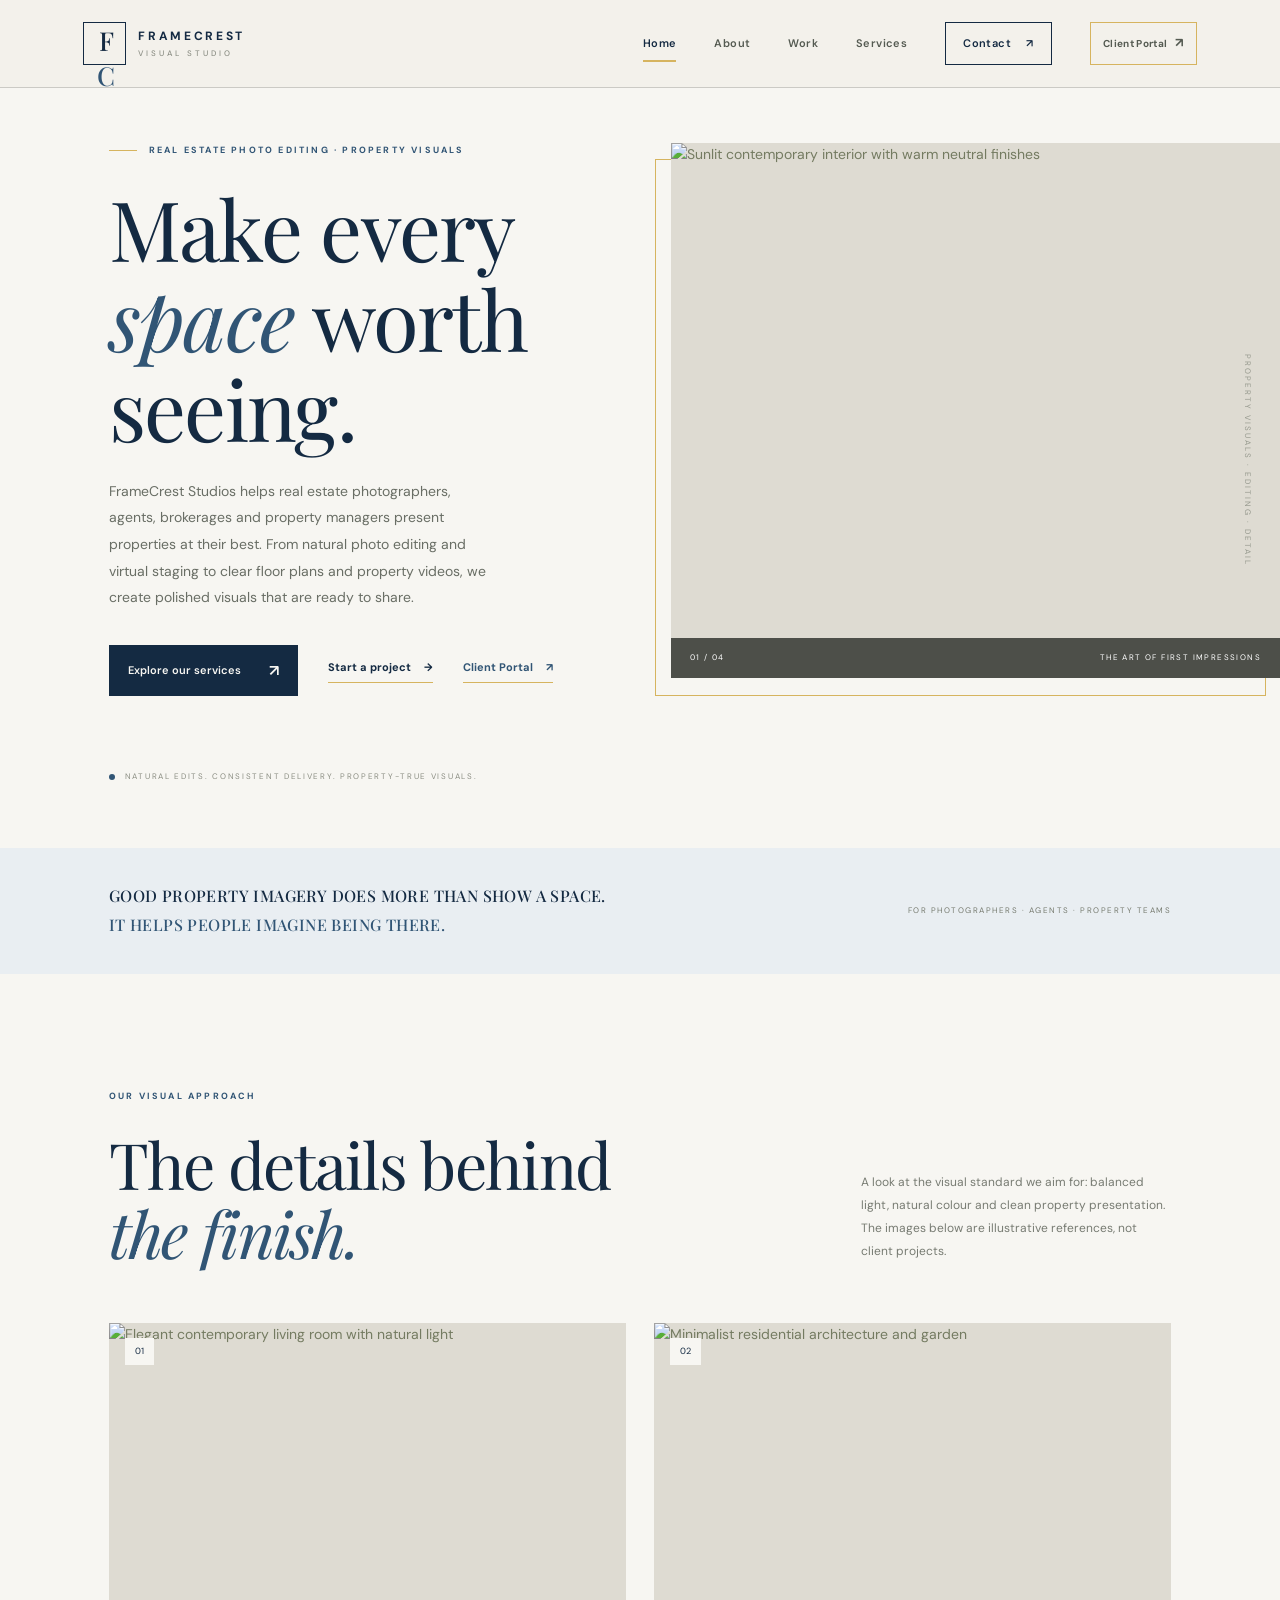
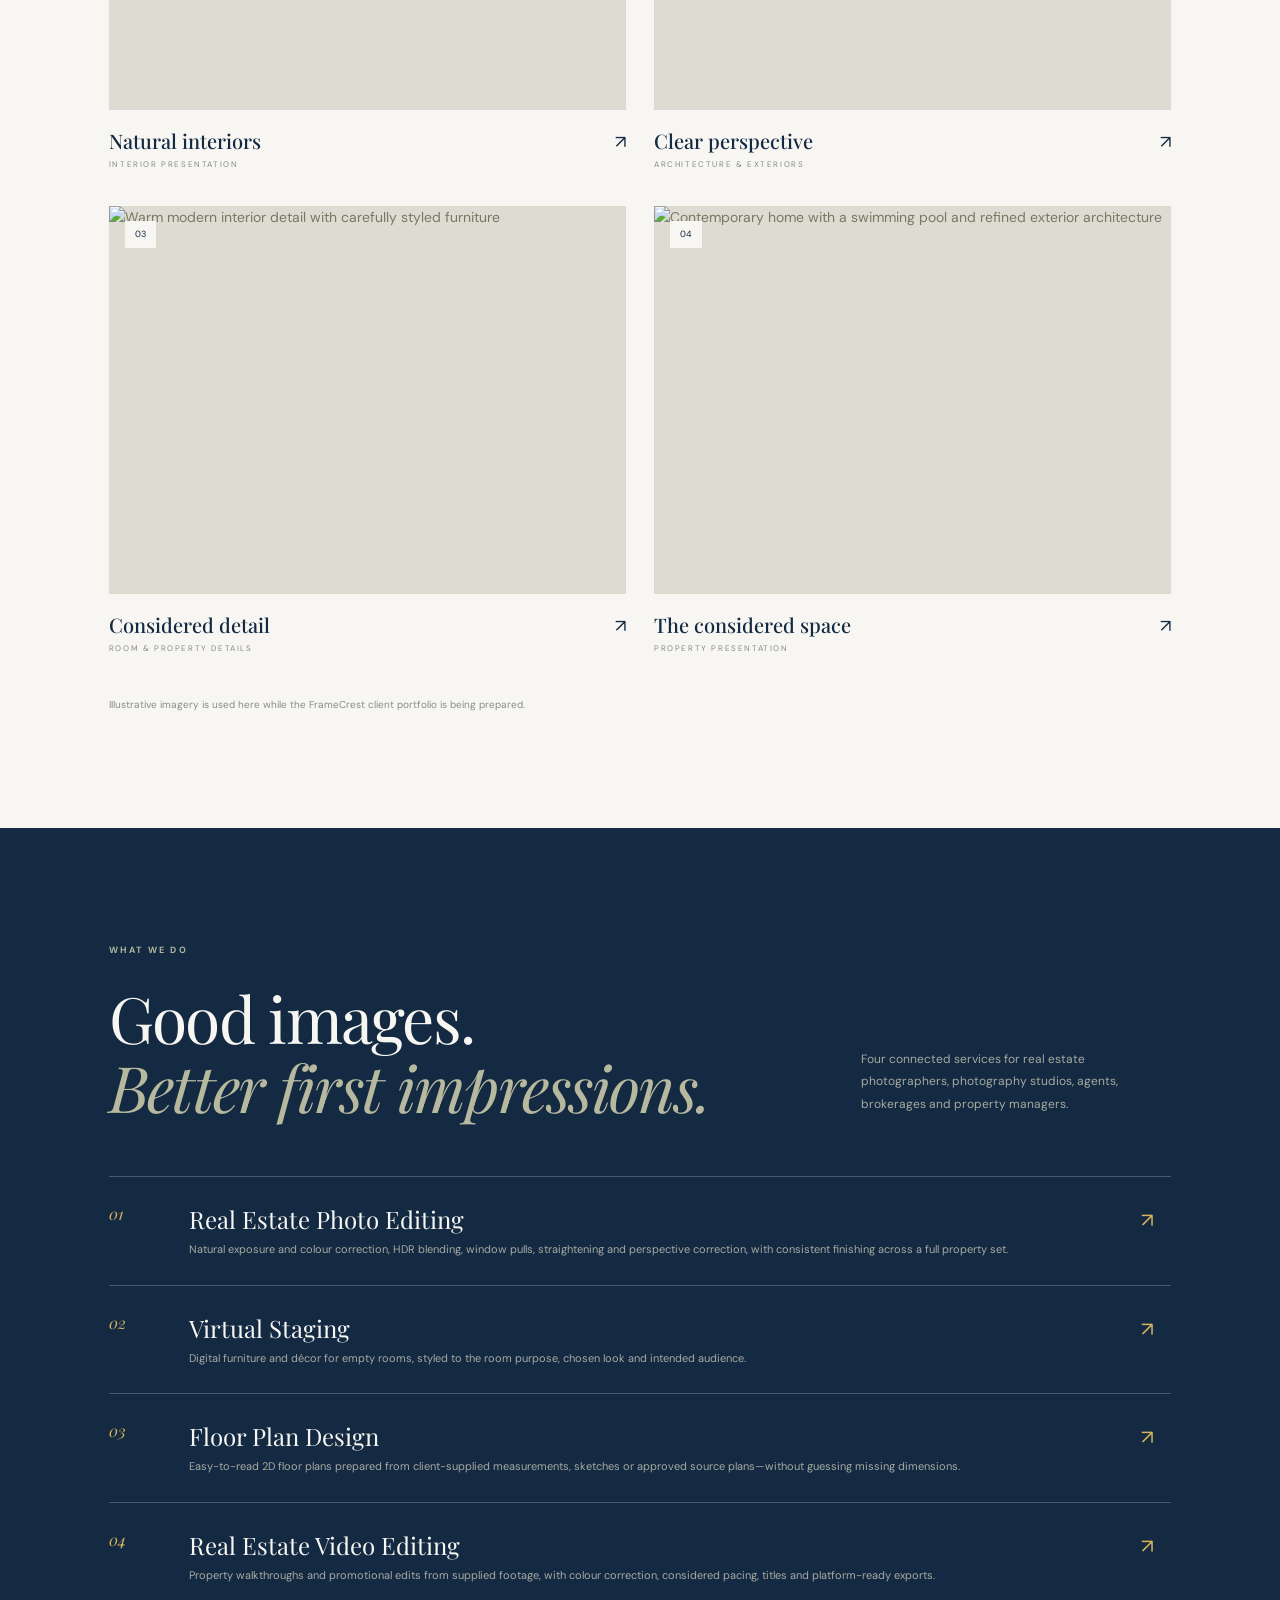
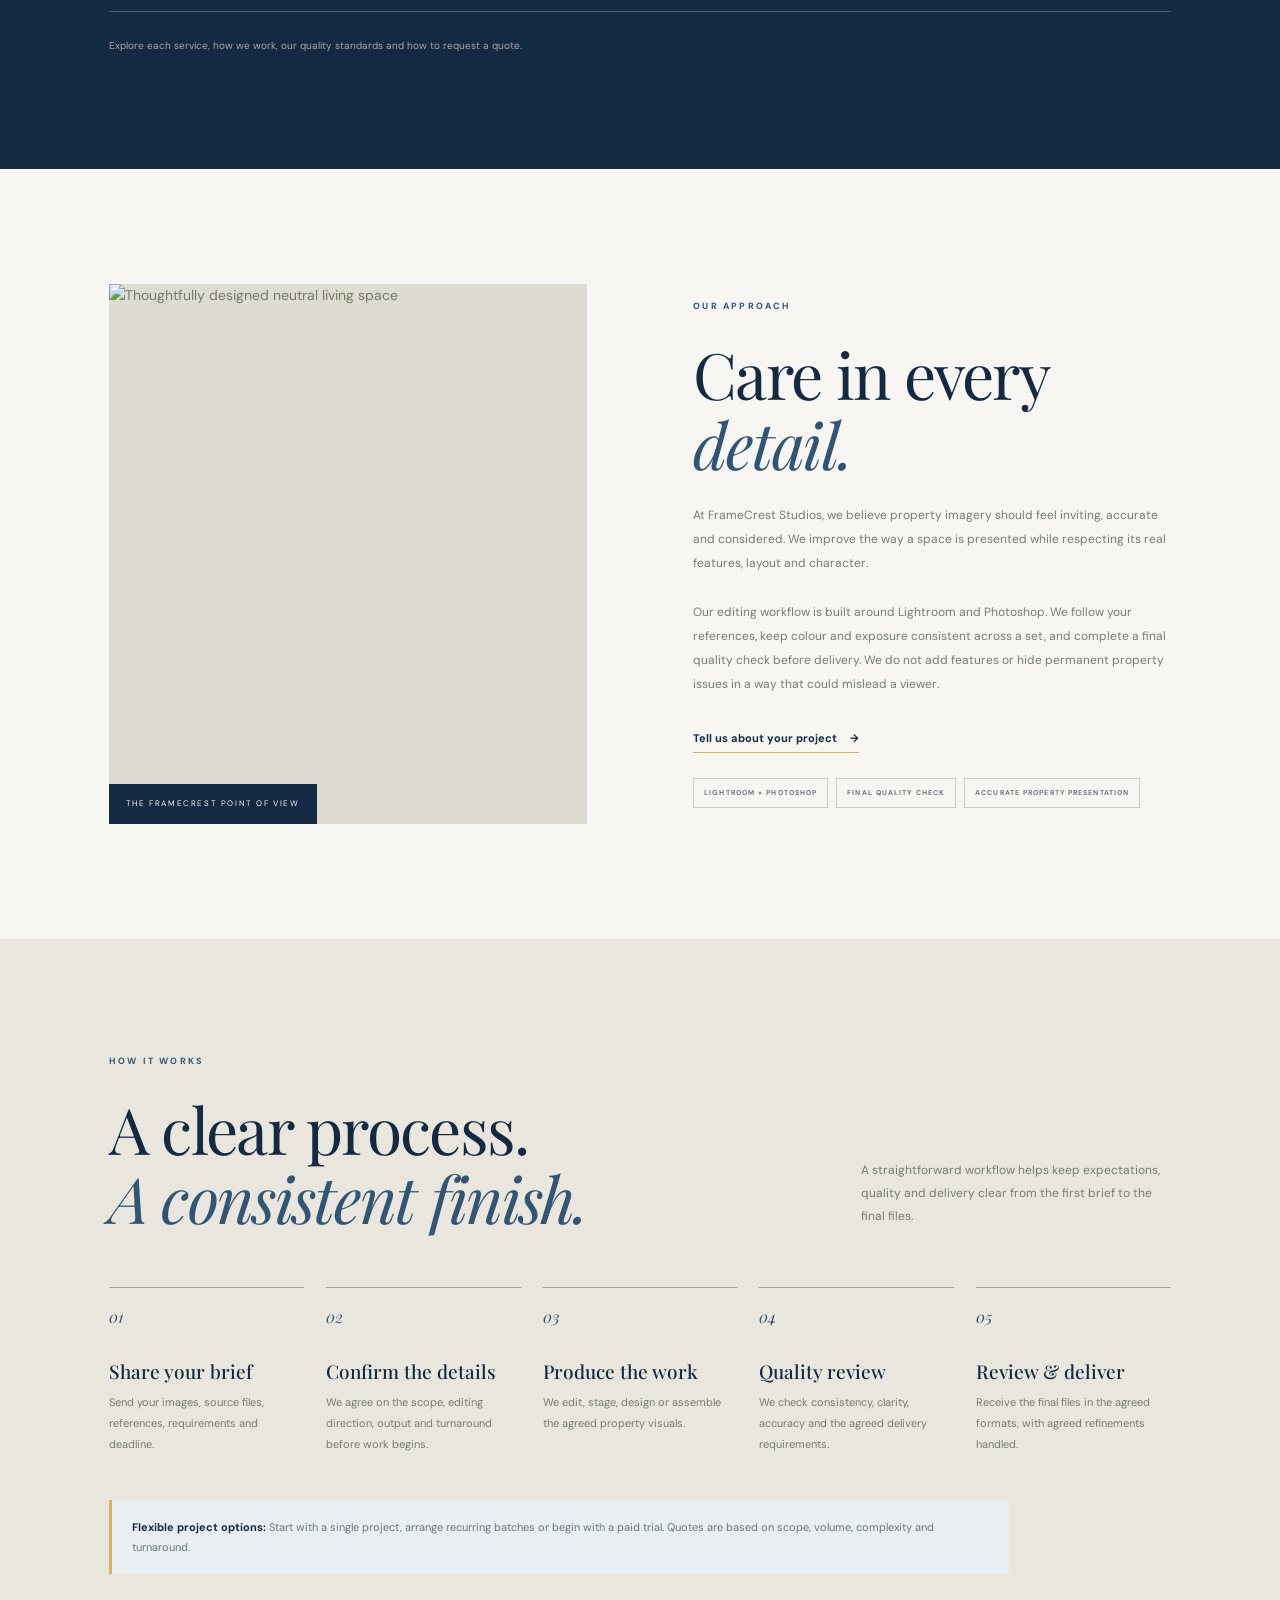
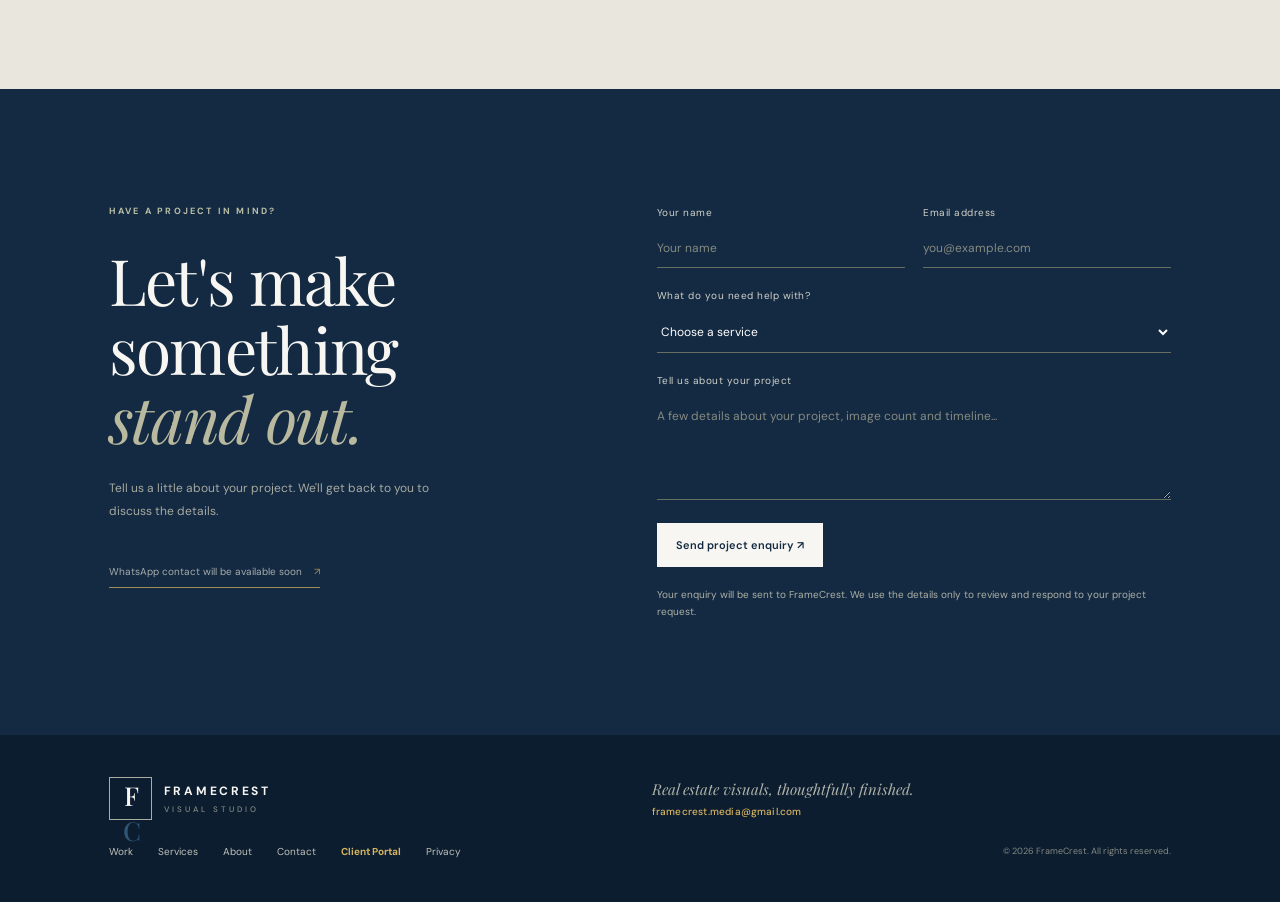
==== index.html @ 223fbc7d "Refresh selected property imagery" ====
<!doctype html>
<html lang="en">
<head>
  <meta charset="utf-8">
  <meta name="viewport" content="width=device-width, initial-scale=1">
  <meta name="theme-color" content="#151715">
  <meta name="description" content="FrameCrest Studios provides real estate photo editing, virtual staging, floor plan design and video editing for photographers, agents, brokerages and property managers.">
  <meta property="og:title" content="FrameCrest Studios — Real estate visuals, thoughtfully finished">
  <meta property="og:description" content="Real estate photo editing, virtual staging, floor plan design and video editing for property professionals.">
  <meta property="og:type" content="website">
  <title>FrameCrest Studios — Real Estate Photo Editing & Visuals</title>
  <link rel="preconnect" href="https://fonts.googleapis.com">
  <link rel="preconnect" href="https://fonts.gstatic.com" crossorigin>
  <link href="https://fonts.googleapis.com/css2?family=DM+Sans:wght@400;500;600;700&family=Playfair+Display:wght@400;500;600&display=swap" rel="stylesheet">
  <link rel="canonical" href="https://framecrest.media/">
  <link rel="stylesheet" href="styles.css">
  <link rel="icon" href="assets/favicon.svg" type="image/svg+xml">
</head>
<body class="home-page">
  <a class="skip-link" href="#home">Skip to content</a>
  <header class="site-header">
    <a class="wordmark" href="#home" aria-label="FrameCrest home">
      <span class="brand-mark">F<span>C</span></span>
      <span class="brand-name">FRAMECREST<small>VISUAL STUDIO</small></span>
    </a>
    <button class="menu-toggle" aria-label="Open navigation" aria-expanded="false"><span></span><span></span></button>
    <nav class="main-nav" aria-label="Main navigation">
      <a href="index.html">Home</a>
      <a class="nav-about" href="about.html">About</a>
      <a href="portfolio.html">Work</a>
      <a href="services.html">Services</a>
      <a class="nav-contact" href="contact.html">Contact <span>↗</span></a>
      <a class="nav-portal" href="https://dashboard.framecrest.media/" aria-label="Open the secure FrameCrest Client Portal">Client Portal <span>↗</span></a>
    </nav>
  </header>

  <main id="home">
    <section class="hero">
      <div class="hero-copy">
        <p class="eyebrow"><span class="eyebrow-line"></span> REAL ESTATE PHOTO EDITING · PROPERTY VISUALS</p>
        <h1>Make every<br><em>space</em> worth seeing.</h1>
        <p class="hero-intro">FrameCrest Studios helps real estate photographers, agents, brokerages and property managers present properties at their best. From natural photo editing and virtual staging to clear floor plans and property videos, we create polished visuals that are ready to share.</p>
        <div class="hero-actions">
          <a class="button button-dark" href="services.html">Explore our services <span>↗</span></a>
          <a class="text-link" href="contact.html">Start a project <span>→</span></a>
          <a class="text-link hero-client-link" href="https://dashboard.framecrest.media/">Client Portal <span>↗</span></a>
        </div>
        <div class="hero-note"><span class="note-dot"></span> NATURAL EDITS. CONSISTENT DELIVERY. PROPERTY-TRUE VISUALS.</div>
      </div>
      <div class="hero-visual">
        <img src="https://images.unsplash.com/photo-1600210492486-724fe5c67fb0?auto=format&fit=crop&w=1800&q=88" alt="Sunlit contemporary interior with warm neutral finishes" fetchpriority="high" decoding="async">
        <div class="image-label"><span>01 / 04</span><span>THE ART OF FIRST IMPRESSIONS</span></div>
      </div>
      <div class="hero-side-note">PROPERTY VISUALS · EDITING · DETAIL</div>
    </section>

    <section class="intro-strip">
      <p>GOOD PROPERTY IMAGERY DOES MORE THAN SHOW A SPACE.<br><em>IT HELPS PEOPLE IMAGINE BEING THERE.</em></p>
      <span>FOR PHOTOGRAPHERS · AGENTS · PROPERTY TEAMS</span>
    </section>

    <section class="work-section section-pad" id="work">
      <div class="section-heading">
        <div><p class="eyebrow">OUR VISUAL APPROACH</p><h2>The details behind<br><em>the finish.</em></h2></div>
        <p class="section-description">A look at the visual standard we aim for: balanced light, natural colour and clean property presentation. The images below are illustrative references, not client projects.</p>
      </div>
      <div class="work-grid">
        <article class="work-card">
          <a class="work-image-open" href="https://images.unsplash.com/photo-1600607687939-ce8a6c25118c?auto=format&fit=crop&w=2000&q=92" data-lightbox-title="Natural interiors — Interior presentation" aria-label="Open larger view of natural interior imagery">
            <img src="https://images.unsplash.com/photo-1600607687939-ce8a6c25118c?auto=format&fit=crop&w=1000&q=85" alt="Elegant contemporary living room with natural light" loading="lazy" decoding="async">
            <span class="work-index">01</span>
            <span class="work-zoom" aria-hidden="true">VIEW IMAGE ↗</span>
          </a>
          <div class="work-caption"><div><h3>Natural interiors</h3><p>INTERIOR PRESENTATION</p></div><span>↗</span></div>
        </article>
        <article class="work-card">
          <a class="work-image-open" href="https://images.unsplash.com/photo-1600607687920-4e2a09cf159d?auto=format&fit=crop&w=2000&q=92" data-lightbox-title="Clear perspective — Architecture and exteriors" aria-label="Open larger view of residential architecture">
            <img src="https://images.unsplash.com/photo-1600607687920-4e2a09cf159d?auto=format&fit=crop&w=1000&q=85" alt="Minimalist residential architecture and garden" loading="lazy" decoding="async">
            <span class="work-index">02</span>
            <span class="work-zoom" aria-hidden="true">VIEW IMAGE ↗</span>
          </a>
          <div class="work-caption"><div><h3>Clear perspective</h3><p>ARCHITECTURE & EXTERIORS</p></div><span>↗</span></div>
        </article>
        <article class="work-card">
          <a class="work-image-open" href="https://images.unsplash.com/photo-1600566753086-00f18fb6b3ea?auto=format&fit=crop&w=2000&q=92" data-lightbox-title="Considered detail — Room and property details" aria-label="Open larger view of a styled interior">
            <img src="https://images.unsplash.com/photo-1600566753086-00f18fb6b3ea?auto=format&fit=crop&w=1000&q=85" alt="Warm modern interior detail with carefully styled furniture" loading="lazy" decoding="async">
            <span class="work-index">03</span>
            <span class="work-zoom" aria-hidden="true">VIEW IMAGE ↗</span>
          </a>
          <div class="work-caption"><div><h3>Considered detail</h3><p>ROOM & PROPERTY DETAILS</p></div><span>↗</span></div>
        </article>
        <article class="work-card">
          <a class="work-image-open" href="https://images.unsplash.com/photo-1706808849780-7a04fbac83ef?auto=format&fit=crop&w=1800&q=88" data-lightbox-title="The considered space — Property presentation" aria-label="Open larger view of a contemporary residential property">
            <img src="https://images.unsplash.com/photo-1706808849780-7a04fbac83ef?auto=format&fit=crop&w=1800&q=88" alt="Contemporary home with a swimming pool and refined exterior architecture" loading="lazy" decoding="async">
            <span class="work-index">04</span>
            <span class="work-zoom" aria-hidden="true">VIEW IMAGE ↗</span>
          </a>
          <div class="work-caption"><div><h3>The considered space</h3><p>PROPERTY PRESENTATION</p></div><span>↗</span></div>
        </article>
      </div>
      <p class="portfolio-note">Illustrative imagery is used here while the FrameCrest client portfolio is being prepared.</p>
    </section>

    <section class="services-section section-pad" id="services">
      <div class="section-heading light-heading">
        <div><p class="eyebrow">WHAT WE DO</p><h2>Good images.<br><em>Better first impressions.</em></h2></div>
        <p class="section-description">Four connected services for real estate photographers, photography studios, agents, brokerages and property managers.</p>
      </div>
      <div class="services-list">
        <article><span>01</span><div><h3><a href="services.html#photo-editing">Real Estate Photo Editing</a></h3><p>Natural exposure and colour correction, HDR blending, window pulls, straightening and perspective correction, with consistent finishing across a full property set.</p></div><b>↗</b></article>
        <article><span>02</span><div><h3><a href="services.html#virtual-staging">Virtual Staging</a></h3><p>Digital furniture and décor for empty rooms, styled to the room purpose, chosen look and intended audience.</p></div><b>↗</b></article>
        <article><span>03</span><div><h3><a href="services.html#floor-plan-design">Floor Plan Design</a></h3><p>Easy-to-read 2D floor plans prepared from client-supplied measurements, sketches or approved source plans—without guessing missing dimensions.</p></div><b>↗</b></article>
        <article><span>04</span><div><h3><a href="services.html#video-editing">Real Estate Video Editing</a></h3><p>Property walkthroughs and promotional edits from supplied footage, with colour correction, considered pacing, titles and platform-ready exports.</p></div><b>↗</b></article>
      </div>
      <p class="services-footnote">Explore each service, how we work, our quality standards and how to request a quote.</p>
    </section>

    <section class="approach-section section-pad" id="about">
      <div class="approach-image">
        <img src="https://images.unsplash.com/photo-1600607687644-c7171b42498f?auto=format&fit=crop&w=1200&q=85" alt="Thoughtfully designed neutral living space" loading="lazy" decoding="async">
        <span>THE FRAMECREST POINT OF VIEW</span>
      </div>
      <div class="approach-copy">
        <p class="eyebrow">OUR APPROACH</p>
        <h2>Care in every<br><em>detail.</em></h2>
        <p>At FrameCrest Studios, we believe property imagery should feel inviting, accurate and considered. We improve the way a space is presented while respecting its real features, layout and character.</p>
        <p>Our editing workflow is built around Lightroom and Photoshop. We follow your references, keep colour and exposure consistent across a set, and complete a final quality check before delivery. We do not add features or hide permanent property issues in a way that could mislead a viewer.</p>
        <a class="text-link" href="contact.html">Tell us about your project <span>→</span></a>
        <div class="approach-points"><span>LIGHTROOM + PHOTOSHOP</span><span>FINAL QUALITY CHECK</span><span>ACCURATE PROPERTY PRESENTATION</span></div>
      </div>
    </section>

    <section class="process-section section-pad">
      <div class="section-heading">
        <div><p class="eyebrow">HOW IT WORKS</p><h2>A clear process.<br><em>A consistent finish.</em></h2></div>
        <p class="section-description">A straightforward workflow helps keep expectations, quality and delivery clear from the first brief to the final files.</p>
      </div>
      <div class="process-grid">
        <article><span>01</span><h3>Share your brief</h3><p>Send your images, source files, references, requirements and deadline.</p></article>
        <article><span>02</span><h3>Confirm the details</h3><p>We agree on the scope, editing direction, output and turnaround before work begins.</p></article>
        <article><span>03</span><h3>Produce the work</h3><p>We edit, stage, design or assemble the agreed property visuals.</p></article>
        <article><span>04</span><h3>Quality review</h3><p>We check consistency, clarity, accuracy and the agreed delivery requirements.</p></article>
        <article><span>05</span><h3>Review & deliver</h3><p>Receive the final files in the agreed formats, with agreed refinements handled.</p></article>
      </div>
      <p class="process-note"><strong>Flexible project options:</strong> Start with a single project, arrange recurring batches or begin with a paid trial. Quotes are based on scope, volume, complexity and turnaround.</p>
    </section>

    <section class="contact-section section-pad" id="contact">
      <div class="contact-intro">
        <p class="eyebrow">HAVE A PROJECT IN MIND?</p>
        <h2>Let's make<br>something <em>stand out.</em></h2>
        <p>Tell us a little about your project. We'll get back to you to discuss the details.</p>
        <a class="contact-whatsapp" data-whatsapp href="contact.html#contact-form" target="_blank" rel="noopener">Prefer WhatsApp? Start a conversation <span>↗</span></a>
      </div>
      <form class="contact-form" id="contact-form">
        <div class="form-row">
          <label>Your name<input name="name" autocomplete="name" required placeholder="Your name"></label>
          <label>Email address<input name="email" type="email" autocomplete="email" required placeholder="you@example.com"></label>
        </div>
        <label>What do you need help with?
          <select name="service" required>
            <option value="">Choose a service</option>
            <option>Real Estate Photo Editing</option>
            <option>Virtual Staging</option>
            <option>Floor Plan Design</option>
            <option>Real Estate Video Editing</option>
            <option>Multiple services / ongoing support</option>
            <option>Something else</option>
          </select>
        </label>
        <label>Tell us about your project<textarea name="message" rows="5" required placeholder="A few details about your project, image count and timeline..."></textarea></label>
        <button class="button button-light" type="submit" disabled>Send enquiry <span>↗</span></button>
        <p class="form-status" id="form-status" role="status" aria-live="polite">The enquiry form will be activated when the form service is connected.</p>
      </form>
    </section>
  </main>

  <dialog class="work-lightbox" id="work-lightbox" aria-label="Selected work image preview">
    <button class="work-lightbox-close" type="button" aria-label="Close image preview">×</button>
    <figure>
      <img id="work-lightbox-image" src="" alt="">
      <figcaption id="work-lightbox-caption"></figcaption>
    </figure>
  </dialog>

  <footer class="site-footer">
    <a class="wordmark footer-wordmark" href="#home"><span class="brand-mark">F<span>C</span></span><span class="brand-name">FRAMECREST<small>VISUAL STUDIO</small></span></a>
    <p>Real estate visuals, thoughtfully finished.<br><a class="footer-email" href="mailto:framecrest.media@gmail.com">framecrest.media@gmail.com</a></p>
    <div class="footer-links"><a href="portfolio.html">Work</a><a href="services.html">Services</a><a href="about.html">About</a><a href="contact.html">Contact</a><a class="footer-portal-link" href="https://dashboard.framecrest.media/">Client Portal</a><a href="privacy.html">Privacy</a><a data-instagram href="https://www.instagram.com/" target="_blank" rel="noopener">Instagram ↗</a></div>
    <small>© <span id="year"></span> FrameCrest. All rights reserved.</small>
  </footer>
  <a class="floating-whatsapp" data-whatsapp href="contact.html#contact-form" target="_blank" rel="noopener" aria-label="Chat with FrameCrest on WhatsApp">WA</a>
  <script src="config.js"></script>
  <script src="script.js"></script>
</body>
</html>
---- styles.css ----
:root{--ink:#142a42;--paper:#f7f6f2;--cream:#e9eef2;--olive:#315575;--gold:#d6b45f;--muted:#8e9187;--line:rgba(25,28,25,.18);--serif:"Playfair Display",Georgia,serif;--sans:"DM Sans",Arial,sans-serif}*{box-sizing:border-box}html{scroll-behavior:smooth;scroll-padding-top:90px}body{margin:0;background:var(--paper);color:var(--ink);font-family:var(--sans);font-size:14px;line-height:1.7}a{color:inherit;text-decoration:none}img{display:block;width:100%;height:100%;object-fit:cover}.site-header{height:88px;padding:0 6.5%;display:flex;align-items:center;justify-content:space-between;border-bottom:1px solid var(--line);position:sticky;top:0;background:rgba(243,241,235,.96);backdrop-filter:blur(12px);z-index:20}.wordmark{display:flex;align-items:center;gap:12px}.brand-mark{font:500 26px var(--serif);letter-spacing:-3px;border:1px solid var(--ink);width:43px;height:43px;display:grid;place-items:center}.brand-mark span{color:var(--olive)}.brand-name{font-size:12px;font-weight:700;letter-spacing:2.7px;line-height:1.3}.brand-name small{display:block;font-size:8px;font-weight:500;letter-spacing:3px;color:var(--muted);margin-top:4px}.main-nav{display:flex;align-items:center;gap:38px;font-size:11px;font-weight:600;letter-spacing:.4px}.main-nav a:not(.nav-contact){color:#555b52}.main-nav a:hover,.text-link:hover{color:var(--olive)}.nav-contact{border:1px solid var(--ink);padding:11px 17px}.nav-contact span{margin-left:12px}.menu-toggle{display:none}.hero{min-height:650px;display:grid;grid-template-columns:48% 52%;position:relative;padding:55px 0 65px 8.5%;overflow:hidden}.hero-copy{align-self:center;padding:0 7% 0 0;position:relative;z-index:2}.eyebrow{font-size:9px;letter-spacing:2.2px;font-weight:700;color:var(--olive);display:flex;align-items:center;gap:12px;margin:0 0 25px}.eyebrow-line{height:1px;width:28px;background:var(--gold)}h1,h2,h3,p{margin-top:0}h1,h2{font-family:var(--serif);font-weight:400;letter-spacing:-1.7px;line-height:1.08}h1{font-size:clamp(58px,6.5vw,94px);margin:0 0 25px}h1 em,h2 em{font-weight:400;color:var(--olive)}.hero-intro{max-width:390px;color:#696e65;font-size:14px;line-height:1.9}.hero-actions{display:flex;align-items:center;gap:30px;margin-top:34px}.button{border:0;display:inline-flex;align-items:center;justify-content:space-between;gap:28px;padding:15px 19px;font:600 11px var(--sans);cursor:pointer;transition:transform .2s,background .2s}.button:hover{transform:translateY(-2px)}.button-dark{background:var(--ink);color:var(--paper)}.button-dark:hover{background:var(--olive)}.button span{font-size:16px}.text-link{font-size:11px;font-weight:700;border-bottom:1px solid var(--gold);padding-bottom:5px}.text-link span{padding-left:10px}.hero-note{margin-top:74px;font-size:8px;letter-spacing:1.7px;color:#8b8e83;display:flex;align-items:center;gap:10px}.note-dot{width:6px;height:6px;border-radius:50%;background:var(--olive)}.hero-visual{height:535px;position:relative}.hero-visual:before{content:"";position:absolute;left:-16px;top:16px;width:100%;height:100%;border:1px solid var(--gold);z-index:-1}.hero-visual img{object-position:center}.image-label{position:absolute;bottom:0;left:0;right:0;background:rgba(22,25,22,.72);color:white;padding:13px 19px;display:flex;justify-content:space-between;font-size:8px;letter-spacing:1.4px}.hero-side-note{position:absolute;right:2%;top:35%;writing-mode:vertical-rl;font-size:8px;letter-spacing:2px;color:#96998e}.intro-strip{background:var(--cream);padding:34px 8.5%;display:flex;align-items:center;justify-content:space-between}.intro-strip p{font:500 16px/1.8 var(--serif);letter-spacing:.4px;margin:0}.intro-strip em{font-style:normal;color:var(--olive)}.intro-strip>span{font-size:8px;letter-spacing:1.5px;color:#777b70}.section-pad{padding:115px 8.5%}.section-heading{display:flex;justify-content:space-between;align-items:end;gap:40px;margin-bottom:55px}.section-heading h2,.approach-copy h2,.contact-intro h2{font-size:clamp(45px,5vw,66px);margin:0}.section-description{max-width:310px;color:#777b72;font-size:12px;line-height:1.9;margin:0 0 5px}.work-grid{display:grid;grid-template-columns:1.2fr .8fr;gap:48px 26px;align-items:start}.work-card:nth-child(2){margin-top:100px}.work-card:nth-child(3){width:78%;margin-top:-35px}.work-card>a{display:block;height:390px;position:relative;overflow:hidden;background:var(--cream)}.work-large>a{height:510px}.work-card img{transition:transform .7s}.work-card:hover img{transform:scale(1.035)}.work-index{position:absolute;top:15px;left:16px;background:var(--paper);padding:6px 10px;font-size:9px}.work-caption{display:flex;justify-content:space-between;align-items:start;padding-top:17px}.work-caption h3{font:500 20px var(--serif);margin:0 0 4px}.work-caption p{font-size:8px;letter-spacing:1.6px;color:#878b81;margin:0}.work-caption>span{font-size:18px}.portfolio-note{font-size:10px;color:#898d83;margin:40px 0 0}.services-section{background:var(--ink);color:var(--paper)}.light-heading .eyebrow{color:#b1b69e}.light-heading h2 em{color:#b7b99f}.light-heading .section-description{color:#a6aaa0}.services-list{border-top:1px solid rgba(255,255,255,.22)}.services-list article{display:grid;grid-template-columns:65px 1fr 30px;gap:15px;padding:26px 0;border-bottom:1px solid rgba(255,255,255,.22);align-items:start}.services-list article>span{font:italic 16px var(--serif);color:var(--gold)}.services-list h3{font:400 24px var(--serif);margin:0 0 5px}.services-list p{color:#a7aaa2;font-size:11px;margin:0}.services-list b{font-weight:400;font-size:20px;color:var(--gold)}.services-footnote{color:#a7aaa2;font-size:10px;margin:25px 0 0}.approach-section{display:grid;grid-template-columns:1fr 1fr;gap:10%;align-items:center}.approach-image{height:540px;position:relative}.approach-image span{position:absolute;bottom:0;left:0;background:var(--ink);color:var(--paper);padding:13px 17px;font-size:8px;letter-spacing:1.6px}.approach-copy .eyebrow{margin-bottom:25px}.approach-copy>p:not(.eyebrow){font-size:12px;line-height:2;color:#777b72;margin:25px 0}.approach-copy .text-link{display:inline-block;margin-top:8px}.process-section{background:#e9e6dd}.process-grid{display:grid;grid-template-columns:repeat(4,1fr);gap:30px;margin-top:55px}.process-grid article{border-top:1px solid #a4a391;padding-top:18px}.process-grid article>span{font:italic 16px var(--serif);color:var(--olive)}.process-grid h3{font:500 19px var(--serif);margin:27px 0 8px}.process-grid p{font-size:11px;color:#777b72;line-height:1.9}.contact-section{background:#142a42;color:var(--paper);display:grid;grid-template-columns:.9fr 1.1fr;gap:12%;}.contact-intro .eyebrow{color:#b9bea5}.contact-intro h2{font-size:clamp(48px,5vw,68px)}.contact-intro h2 em{color:#b8b99f}.contact-intro>p:not(.eyebrow){color:#a7aaa1;max-width:330px;font-size:12px;line-height:1.9;margin:25px 0}.contact-whatsapp{display:inline-block;border-bottom:1px solid var(--gold);padding-bottom:7px;font-size:10px;color:#deded3;margin-top:15px}.contact-whatsapp span{padding-left:12px;color:var(--gold)}.contact-form{display:flex;flex-direction:column;gap:19px}.form-row{display:grid;grid-template-columns:1fr 1fr;gap:18px}.contact-form label{display:flex;flex-direction:column;gap:8px;color:#d1d2c9;font-size:10px;letter-spacing:.5px}.contact-form input,.contact-form select,.contact-form textarea{width:100%;background:transparent;color:white;border:0;border-bottom:1px solid #686d62;padding:11px 0;font:12px var(--sans);outline:none;border-radius:0}.contact-form select option{color:var(--ink)}.contact-form input:focus,.contact-form select:focus,.contact-form textarea:focus{border-color:var(--gold)}.contact-form textarea{resize:vertical}.contact-form input::placeholder,.contact-form textarea::placeholder{color:#858a80}.button-light{background:var(--paper);color:var(--ink);align-self:start;min-width:160px;margin-top:4px}.button-light:hover{background:#d3d0c4}.form-status{font-size:10px;color:#aeb1a6;margin:0;min-height:20px}.site-footer{background:#0c1d30;color:var(--paper);padding:42px 8.5%;display:grid;grid-template-columns:1fr 1fr;gap:23px;align-items:center}.footer-wordmark .brand-mark{border-color:#aaaD9f}.footer-wordmark .brand-name small{color:#858a80}.site-footer>p{font:italic 15px var(--serif);color:#aeb1a6;margin:0}.footer-links{display:flex;gap:25px;font-size:10px;color:#c0c2b9}.footer-links a:hover{color:var(--gold)}.site-footer>small{justify-self:end;font-size:9px;color:#858a80}.floating-whatsapp{position:fixed;right:22px;bottom:22px;z-index:15;width:48px;height:48px;border-radius:50%;background:#66765b;color:white;display:grid;place-items:center;font-size:11px;font-weight:700;box-shadow:0 5px 22px #0002;transition:transform .2s}.floating-whatsapp:hover{transform:translateY(-3px)}@media(max-width:900px){.site-header{padding:0 5%;height:75px}.main-nav{gap:20px}.hero{padding-left:6%;grid-template-columns:48% 52%;min-height:570px}.hero-visual{height:460px}.hero-note{margin-top:45px}.section-pad{padding:85px 6%}.approach-section{gap:7%}.approach-image{height:460px}.contact-section{gap:7%}}@media(max-width:650px){html{scroll-padding-top:72px}.site-header{height:72px}.brand-mark{width:38px;height:38px;font-size:23px}.menu-toggle{display:flex;border:0;background:none;flex-direction:column;gap:6px;padding:10px}.menu-toggle span{width:23px;height:1px;background:var(--ink)}.main-nav{display:none;position:absolute;top:71px;left:0;right:0;background:var(--paper);padding:22px 6%;border-bottom:1px solid var(--line);flex-direction:column;align-items:stretch;gap:17px}.main-nav.open{display:flex}.nav-contact{display:flex;justify-content:space-between}.hero{display:flex;flex-direction:column;padding:55px 6% 50px;gap:38px}.hero-copy{padding:0}.hero h1{font-size:66px}.hero-note{margin-top:45px}.hero-visual{height:370px;margin:0 8px 0 0}.hero-side-note{display:none}.intro-strip{padding:27px 6%;display:block}.intro-strip p{font-size:14px}.intro-strip>span{display:block;margin-top:13px}.section-pad{padding:75px 6%}.section-heading{display:block;margin-bottom:37px}.section-heading h2,.approach-copy h2,.contact-intro h2{font-size:51px}.section-description{margin-top:22px}.work-grid{grid-template-columns:1fr;gap:36px}.work-large>a,.work-card>a{height:390px}.work-card:nth-child(2){margin-top:0}.work-card:nth-child(3){width:100%;margin-top:0}.services-list article{grid-template-columns:35px 1fr 20px;gap:10px}.services-list h3{font-size:21px}.approach-section{grid-template-columns:1fr;gap:45px}.approach-image{height:390px}.approach-copy>p:not(.eyebrow){margin:19px 0}.process-grid{grid-template-columns:1fr 1fr;gap:30px 20px;margin-top:36px}.process-grid h3{margin-top:17px}.contact-section{grid-template-columns:1fr;gap:45px}.form-row{grid-template-columns:1fr;gap:19px}.site-footer{padding:35px 6%;grid-template-columns:1fr;gap:17px}.site-footer>small{justify-self:start}.footer-links{flex-wrap:wrap;gap:18px}.floating-whatsapp{right:15px;bottom:15px}}@media(prefers-reduced-motion:reduce){html{scroll-behavior:auto}*,*:before,*:after{transition:none!important}}
/* Dedicated inner pages */
.page-hero{padding:100px 8.5% 85px;background:var(--cream)}
.page-hero .eyebrow{margin-bottom:25px}
.page-hero h1{font-size:clamp(56px,6.5vw,82px);margin:0 0 22px}
.page-hero>p:not(.eyebrow){max-width:520px;font-size:13px;line-height:1.95;color:#72776d;margin:0}
.portfolio-page-grid{row-gap:50px}
.portfolio-page-grid .work-card:nth-child(2){margin-top:75px}
.portfolio-page-grid .work-card:nth-child(3){width:100%;margin-top:0}
.portfolio-page-grid .work-card:nth-child(4){margin-top:35px}
.portfolio-page-grid .work-card:nth-child(5){width:88%;margin-top:-20px}
.page-services{padding:75px 8.5% 95px}
.page-services .services-list{border-top:1px solid rgba(255,255,255,.22)}
.page-contact{padding:75px 8.5% 105px}
.about-page{padding-top:90px;padding-bottom:100px}
.page-cta{padding:75px 8.5%;display:flex;align-items:center;justify-content:space-between;gap:35px;background:#e9e6dd}
.page-cta .eyebrow{margin-bottom:16px}
.page-cta h2{font:400 clamp(38px,4.5vw,58px)/1.1 var(--serif);letter-spacing:-1px;margin:0}
.page-cta h2 em{color:var(--olive)}
@media(max-width:900px){.page-hero{padding:80px 6% 70px}.page-services,.page-contact{padding-left:6%;padding-right:6%}.portfolio-page-grid .work-card:nth-child(2){margin-top:55px}}
@media(max-width:650px){.page-hero{padding:65px 6% 58px}.page-hero h1{font-size:58px}.page-services{padding-top:55px;padding-bottom:70px}.page-contact{padding:55px 6% 75px}.portfolio-page-grid .work-card:nth-child(n){width:100%;margin-top:0}.page-cta{padding:55px 6%;display:block}.page-cta .button{margin-top:25px}.about-page{padding-top:60px;padding-bottom:70px}}

/* --- Refinements: accessibility, navigation and interaction --- */
[hidden]{display:none!important}
::selection{background:#d7d0bd;color:var(--ink)}
:focus-visible{outline:2px solid var(--olive);outline-offset:4px}
.skip-link{position:fixed;top:10px;left:10px;z-index:1000;background:var(--ink);color:var(--paper);padding:12px 16px;font-size:12px;transform:translateY(-160%);transition:transform .2s}
.skip-link:focus{transform:translateY(0)}
.main-nav a[aria-current="page"]{color:var(--ink);position:relative}
.main-nav a[aria-current="page"]:not(.nav-contact):after{content:"";height:2px;background:var(--gold);position:absolute;left:0;right:0;bottom:-9px}
.main-nav .nav-contact[aria-current="page"]{background:var(--ink);color:var(--paper)}
.work-card>a:focus-visible,.wordmark:focus-visible,.footer-links a:focus-visible{outline-offset:5px}
.services-list article{transition:padding-left .25s ease,border-color .25s ease}
.services-list article:hover{padding-left:9px;border-color:var(--gold)}
.contact-form button:disabled{cursor:not-allowed;opacity:.62;transform:none;background:#c9c6bb;color:#41443d}
.contact-form button[aria-busy="true"]{opacity:.75;cursor:progress}
.contact-whatsapp[aria-disabled="true"]{opacity:.72;cursor:default}
.form-trap{position:absolute!important;width:1px!important;height:1px!important;padding:0!important;margin:-1px!important;overflow:hidden!important;clip:rect(0,0,0,0)!important;white-space:nowrap!important;border:0!important}
.form-status{line-height:1.7}
.will-reveal{opacity:0;transform:translateY(18px);transition:opacity .65s ease,transform .65s ease}
.will-reveal.is-visible{opacity:1;transform:translateY(0)}
.hero-visual img,.approach-image img,.work-card img{background:#dedbd2}
img{color:#747b61}
@media(max-width:650px){
  .main-nav a[aria-current="page"]:not(.nav-contact):after{bottom:-4px;right:auto;width:28px}
  .main-nav .nav-contact[aria-current="page"]{color:var(--paper)}
  .hero h1{letter-spacing:-2.2px}
  .hero-intro{font-size:13px}
  .work-card>a{height:clamp(285px,90vw,390px)}
  .contact-form{gap:22px}
  .contact-form label{font-size:11px}
  .site-footer .brand-name{letter-spacing:2.1px}
}
@media(prefers-reduced-motion:reduce){
  .will-reveal{opacity:1;transform:none;transition:none}
  .services-list article{transition:none}
}

.not-found{min-height:62vh;padding:110px 8.5%;display:flex;flex-direction:column;align-items:flex-start;justify-content:center}
.not-found h1{font-size:clamp(58px,7vw,90px);margin:0 0 22px}
.not-found>p:not(.eyebrow){max-width:430px;color:#72776d;font-size:13px;line-height:1.9;margin:0 0 30px}
@media(max-width:650px){.not-found{min-height:65vh;padding:75px 6%}.not-found h1{font-size:60px}}

/* =========================================================
   FRAMECREST SERVICES PAGE — navy, ivory and warm gold system
   ========================================================= */
.services-page{
  --ink:#142a42;
  --paper:#f7f6f2;
  --cream:#e9eef2;
  --olive:#315575;
  --gold:#d6b45f;
  --muted:#7e8995;
  --line:rgba(20,42,66,.16);
  background:var(--paper);
}
.services-page .site-header{background:rgba(247,246,242,.97);border-color:rgba(20,42,66,.13)}
.services-page .brand-mark{border-color:var(--ink)}
.services-page .brand-mark span{color:var(--gold)}
.services-page .brand-name small{color:#718094}
.services-page .main-nav a[aria-current="page"]{color:var(--ink)}
.services-page .main-nav .nav-contact[aria-current="page"]{background:var(--ink);color:white}
.services-page .site-footer{background:#0c1d30;color:#f7f6f2}
.services-page .footer-wordmark .brand-mark{border-color:#e5e1d6}
.services-page .footer-wordmark .brand-mark span{color:var(--gold)}
.services-page .footer-links a:hover{color:var(--gold)}
.services-page .floating-whatsapp{background:#315575}

/* Services hero */
.services-hero{min-height:620px;background:#142a42;color:#f7f6f2;display:grid;grid-template-columns:1.03fr .97fr;overflow:hidden}
.services-hero-copy{padding:80px 7.5% 46px 12%;display:flex;flex-direction:column;align-items:flex-start;justify-content:center}
.services-kicker{display:flex;align-items:center;gap:12px;color:#e0c477;font-size:9px;font-weight:700;letter-spacing:2.1px;margin:0 0 25px}
.services-kicker span{width:32px;height:1px;background:#d6b45f}
.services-hero h1{font:500 clamp(48px,5vw,70px)/1.08 var(--sans);letter-spacing:-2.7px;margin:0 0 22px;color:#f7f6f2}
.services-hero h1 em{font:italic 400 .98em var(--serif);color:#e0c477;letter-spacing:-1.7px}
.services-hero-lead{font:400 19px/1.5 var(--serif);color:#e6e5df;max-width:440px;margin:0 0 14px}
.services-hero-body{font-size:12px;line-height:2;color:#c0c9d1;max-width:490px;margin:0}
.services-hero-actions{display:flex;align-items:center;gap:27px;flex-wrap:wrap;margin-top:32px}
.button-gold{background:#d6b45f;color:#142a42;font-weight:700}
.button-gold:hover{background:#e8ca7e;color:#142a42}
.services-quiet-link{font-size:10px;color:#f1eee6;border-bottom:1px solid rgba(214,180,95,.65);padding-bottom:6px}
.services-quiet-link span{padding-left:10px;color:#e0c477}
.services-hero-index{margin-top:57px;padding-top:17px;border-top:1px solid rgba(255,255,255,.2);width:100%;max-width:450px;display:flex;justify-content:space-between;gap:10px;font-size:8px;letter-spacing:1.7px;color:#abb7c2}
.services-hero-index b{color:#e0c477}
.services-hero-visual{position:relative;min-height:620px;background:#1d3b59}
.services-hero-visual:before{content:"";position:absolute;inset:0;background:linear-gradient(90deg,rgba(20,42,66,.32),transparent 45%),linear-gradient(0deg,rgba(9,24,40,.65),transparent 45%);z-index:1;pointer-events:none}
.services-hero-visual>img{position:absolute;inset:0;object-fit:cover;object-position:center;width:100%;height:100%}
.services-hero-visual>p{position:absolute;z-index:2;bottom:23px;left:27px;margin:0;color:#fff;font-size:8px;letter-spacing:2px}
.services-hero-stamp{position:absolute;z-index:2;top:26px;right:26px;border:1px solid rgba(255,255,255,.65);width:82px;height:82px;border-radius:50%;display:flex;flex-direction:column;align-items:center;justify-content:center;color:#fff;background:rgba(20,42,66,.2);backdrop-filter:blur(4px)}
.services-hero-stamp span{font-size:6px;letter-spacing:1.5px}
.services-hero-stamp b{font:500 27px var(--serif);color:#e0c477;line-height:1.2}

/* Intro and audiences */
.services-page .section-pad{padding:95px 8.5%}
.services-promise{display:grid;grid-template-columns:.92fr 1.08fr;gap:9%;align-items:center;background:#f7f6f2}
.services-promise .promise-heading h2,.catalogue-heading h2,.process-heading h2,.why-content h2,.standards-intro h2,.pricing-heading h2,.faq-heading h2{font:400 clamp(40px,4.5vw,58px)/1.12 var(--serif);letter-spacing:-1.3px;margin:0}
.services-promise h2 em,.catalogue-heading h2 em,.process-heading h2 em,.why-content h2 em,.standards-intro h2 em,.pricing-heading h2 em,.faq-heading h2 em{color:#315575;font-style:italic}
.promise-copy p{font-size:12px;line-height:2;color:#626e7a;margin:0 0 17px}
.promise-copy .text-link{display:inline-block;margin-top:7px;color:#142a42}
.service-audience{background:#e9eef2;padding-top:66px!important;padding-bottom:75px!important}
.audience-topline{display:flex;align-items:center;justify-content:space-between;gap:15px;margin-bottom:28px}
.audience-topline .eyebrow{margin:0}
.audience-topline>span{font-size:8px;letter-spacing:1.6px;color:#7e8995}
.audience-grid{display:grid;grid-template-columns:repeat(4,1fr);gap:13px}
.audience-grid article{min-height:190px;background:#f7f6f2;border-top:3px solid #d6b45f;padding:22px 20px;display:flex;flex-direction:column;justify-content:space-between}
.audience-grid article>span{font:italic 15px var(--serif);color:#b28f3f}
.audience-grid h3{font:500 19px/1.25 var(--serif);margin:16px 0 9px;color:#142a42}
.audience-grid p{font-size:10px;line-height:1.8;color:#6e7a87;margin:0}

/* Service catalogue */
.services-catalogue{background:#f7f6f2;padding-top:105px!important;padding-bottom:105px!important}
.catalogue-heading{max-width:670px;margin-bottom:62px}
.catalogue-heading h2{font-size:clamp(43px,5.1vw,65px);margin-bottom:17px}
.catalogue-heading>p:last-child{font-size:12px;line-height:1.9;color:#687684;max-width:510px;margin:0}
.service-detail{display:grid;grid-template-columns:1.02fr .98fr;gap:7%;align-items:center;padding:58px 0;border-top:1px solid rgba(20,42,66,.17)}
.service-detail:last-child{border-bottom:1px solid rgba(20,42,66,.17)}
.service-staging .service-detail-visual,.service-video .service-detail-visual{order:2}
.service-detail-visual{min-width:0;position:relative;background:#e9eef2;overflow:hidden}
.service-detail-visual img{width:100%;height:auto;aspect-ratio:1.34;object-fit:cover;display:block;transition:transform .7s}
.service-detail-visual:hover img{transform:scale(1.025)}
.visual-caption{display:block;background:#142a42;color:#f7f6f2;font-size:8px;letter-spacing:1.8px;padding:13px 16px}
.service-number{display:flex;align-items:center;gap:13px;color:#b18f42;font:italic 19px var(--serif);margin-bottom:18px}
.service-number span{font:700 8px var(--sans);letter-spacing:1.6px;color:#84909b}
.service-detail-copy h3{font:500 clamp(35px,3.6vw,49px)/1.1 var(--sans);letter-spacing:-1.5px;color:#142a42;margin:0 0 15px}
.service-detail-copy h3 em{font:italic 400 1em var(--serif);color:#315575;letter-spacing:-.7px}
.service-summary{font:500 16px/1.55 var(--serif);color:#334c63;margin:0 0 17px}
.service-detail-copy>p:not(.service-summary):not(.service-disclosure){font-size:11px;line-height:1.95;color:#687684;margin:0 0 22px}
.service-detail-copy h4{font-size:9px;letter-spacing:1.7px;text-transform:uppercase;color:#142a42;margin:23px 0 13px}
.service-checklist{display:grid;grid-template-columns:1fr 1fr;gap:9px 19px;padding:0;margin:0;list-style:none}
.service-checklist li{position:relative;padding-left:17px;font-size:10px;line-height:1.65;color:#596a79}
.service-checklist li:before{content:"";position:absolute;left:0;top:7px;width:6px;height:6px;background:#d6b45f}
.service-fit{display:flex;flex-direction:column;gap:5px;padding:13px 15px;background:#e9eef2;margin-top:22px}
.service-fit b{font-size:8px;letter-spacing:1.6px;text-transform:uppercase;color:#315575}
.service-fit span{font-size:10px;line-height:1.6;color:#647382}
.service-disclosure{font-size:10px;line-height:1.8;color:#596a79;background:#f0ede3;border-left:3px solid #d6b45f;padding:12px 14px;margin:16px 0 0}
.service-disclosure b{color:#142a42}
.service-text-link{display:inline-flex;gap:12px;align-items:center;color:#142a42;font-size:10px;font-weight:700;border-bottom:1px solid #d6b45f;padding-bottom:6px;margin-top:19px}
.service-text-link span{color:#b18f42;font-size:15px}

/* Process, values and standards */
.service-process{background:#142a42;color:#f7f6f2;display:grid;grid-template-columns:.72fr 1.28fr;gap:9%}
.process-heading .eyebrow{color:#e0c477}
.process-heading h2{color:#f7f6f2}
.process-heading h2 em{color:#e0c477}
.process-heading>p:last-child{font-size:11px;line-height:1.9;color:#bdc8d2;max-width:310px;margin:22px 0 0}
.process-steps{border-top:1px solid rgba(255,255,255,.25)}
.process-steps article{display:grid;grid-template-columns:53px 1fr;gap:14px;padding:17px 0;border-bottom:1px solid rgba(255,255,255,.22)}
.process-steps article>span{font:italic 20px var(--serif);color:#dfbf69}
.process-steps h3{font:500 18px var(--serif);color:#fff;margin:0 0 3px}
.process-steps p{font-size:10px;line-height:1.8;color:#b8c3cd;margin:0}
.why-framecrest{display:grid;grid-template-columns:.86fr 1.14fr;gap:8%;align-items:center;background:#e9eef2}
.why-image{position:relative;min-height:500px;overflow:hidden}
.why-image>img{position:absolute;inset:0;width:100%;height:100%;object-fit:cover}
.why-image-note{position:absolute;bottom:0;left:0;right:0;background:#142a42;color:#fff;padding:19px 21px;display:flex;flex-direction:column;gap:5px}
.why-image-note span{font-size:8px;letter-spacing:1.8px;color:#e0c477}
.why-image-note b{font:400 17px var(--serif)}
.why-content h2{margin-bottom:27px}
.why-points{border-top:1px solid rgba(20,42,66,.2)}
.why-points article{display:grid;grid-template-columns:34px 1fr;gap:12px;padding:16px 0;border-bottom:1px solid rgba(20,42,66,.17)}
.why-points article>span{font:italic 15px var(--serif);color:#b18f42}
.why-points h3{font:500 16px var(--serif);color:#142a42;margin:0 0 3px}
.why-points p{font-size:10px;line-height:1.8;color:#657382;margin:0}
.service-standards{background:#f7f6f2}
.standards-intro{max-width:720px;margin-bottom:38px}
.standards-intro .eyebrow{margin-bottom:18px}
.standards-intro>p:last-child{max-width:660px;font-size:12px;line-height:1.9;color:#687684;margin:18px 0 0}
.standards-grid{display:grid;grid-template-columns:repeat(3,1fr);gap:12px}
.standards-grid article{display:flex;align-items:flex-start;gap:12px;background:#e9eef2;padding:19px 17px;min-height:120px}
.standards-grid article>span{width:22px;height:22px;flex:0 0 22px;border-radius:50%;background:#d6b45f;color:#142a42;display:grid;place-items:center;font-size:11px;font-weight:700}
.standards-grid h3{font:500 15px/1.3 var(--serif);color:#142a42;margin:0 0 6px}
.standards-grid p{font-size:9px;line-height:1.8;color:#657382;margin:0}

/* Pricing and FAQs */
.service-pricing{background:#e9eef2}
.pricing-heading{max-width:650px;margin-bottom:35px}
.pricing-heading h2{margin-bottom:15px}
.pricing-heading>p:last-child{font-size:11px;line-height:1.9;color:#657382;margin:0;max-width:560px}
.pricing-options{display:grid;grid-template-columns:repeat(3,1fr);gap:14px}
.pricing-options article{background:#f7f6f2;border:1px solid rgba(20,42,66,.13);border-top:3px solid #d6b45f;padding:24px 22px;display:flex;flex-direction:column;min-height:220px}
.pricing-options article>span{font:italic 15px var(--serif);color:#b18f42}
.pricing-options h3{font:500 21px var(--serif);color:#142a42;margin:19px 0 9px}
.pricing-options p{font-size:10px;line-height:1.8;color:#687684;margin:0 0 18px}
.pricing-options b{font-size:8px;letter-spacing:1.3px;text-transform:uppercase;color:#315575;margin-top:auto}
.pricing-note{font-size:9px;line-height:1.8;color:#6e7a87;margin:19px 0 0}
.service-faq{background:#f7f6f2;display:grid;grid-template-columns:.68fr 1.32fr;gap:9%}
.faq-heading h2{font-size:clamp(38px,4.1vw,53px)}
.faq-list{border-top:1px solid rgba(20,42,66,.2)}
.faq-list details{border-bottom:1px solid rgba(20,42,66,.2);padding:18px 0}
.faq-list summary{list-style:none;cursor:pointer;position:relative;padding-right:35px;font:500 16px var(--serif);color:#142a42}
.faq-list summary::-webkit-details-marker{display:none}
.faq-list summary:after{content:"+";position:absolute;right:3px;top:-2px;font:400 22px var(--sans);color:#b18f42}
.faq-list details[open] summary:after{content:"−"}
.faq-list details p{font-size:10px;line-height:1.9;color:#687684;max-width:660px;margin:13px 35px 0 0}
.services-final-cta{background:#0c1d30;color:#f7f6f2;padding:72px 8.5%;display:flex;align-items:center;justify-content:space-between;gap:45px}
.services-final-cta h2{font:500 clamp(33px,4.1vw,53px)/1.15 var(--sans);letter-spacing:-1.7px;color:#fff;margin:0 0 16px}
.services-final-cta h2 em{font:italic 400 1em var(--serif);color:#e0c477}
.services-final-cta>div:first-child>p:last-child{font-size:11px;line-height:1.9;color:#bbc5ce;max-width:550px;margin:0}
.final-cta-actions{display:flex;flex-direction:column;align-items:flex-start;gap:15px;min-width:190px}
.final-cta-link{color:#f7f6f2;font-size:10px;border-bottom:1px solid #d6b45f;padding-bottom:6px}
.final-cta-link span{color:#e0c477;padding-left:10px}
.services-page .footer-wordmark .brand-name small{color:#aab6c2}

/* Services page responsive layouts */
@media(max-width:950px){
  .services-hero{grid-template-columns:1fr 1fr}
  .services-hero-copy{padding-left:8%}
  .services-hero h1{font-size:clamp(42px,5vw,58px)}
  .services-page .section-pad{padding-left:6%;padding-right:6%}
  .audience-grid{grid-template-columns:repeat(2,1fr)}
  .service-detail{gap:5%}
  .service-process{grid-template-columns:.8fr 1.2fr;gap:5%}
  .why-framecrest{gap:5%}
}
@media(max-width:680px){
  .services-hero{grid-template-columns:1fr}
  .services-hero-copy{padding:64px 6% 40px}
  .services-hero h1{font-size:clamp(43px,11vw,62px);letter-spacing:-2.2px}
  .services-hero-visual{min-height:320px;height:68vw;max-height:440px}
  .services-hero-index{margin-top:37px}
  .services-hero-stamp{width:70px;height:70px}
  .services-page .section-pad{padding:65px 6%}
  .services-promise{grid-template-columns:1fr;gap:24px}
  .services-promise .promise-heading h2,.catalogue-heading h2,.process-heading h2,.why-content h2,.standards-intro h2,.pricing-heading h2,.faq-heading h2{font-size:43px}
  .audience-topline{align-items:flex-start;flex-direction:column;gap:7px}
  .audience-grid{grid-template-columns:1fr 1fr;gap:9px}
  .audience-grid article{min-height:176px;padding:17px 14px}
  .audience-grid h3{font-size:17px}
  .catalogue-heading{margin-bottom:35px}
  .service-detail{grid-template-columns:1fr;gap:25px;padding:39px 0}
  .service-staging .service-detail-visual,.service-video .service-detail-visual{order:0}
  .service-detail-visual img{aspect-ratio:1.28}
  .service-detail-copy h3{font-size:42px}
  .service-summary{font-size:15px}
  .service-checklist{grid-template-columns:1fr 1fr;gap:8px 12px}
  .service-checklist li{font-size:9px}
  .service-process{grid-template-columns:1fr;gap:34px}
  .process-steps article{grid-template-columns:42px 1fr;padding:15px 0}
  .why-framecrest{grid-template-columns:1fr;gap:35px}
  .why-image{min-height:360px}
  .standards-grid{grid-template-columns:1fr 1fr;gap:9px}
  .standards-grid article{padding:15px 13px;min-height:135px}
  .pricing-options{grid-template-columns:1fr;gap:10px}
  .pricing-options article{min-height:180px}
  .service-faq{grid-template-columns:1fr;gap:26px}
  .faq-list summary{font-size:15px}
  .services-final-cta{padding:60px 6%;display:block}
  .services-final-cta h2{font-size:39px}
  .final-cta-actions{margin-top:28px}
}
@media(max-width:390px){
  .audience-grid{grid-template-columns:1fr}
  .audience-grid article{min-height:145px}
  .service-checklist{grid-template-columns:1fr}
  .standards-grid{grid-template-columns:1fr}
  .services-hero-actions{align-items:flex-start;flex-direction:column;gap:15px}
}
@media(prefers-reduced-motion:reduce){
  .service-detail-visual img{transition:none}
  .services-list article{transition:none}
}


/* Homepage refinements: consistent gallery sizing and profile-led details */
.home-page .work-grid{
  grid-template-columns:repeat(3,minmax(0,1fr));
  gap:28px;
  align-items:start;
}
.home-page .work-card:nth-child(2),
.home-page .work-card:nth-child(3){
  width:auto;
  margin-top:0;
}
.home-page .work-card>a,
.home-page .work-large>a{
  height:auto;
  aspect-ratio:4 / 3;
}
.home-page .work-card img{
  width:100%;
  height:100%;
  object-fit:cover;
  object-position:center;
}
.home-page .process-grid{
  grid-template-columns:repeat(5,minmax(0,1fr));
  gap:22px;
}
.home-page .process-note{
  max-width:900px;
  margin:34px 0 0;
  padding:17px 20px;
  border-left:3px solid var(--gold);
  background:var(--cream);
  color:#687684;
  font-size:11px;
  line-height:1.85;
}
.home-page .process-note strong{
  color:var(--ink);
}
.home-page .approach-points{
  display:flex;
  flex-wrap:wrap;
  gap:8px;
  margin-top:25px;
}
.home-page .approach-points span{
  display:inline-flex;
  align-items:center;
  min-height:30px;
  padding:7px 10px;
  border:1px solid rgba(20,42,66,.2);
  color:#687684;
  font-size:7px;
  font-weight:700;
  letter-spacing:1.1px;
}
@media(max-width:900px){
  .home-page .work-grid{
    grid-template-columns:repeat(3,minmax(0,1fr));
    gap:18px;
  }
  .home-page .process-grid{
    grid-template-columns:repeat(3,minmax(0,1fr));
    gap:25px 18px;
  }
}
@media(max-width:650px){
  .home-page .work-grid{
    grid-template-columns:1fr;
    gap:31px;
  }
  .home-page .work-card>a,
  .home-page .work-large>a{
    aspect-ratio:4 / 3;
  }
  .home-page .process-grid{
    grid-template-columns:repeat(2,minmax(0,1fr));
    gap:25px 18px;
  }
  .home-page .approach-points{
    gap:7px;
  }
  .home-page .approach-points span{
    font-size:7px;
    padding:7px 8px;
  }
}


/* Homepage selected work: four equal cards in a 2 x 2 gallery */
.home-page .work-grid{
  grid-template-columns:repeat(2,minmax(0,1fr));
  gap:34px 28px;
  align-items:start;
}
.home-page .work-card:nth-child(2),
.home-page .work-card:nth-child(3),
.home-page .work-card:nth-child(4){
  width:auto;
  margin-top:0;
}
.home-page .work-card>a.work-image-open{
  display:block;
  position:relative;
  width:100%;
  height:auto;
  aspect-ratio:4 / 3;
  overflow:hidden;
  background:var(--cream);
  cursor:zoom-in;
}
.home-page .work-card>a.work-image-open img{
  width:100%;
  height:100%;
  object-fit:cover;
  object-position:center;
  transition:transform .55s ease,filter .35s ease;
}
.home-page .work-card>a.work-image-open:hover img,
.home-page .work-card>a.work-image-open:focus-visible img{
  transform:scale(1.045);
  filter:brightness(.84);
}
.home-page .work-zoom{
  position:absolute;
  right:0;
  bottom:0;
  padding:11px 15px;
  background:var(--ink);
  color:var(--paper);
  font-size:8px;
  font-weight:700;
  letter-spacing:1.5px;
  opacity:0;
  transform:translateY(5px);
  transition:opacity .25s ease,transform .25s ease;
}
.home-page .work-image-open:hover .work-zoom,
.home-page .work-image-open:focus-visible .work-zoom{
  opacity:1;
  transform:translateY(0);
}
.home-page .work-lightbox{
  width:min(92vw,1200px);
  max-width:none;
  max-height:92vh;
  margin:auto;
  padding:20px;
  overflow:visible;
  border:1px solid var(--gold);
  background:#0c1d30;
  color:var(--paper);
  box-shadow:0 24px 90px rgba(0,0,0,.45);
}
.home-page .work-lightbox::backdrop{
  background:rgba(7,17,29,.88);
  backdrop-filter:blur(5px);
}
.home-page .work-lightbox figure{
  display:flex;
  flex-direction:column;
  align-items:center;
  gap:14px;
  margin:0;
}
.home-page .work-lightbox figure img{
  display:block;
  width:100%;
  height:auto;
  max-height:calc(92vh - 105px);
  object-fit:contain;
  background:#0c1d30;
}
.home-page .work-lightbox figcaption{
  width:100%;
  padding:3px 54px 2px 3px;
  color:#e8e4d9;
  font:400 15px/1.5 var(--serif);
}
.home-page .work-lightbox-close{
  position:absolute;
  top:-17px;
  right:-17px;
  width:42px;
  height:42px;
  display:grid;
  place-items:center;
  border:1px solid var(--gold);
  border-radius:50%;
  background:var(--ink);
  color:var(--paper);
  font:400 27px/1 var(--sans);
  cursor:pointer;
  transition:background .2s,transform .2s;
}
.home-page .work-lightbox-close:hover{
  background:#315575;
  transform:rotate(90deg);
}
.home-page .work-lightbox:focus-visible,
.home-page .work-lightbox-close:focus-visible{
  outline:2px solid var(--gold);
  outline-offset:4px;
}
@media(max-width:650px){
  .home-page .work-grid{
    grid-template-columns:repeat(2,minmax(0,1fr));
    gap:24px 14px;
  }
  .home-page .work-card>a.work-image-open{
    aspect-ratio:4 / 3;
  }
  .home-page .work-caption{
    padding-top:11px;
    gap:8px;
  }
  .home-page .work-caption h3{
    font-size:16px;
    line-height:1.25;
  }
  .home-page .work-caption p{
    font-size:7px;
    line-height:1.5;
    letter-spacing:1px;
  }
  .home-page .work-zoom{
    padding:8px 9px;
    font-size:7px;
  }
  .home-page .work-lightbox{
    width:94vw;
    padding:12px;
  }
  .home-page .work-lightbox-close{
    top:-14px;
    right:-7px;
    width:36px;
    height:36px;
  }
  .home-page .work-lightbox figure img{
    max-height:calc(86vh - 90px);
  }
  .home-page .work-lightbox figcaption{
    font-size:13px;
  }
}
@media(prefers-reduced-motion:reduce){
  .home-page .work-image-open img,
  .home-page .work-zoom,
  .home-page .work-lightbox-close{
    transition:none;
  }
}


/* Selected work page: consistent two-column by six-row gallery */
.portfolio-page .portfolio-hero{
  background:var(--cream);
}
.portfolio-hero-tags{
  display:flex;
  flex-wrap:wrap;
  gap:9px;
  margin-top:28px;
}
.portfolio-hero-tags span{
  border:1px solid rgba(20,42,66,.2);
  padding:7px 11px;
  color:#536779;
  font-size:8px;
  font-weight:700;
  letter-spacing:1.3px;
}
.portfolio-gallery-section{
  padding-top:88px;
  padding-bottom:92px;
}
.portfolio-section-heading{
  display:flex;
  justify-content:space-between;
  align-items:end;
  gap:40px;
  margin-bottom:43px;
}
.portfolio-section-heading h2{
  font:400 clamp(42px,5vw,62px)/1.1 var(--serif);
  letter-spacing:-1.4px;
  margin:0;
}
.portfolio-section-heading h2 em{
  color:var(--olive);
}
.portfolio-section-heading>p{
  max-width:365px;
  margin:0 0 4px;
  color:#687684;
  font-size:11px;
  line-height:1.9;
}
.portfolio-page .portfolio-page-grid{
  display:grid;
  grid-template-columns:repeat(2,minmax(0,1fr));
  align-items:stretch;
  gap:42px 28px;
  row-gap:42px;
}
.portfolio-page .portfolio-work-card{
  width:auto;
  margin:0;
  min-width:0;
}
.portfolio-page .portfolio-work-card>a.work-image-open{
  display:block;
  width:100%;
  height:auto;
  aspect-ratio:4 / 3;
  position:relative;
  overflow:hidden;
  background:var(--cream);
  cursor:zoom-in;
}
.portfolio-page .portfolio-work-card>a.work-image-open img{
  display:block;
  width:100%;
  height:100%;
  object-fit:cover;
  object-position:center;
  transition:transform .55s ease,filter .35s ease;
}
.portfolio-page .portfolio-work-card--graphic>a.work-image-open img{
  object-fit:contain;
  padding:12px;
  background:#e9eef2;
}
.portfolio-page .portfolio-work-card>a.work-image-open:hover img,
.portfolio-page .portfolio-work-card>a.work-image-open:focus-visible img{
  transform:scale(1.045);
  filter:brightness(.84);
}
.portfolio-page .portfolio-work-card--graphic>a.work-image-open:hover img,
.portfolio-page .portfolio-work-card--graphic>a.work-image-open:focus-visible img{
  transform:scale(1.02);
}
.portfolio-page .work-zoom{
  position:absolute;
  right:0;
  bottom:0;
  padding:11px 15px;
  background:var(--ink);
  color:var(--paper);
  font-size:8px;
  font-weight:700;
  letter-spacing:1.5px;
  opacity:0;
  transform:translateY(5px);
  transition:opacity .25s ease,transform .25s ease;
}
.portfolio-page .work-image-open:hover .work-zoom,
.portfolio-page .work-image-open:focus-visible .work-zoom{
  opacity:1;
  transform:translateY(0);
}
.portfolio-page .work-caption{
  min-height:76px;
  padding-top:15px;
  gap:12px;
}
.portfolio-page .work-caption h3{
  font:500 19px/1.3 var(--serif);
}
.portfolio-page .work-caption p{
  font-size:8px;
  letter-spacing:1.5px;
}
.portfolio-page .portfolio-note{
  max-width:790px;
  padding-left:15px;
  border-left:2px solid var(--gold);
  line-height:1.9;
}
.portfolio-services{
  background:#e9eef2;
}
.portfolio-services .portfolio-section-heading{
  margin-bottom:36px;
}
.portfolio-service-grid{
  display:grid;
  grid-template-columns:repeat(2,minmax(0,1fr));
  gap:0 30px;
  border-top:1px solid rgba(20,42,66,.18);
}
.portfolio-service-grid article{
  display:grid;
  grid-template-columns:36px 1fr 20px;
  gap:12px;
  align-items:start;
  padding:23px 0;
  border-bottom:1px solid rgba(20,42,66,.18);
}
.portfolio-service-grid article>span{
  color:#b18f42;
  font:italic 16px var(--serif);
}
.portfolio-service-grid h3{
  color:var(--ink);
  font:500 19px/1.3 var(--serif);
  margin:0 0 7px;
}
.portfolio-service-grid p{
  color:#657382;
  font-size:10px;
  line-height:1.85;
  margin:0;
}
.portfolio-service-grid a{
  color:#b18f42;
  font-size:18px;
  transition:transform .2s ease;
}
.portfolio-service-grid a:hover{
  transform:translate(3px,-3px);
}
.portfolio-standards{
  display:grid;
  grid-template-columns:.85fr 1.15fr;
  gap:9%;
  align-items:center;
  background:var(--paper);
}
.portfolio-standards-copy h2{
  font:400 clamp(42px,4.7vw,59px)/1.1 var(--serif);
  letter-spacing:-1.4px;
  margin:0 0 20px;
}
.portfolio-standards-copy h2 em{
  color:var(--olive);
}
.portfolio-standards-copy>p:last-child{
  max-width:420px;
  color:#687684;
  font-size:11px;
  line-height:2;
  margin:0;
}
.portfolio-standard-points{
  border-top:1px solid rgba(20,42,66,.2);
}
.portfolio-standard-points article{
  display:grid;
  grid-template-columns:34px 1fr;
  gap:13px;
  padding:16px 0;
  border-bottom:1px solid rgba(20,42,66,.2);
}
.portfolio-standard-points b{
  color:#b18f42;
  font:italic 16px var(--serif);
}
.portfolio-standard-points h3{
  color:var(--ink);
  font:500 17px var(--serif);
  margin:0 0 4px;
}
.portfolio-standard-points p{
  color:#687684;
  font-size:10px;
  line-height:1.8;
  margin:0;
}

/* The same enlarged image preview is available on the homepage and work page. */
.portfolio-page .work-lightbox{
  width:min(92vw,1200px);
  max-width:none;
  max-height:92vh;
  margin:auto;
  padding:20px;
  overflow:visible;
  border:1px solid var(--gold);
  background:#0c1d30;
  color:var(--paper);
  box-shadow:0 24px 90px rgba(0,0,0,.45);
}
.portfolio-page .work-lightbox::backdrop{
  background:rgba(7,17,29,.88);
  backdrop-filter:blur(5px);
}
.portfolio-page .work-lightbox figure{
  display:flex;
  flex-direction:column;
  align-items:center;
  gap:14px;
  margin:0;
}
.portfolio-page .work-lightbox figure img{
  display:block;
  width:100%;
  height:auto;
  max-height:calc(92vh - 105px);
  object-fit:contain;
  background:#0c1d30;
}
.portfolio-page .work-lightbox figcaption{
  width:100%;
  padding:3px 54px 2px 3px;
  color:#e8e4d9;
  font:400 15px/1.5 var(--serif);
}
.portfolio-page .work-lightbox-close{
  position:absolute;
  top:-17px;
  right:-17px;
  width:42px;
  height:42px;
  display:grid;
  place-items:center;
  border:1px solid var(--gold);
  border-radius:50%;
  background:var(--ink);
  color:var(--paper);
  font:400 27px/1 var(--sans);
  cursor:pointer;
  transition:background .2s,transform .2s;
}
.portfolio-page .work-lightbox-close:hover{
  background:#315575;
  transform:rotate(90deg);
}
.portfolio-page .work-lightbox:focus-visible,
.portfolio-page .work-lightbox-close:focus-visible{
  outline:2px solid var(--gold);
  outline-offset:4px;
}
@media(max-width:900px){
  .portfolio-gallery-section{padding-left:6%;padding-right:6%}
  .portfolio-page .portfolio-page-grid{gap:30px 20px}
  .portfolio-standards{gap:6%}
}
@media(max-width:650px){
  .portfolio-hero-tags{gap:7px}
  .portfolio-hero-tags span{font-size:7px;padding:6px 8px}
  .portfolio-gallery-section{padding:62px 5% 70px}
  .portfolio-section-heading{
    display:block;
    margin-bottom:28px;
  }
  .portfolio-section-heading h2{font-size:42px}
  .portfolio-section-heading>p{margin-top:16px}
  .portfolio-page .portfolio-page-grid{
    grid-template-columns:repeat(2,minmax(0,1fr));
    gap:25px 12px;
  }
  .portfolio-page .portfolio-work-card>a.work-image-open{aspect-ratio:4 / 3}
  .portfolio-page .work-caption{
    min-height:68px;
    padding-top:10px;
    gap:7px;
  }
  .portfolio-page .work-caption h3{
    font-size:15px;
    line-height:1.25;
  }
  .portfolio-page .work-caption p{
    font-size:6px;
    letter-spacing:.9px;
    line-height:1.45;
  }
  .portfolio-page .work-caption>span{font-size:14px}
  .portfolio-page .work-zoom{padding:8px 9px;font-size:6px}
  .portfolio-page .portfolio-note{margin-top:28px;font-size:9px}
  .portfolio-services,.portfolio-standards{padding:65px 6%}
  .portfolio-service-grid{grid-template-columns:1fr}
  .portfolio-service-grid article{padding:17px 0}
  .portfolio-service-grid h3{font-size:17px}
  .portfolio-standards{grid-template-columns:1fr;gap:30px}
  .portfolio-standards-copy h2{font-size:43px}
  .portfolio-page .work-lightbox{width:94vw;padding:12px}
  .portfolio-page .work-lightbox-close{
    top:-14px;right:-7px;width:36px;height:36px;
  }
  .portfolio-page .work-lightbox figure img{max-height:calc(86vh - 90px)}
  .portfolio-page .work-lightbox figcaption{font-size:13px}
}
@media(prefers-reduced-motion:reduce){
  .portfolio-page .work-image-open img,
  .portfolio-page .work-zoom,
  .portfolio-page .work-lightbox-close,
  .portfolio-service-grid a{transition:none}
}


.portfolio-flexible-note{
  margin:28px 0 0;
  padding:18px 20px;
  border-left:3px solid var(--gold);
  background:var(--cream);
  color:#687684;
  font-size:10px;
  line-height:1.9;
}
.portfolio-flexible-note strong{
  color:var(--ink);
}
@media(max-width:650px){
  .portfolio-flexible-note{padding:15px 16px;font-size:9px}
}


/* Reset older staggered portfolio offsets so all 12 cards align evenly. */
.portfolio-page .portfolio-page-grid .portfolio-work-card:nth-child(n){
  width:auto;
  margin:0;
}


/* Preserve the 2-column x 6-row portfolio, with masonry-style image heights. */
.portfolio-page .portfolio-page-grid{
  grid-template-columns:repeat(2,minmax(0,1fr));
  align-items:start;
}
.portfolio-page .portfolio-page-grid .portfolio-work-card>a.work-image-open{
  height:auto;
  aspect-ratio:4 / 3;
}
.portfolio-page .portfolio-page-grid .portfolio-work-card:nth-child(6n + 1)>a.work-image-open,
.portfolio-page .portfolio-page-grid .portfolio-work-card:nth-child(6n + 4)>a.work-image-open,
.portfolio-page .portfolio-page-grid .portfolio-work-card:nth-child(6n + 6)>a.work-image-open{
  aspect-ratio:4 / 5;
}
.portfolio-page .portfolio-page-grid .portfolio-work-card:nth-child(6n + 2)>a.work-image-open,
.portfolio-page .portfolio-page-grid .portfolio-work-card:nth-child(6n + 3)>a.work-image-open,
.portfolio-page .portfolio-page-grid .portfolio-work-card:nth-child(6n + 5)>a.work-image-open{
  aspect-ratio:5 / 4;
}
@media(max-width:650px){
  .portfolio-page .portfolio-page-grid{
    grid-template-columns:repeat(2,minmax(0,1fr));
  }
}


/* Navigation: make the About link easy to spot without changing the brand palette. */
.main-nav .nav-about{
  display:inline-flex;
  align-items:center;
  justify-content:center;
  padding:9px 13px;
  border:1px solid rgba(214,180,95,.85);
  background:rgba(214,180,95,.13);
  color:var(--ink)!important;
  font-weight:700;
  letter-spacing:.7px;
  transition:background .2s,border-color .2s,transform .2s;
}
.main-nav .nav-about:hover{
  background:rgba(214,180,95,.26);
  border-color:var(--gold);
  transform:translateY(-1px);
}
.main-nav .nav-about[aria-current="page"]{
  background:var(--gold);
  border-color:var(--gold);
  color:var(--ink)!important;
}
.main-nav .nav-about[aria-current="page"]:after{display:none}
@media(max-width:650px){
  .main-nav .nav-about{
    align-self:flex-start;
    padding:7px 12px;
  }
}

/* About page: a fuller studio story with clear service and trust sections. */
.about-page .about-hero{
  background:var(--cream);
  padding-top:92px;
  padding-bottom:84px;
}
.about-page .about-hero h1{
  font-size:clamp(58px,6.4vw,82px);
}
.about-page .about-hero>p:not(.eyebrow){
  max-width:600px;
}
.about-hero-actions{
  display:flex;
  align-items:center;
  gap:27px;
  margin-top:30px;
}
.about-story{
  display:grid;
  grid-template-columns:1fr 1fr;
  align-items:center;
  gap:9%;
  background:var(--paper);
}
.about-story-image{
  position:relative;
  min-height:480px;
  overflow:hidden;
  background:var(--cream);
}
.about-story-image img{
  position:absolute;
  inset:0;
  width:100%;
  height:100%;
  object-fit:cover;
}
.about-story-image>span{
  position:absolute;
  bottom:0;
  left:0;
  padding:13px 17px;
  background:var(--ink);
  color:var(--paper);
  font-size:8px;
  letter-spacing:1.6px;
}
.about-story-copy h2,
.about-section-heading h2,
.about-quality-copy h2,
.about-flexibility h2{
  font:400 clamp(42px,4.7vw,60px)/1.1 var(--serif);
  letter-spacing:-1.4px;
  margin:0 0 22px;
}
.about-story-copy h2 em,
.about-section-heading h2 em,
.about-quality-copy h2 em,
.about-flexibility h2 em{
  color:var(--olive);
}
.about-story-copy>p:not(.eyebrow){
  color:#687684;
  font-size:11px;
  line-height:2;
  margin:0 0 17px;
}
.about-audience{background:var(--cream)}
.about-section-heading{
  display:flex;
  align-items:end;
  justify-content:space-between;
  gap:35px;
  margin-bottom:38px;
}
.about-section-heading h2{margin-bottom:0}
.about-section-heading>p{
  max-width:350px;
  color:#687684;
  font-size:11px;
  line-height:1.9;
  margin:0 0 4px;
}
.about-audience-grid{
  display:grid;
  grid-template-columns:repeat(4,minmax(0,1fr));
  gap:12px;
}
.about-audience-grid article{
  min-height:220px;
  padding:22px 19px;
  display:flex;
  flex-direction:column;
  background:var(--paper);
  border-top:3px solid var(--gold);
}
.about-audience-grid article>span,
.about-flex-cards article>span{
  color:#b18f42;
  font:italic 16px var(--serif);
}
.about-audience-grid h3{
  color:var(--ink);
  font:500 19px/1.3 var(--serif);
  margin:23px 0 9px;
}
.about-audience-grid p{
  color:#687684;
  font-size:10px;
  line-height:1.85;
  margin:0;
}
.about-services{background:var(--paper)}
.about-service-list{border-top:1px solid rgba(20,42,66,.18)}
.about-service-list article{
  display:grid;
  grid-template-columns:42px minmax(0,1fr) 125px;
  gap:15px;
  align-items:start;
  padding:22px 0;
  border-bottom:1px solid rgba(20,42,66,.18);
}
.about-service-list article>span{
  color:#b18f42;
  font:italic 17px var(--serif);
}
.about-service-list h3{
  color:var(--ink);
  font:500 20px var(--serif);
  margin:0 0 6px;
}
.about-service-list p{
  max-width:680px;
  color:#687684;
  font-size:10px;
  line-height:1.85;
  margin:0;
}
.about-service-list a{
  color:var(--ink);
  font-size:9px;
  font-weight:700;
  letter-spacing:.4px;
  border-bottom:1px solid var(--gold);
  padding-bottom:5px;
  justify-self:end;
}
.about-process{background:#e9e6dd}
.about-process-grid{
  display:grid;
  grid-template-columns:repeat(5,minmax(0,1fr));
  gap:20px;
  margin-top:10px;
}
.about-process-grid article{
  border-top:1px solid #a4a391;
  padding-top:17px;
}
.about-process-grid article>span{
  color:var(--olive);
  font:italic 16px var(--serif);
}
.about-process-grid h3{
  color:var(--ink);
  font:500 19px var(--serif);
  margin:25px 0 7px;
}
.about-process-grid p{
  color:#687684;
  font-size:10px;
  line-height:1.85;
  margin:0;
}
.about-quality{
  display:grid;
  grid-template-columns:.85fr 1.15fr;
  align-items:center;
  gap:9%;
  background:var(--paper);
}
.about-quality-copy>p:not(.eyebrow){
  max-width:440px;
  color:#687684;
  font-size:11px;
  line-height:1.95;
}
.about-quality-list{border-top:1px solid rgba(20,42,66,.18)}
.about-quality-list article{
  display:grid;
  grid-template-columns:34px 1fr;
  gap:13px;
  padding:16px 0;
  border-bottom:1px solid rgba(20,42,66,.18);
}
.about-quality-list b{
  color:#b18f42;
  font:italic 16px var(--serif);
}
.about-quality-list h3{
  color:var(--ink);
  font:500 17px var(--serif);
  margin:0 0 4px;
}
.about-quality-list p{
  color:#687684;
  font-size:10px;
  line-height:1.8;
  margin:0;
}
.about-flexibility{
  display:grid;
  grid-template-columns:.9fr 1.1fr;
  align-items:center;
  gap:8%;
  background:var(--cream);
}
.about-flexibility>div:first-child>p:last-child{
  max-width:450px;
  color:#687684;
  font-size:11px;
  line-height:1.95;
  margin:0;
}
.about-flex-cards{
  display:grid;
  grid-template-columns:1fr;
  border-top:1px solid rgba(20,42,66,.18);
}
.about-flex-cards article{
  display:grid;
  grid-template-columns:32px 1fr;
  gap:13px;
  align-items:start;
  padding:15px 0;
  border-bottom:1px solid rgba(20,42,66,.18);
}
.about-flex-cards h3{
  color:var(--ink);
  font:500 17px var(--serif);
  margin:0 0 4px;
}
.about-flex-cards p{
  color:#687684;
  font-size:10px;
  line-height:1.8;
  margin:0;
}
.about-final-cta{
  display:flex;
  align-items:center;
  justify-content:space-between;
  gap:35px;
  padding:75px 8.5%;
  background:#0c1d30;
  color:var(--paper);
}
.about-final-cta .eyebrow{color:var(--gold)}
.about-final-cta h2{
  color:#fff;
  font:500 clamp(32px,4vw,50px)/1.15 var(--sans);
  letter-spacing:-1.4px;
  margin:0 0 14px;
}
.about-final-cta h2 em{
  color:#e0c477;
  font:italic 400 1em var(--serif);
}
.about-final-cta>div:first-child>p:last-child{
  max-width:570px;
  color:#bbc5ce;
  font-size:11px;
  line-height:1.9;
  margin:0;
}
.about-final-actions{
  display:flex;
  flex-direction:column;
  align-items:flex-start;
  gap:17px;
  min-width:190px;
}
.about-secondary-link{
  color:var(--paper);
  border-bottom:1px solid var(--gold);
  padding-bottom:5px;
  font-size:10px;
}
@media(max-width:950px){
  .about-audience-grid{grid-template-columns:repeat(2,minmax(0,1fr))}
  .about-process-grid{grid-template-columns:repeat(3,minmax(0,1fr));row-gap:28px}
  .about-story{gap:6%}
  .about-quality,.about-flexibility{gap:6%}
}
@media(max-width:650px){
  .about-page .about-hero{padding:65px 6% 58px}
  .about-page .about-hero h1{font-size:58px}
  .about-hero-actions{align-items:flex-start;flex-direction:column;gap:18px}
  .about-story,.about-quality,.about-flexibility{grid-template-columns:1fr;gap:30px}
  .about-story-image{min-height:340px}
  .about-section-heading{display:block;margin-bottom:28px}
  .about-section-heading>p{margin-top:15px}
  .about-audience-grid{grid-template-columns:1fr 1fr;gap:9px}
  .about-audience-grid article{min-height:200px;padding:17px 14px}
  .about-audience-grid h3{font-size:16px}
  .about-service-list article{grid-template-columns:27px minmax(0,1fr);gap:10px;padding:17px 0}
  .about-service-list article>a{grid-column:2;justify-self:start;margin-top:3px}
  .about-process-grid{grid-template-columns:1fr 1fr;gap:23px 17px}
  .about-process-grid h3{font-size:17px;margin-top:17px}
  .about-final-cta{display:block;padding:58px 6%}
  .about-final-cta h2{font-size:37px}
  .about-final-actions{margin-top:26px}
}
@media(max-width:380px){
  .about-audience-grid{grid-template-columns:1fr}
  .about-audience-grid article{min-height:155px}
  .about-process-grid{grid-template-columns:1fr}
}

/* Contact page: a clear, conversion-focused project enquiry experience. */
.contact-page .contact-hero{
  background:var(--cream);
  padding-top:88px;
  padding-bottom:75px;
}
.contact-page .contact-hero h1{
  font-size:clamp(54px,6.2vw,78px);
}
.contact-page .contact-hero>p:not(.eyebrow){
  max-width:640px;
}
.contact-hero-tags{
  display:flex;
  flex-wrap:wrap;
  gap:8px;
  margin-top:26px;
}
.contact-hero-tags span{
  padding:7px 10px;
  border:1px solid rgba(20,42,66,.2);
  color:#536779;
  font-size:8px;
  font-weight:700;
  letter-spacing:1.2px;
}
.contact-main{
  display:grid;
  grid-template-columns:.82fr 1.18fr;
  gap:28px;
  align-items:stretch;
  background:#e9e6dd;
  padding-top:82px;
  padding-bottom:90px;
}
.contact-sidebar{
  padding:36px 32px;
  background:var(--ink);
  color:var(--paper);
}
.contact-sidebar .eyebrow{color:var(--gold)}
.contact-sidebar h2{
  color:#fff;
  font:400 clamp(39px,4.1vw,53px)/1.08 var(--serif);
  letter-spacing:-1.2px;
  margin:0 0 20px;
}
.contact-sidebar h2 em{color:#e0c477}
.contact-sidebar>p:not(.eyebrow){
  color:#c0cad1;
  font-size:11px;
  line-height:1.9;
}
.contact-promise-list{
  border-top:1px solid rgba(255,255,255,.2);
  margin-top:32px;
}
.contact-promise-list article{
  display:grid;
  grid-template-columns:30px 1fr;
  gap:11px;
  padding:16px 0;
  border-bottom:1px solid rgba(255,255,255,.2);
}
.contact-promise-list article>span{
  color:var(--gold);
  font:italic 15px var(--serif);
}
.contact-promise-list h3{
  color:#fff;
  font:500 16px var(--serif);
  margin:0 0 4px;
}
.contact-promise-list p{
  color:#b6c2cb;
  font-size:9px;
  line-height:1.8;
  margin:0;
}
.contact-support-note{
  margin-top:28px;
  padding:17px;
  background:rgba(255,255,255,.07);
  border-left:2px solid var(--gold);
}
.contact-support-note>span{
  color:var(--gold);
  font-size:8px;
  font-weight:700;
  letter-spacing:1.4px;
}
.contact-support-note p{
  color:#d0d7dc;
  font-size:10px;
  line-height:1.8;
  margin:8px 0 10px;
}
.contact-support-note a{
  color:#fff;
  font-size:9px;
  border-bottom:1px solid var(--gold);
  padding-bottom:4px;
}
.contact-form-panel{
  min-width:0;
  padding:39px 38px;
  background:var(--paper);
}
.contact-form-heading{margin-bottom:25px}
.contact-form-heading h2{
  font:400 clamp(40px,4.2vw,55px)/1.08 var(--serif);
  letter-spacing:-1.1px;
  margin:0 0 12px;
}
.contact-form-heading h2 em{color:var(--olive)}
.contact-form-heading>p:last-child{
  color:#687684;
  font-size:10px;
  line-height:1.8;
  margin:0;
}
.contact-project-form{
  display:flex;
  flex-direction:column;
  gap:17px;
}
.contact-project-form .form-row{
  display:grid;
  grid-template-columns:1fr 1fr;
  gap:17px;
}
.contact-project-form label:not(.contact-consent){
  display:flex;
  flex-direction:column;
  gap:7px;
  color:var(--ink);
  font-size:10px;
  font-weight:600;
  letter-spacing:.2px;
}
.contact-project-form input:not([type="checkbox"]),
.contact-project-form select,
.contact-project-form textarea{
  width:100%;
  min-width:0;
  padding:11px 12px;
  border:1px solid rgba(20,42,66,.2);
  border-radius:0;
  background:#fff;
  color:var(--ink);
  font:11px var(--sans);
  outline:none;
}
.contact-project-form textarea{
  resize:vertical;
  line-height:1.7;
}
.contact-project-form input::placeholder,
.contact-project-form textarea::placeholder{color:#8b939b}
.contact-project-form input:focus,
.contact-project-form select:focus,
.contact-project-form textarea:focus{
  border-color:var(--olive);
  box-shadow:0 0 0 2px rgba(49,85,117,.1);
}
.contact-project-form select option{color:var(--ink)}
.optional-label{
  display:inline;
  margin-left:5px;
  color:#89939b;
  font-size:7px;
  letter-spacing:1px;
}
.contact-project-form .contact-consent{
  display:flex;
  flex-direction:row;
  align-items:flex-start;
  gap:9px;
  color:#687684;
  font-size:9px;
  font-weight:400;
  line-height:1.7;
}
.contact-project-form .contact-consent input{
  width:14px;
  height:14px;
  flex:0 0 14px;
  margin:2px 0 0;
  accent-color:var(--olive);
}
.contact-submit{align-self:flex-start}
.contact-project-form .form-status{
  color:#687684;
  font-size:9px;
  line-height:1.8;
}
.contact-form-footnote{
  color:#8a939b;
  font-size:8px;
  line-height:1.7;
  margin:-8px 0 0;
}
.contact-options{
  display:grid;
  grid-template-columns:.85fr 1.15fr;
  gap:8%;
  align-items:center;
  background:var(--paper);
}
.contact-options>div:first-child h2{
  color:var(--ink);
  font:400 clamp(42px,4.5vw,59px)/1.1 var(--serif);
  letter-spacing:-1.2px;
  margin:0 0 17px;
}
.contact-options>div:first-child h2 em{color:var(--olive)}
.contact-options>div:first-child>p:last-child{
  color:#687684;
  font-size:11px;
  line-height:1.9;
  max-width:440px;
}
.contact-option-cards{
  display:grid;
  grid-template-columns:1fr;
  border-top:1px solid rgba(20,42,66,.18);
}
.contact-option-cards article{
  display:grid;
  grid-template-columns:32px 1fr;
  gap:13px;
  padding:15px 0;
  border-bottom:1px solid rgba(20,42,66,.18);
}
.contact-option-cards article>span{
  color:#b18f42;
  font:italic 16px var(--serif);
}
.contact-option-cards h3{
  color:var(--ink);
  font:500 17px var(--serif);
  margin:0 0 4px;
}
.contact-option-cards p{
  color:#687684;
  font-size:10px;
  line-height:1.8;
  margin:0;
}
.contact-bottom-cta{
  padding:66px 8.5%;
  display:flex;
  align-items:center;
  justify-content:space-between;
  gap:35px;
  background:#0c1d30;
  color:var(--paper);
}
.contact-bottom-cta .eyebrow{color:var(--gold)}
.contact-bottom-cta h2{
  color:#fff;
  font:500 clamp(33px,4vw,50px)/1.15 var(--sans);
  letter-spacing:-1.4px;
  margin:0;
}
.contact-bottom-cta h2 em{
  color:#e0c477;
  font:italic 400 1em var(--serif);
}
.contact-bottom-cta>div{
  display:flex;
  flex-direction:column;
  align-items:flex-start;
  gap:16px;
  min-width:190px;
}
.contact-bottom-link{
  color:#fff;
  border-bottom:1px solid var(--gold);
  padding-bottom:5px;
  font-size:10px;
}
@media(max-width:950px){
  .contact-main{grid-template-columns:.8fr 1.2fr;gap:17px;padding-left:6%;padding-right:6%}
  .contact-sidebar{padding:28px 23px}
  .contact-form-panel{padding:30px 25px}
  .contact-options{gap:6%}
}
@media(max-width:700px){
  .about-story,.about-quality,.about-flexibility,.contact-main,.contact-options{
    grid-template-columns:1fr;
  }
  .contact-page .contact-hero{padding:65px 6% 58px}
  .contact-page .contact-hero h1{font-size:53px}
  .contact-main{padding:55px 6%;gap:15px}
  .contact-sidebar{padding:27px 22px}
  .contact-sidebar h2{font-size:43px}
  .contact-form-panel{padding:27px 20px}
  .contact-project-form .form-row{grid-template-columns:1fr;gap:15px}
  .contact-options{padding:65px 6%;gap:26px}
  .contact-bottom-cta{display:block;padding:58px 6%}
  .contact-bottom-cta h2{font-size:38px}
  .contact-bottom-cta>div{margin-top:25px}
}


/* The About page class is applied to the body; avoid inheriting old section padding. */
body.about-page{
  padding-top:0!important;
  padding-bottom:0!important;
}


/* Navigation refinement: About sits beside Home and stays unboxed. */
.main-nav .nav-about{
  display:inline-flex;
  align-items:center;
  justify-content:center;
  position:relative;
  padding:0!important;
  border:0!important;
  background:transparent!important;
  box-shadow:none!important;
  color:#555b52!important;
  font-weight:600;
  letter-spacing:.4px;
  transition:color .2s ease;
}
.main-nav .nav-about:hover{
  background:transparent!important;
  color:var(--olive)!important;
  transform:none;
}
.main-nav .nav-about[aria-current="page"]{
  background:transparent!important;
  border:0!important;
  box-shadow:none!important;
  color:var(--ink)!important;
  font-weight:700;
}
.main-nav .nav-about[aria-current="page"]:after{
  content:"";
  display:block;
  position:absolute;
  left:0;
  right:0;
  bottom:-9px;
  height:2px;
  background:var(--gold);
}
@media(max-width:650px){
  .main-nav .nav-about{
    align-self:stretch;
    justify-content:flex-start;
    padding:0!important;
  }
  .main-nav .nav-about[aria-current="page"]:after{
    bottom:-4px;
    right:auto;
    width:28px;
  }
}

/* Fix About flexible support rows: keep the number beside a full-width text block. */
.about-flexibility{
  grid-template-columns:minmax(0,.9fr) minmax(0,1.1fr);
  gap:7%;
  align-items:center;
  padding-top:82px;
  padding-bottom:82px;
}
.about-flex-cards{
  width:100%;
  min-width:0;
}
.about-flex-cards article{
  grid-template-columns:34px minmax(0,1fr);
  gap:14px;
  padding:14px 0;
}
.about-flex-cards article>div{
  min-width:0;
  width:100%;
}
.about-flex-cards h3{
  font-size:18px;
  line-height:1.3;
  margin:0 0 6px;
}
.about-flex-cards p{
  max-width:560px;
  width:100%;
  font-size:11px;
  line-height:1.8;
  overflow-wrap:normal;
  word-break:normal;
}
@media(max-width:950px){
  .about-flexibility{
    grid-template-columns:minmax(0,.9fr) minmax(0,1.1fr);
    gap:5%;
    padding-top:72px;
    padding-bottom:72px;
  }
}
@media(max-width:650px){
  .about-flexibility{
    grid-template-columns:1fr;
    gap:28px;
    padding-top:60px;
    padding-bottom:60px;
  }
  .about-flex-cards article{
    grid-template-columns:30px minmax(0,1fr);
    padding:13px 0;
  }
  .about-flex-cards p{
    max-width:none;
    font-size:10px;
  }
}


/* Contact page: make the three ways-to-work rows readable and compact. */
.contact-options{
  grid-template-columns:minmax(0,.9fr) minmax(0,1.1fr);
  gap:7%;
  align-items:center;
  padding-top:78px;
  padding-bottom:78px;
}
.contact-options>div:first-child{
  min-width:0;
}
.contact-option-cards{
  width:100%;
  min-width:0;
}
.contact-option-cards article{
  grid-template-columns:36px minmax(0,1fr);
  align-items:start;
  gap:14px;
  padding:17px 0;
}
.contact-option-cards article>div{
  min-width:0;
  width:100%;
}
.contact-option-cards h3{
  font-size:19px;
  line-height:1.3;
  margin:0 0 6px;
}
.contact-option-cards p{
  width:100%;
  max-width:540px;
  font-size:11px;
  line-height:1.8;
  overflow-wrap:normal;
  word-break:normal;
}
@media(max-width:950px){
  .contact-options{
    grid-template-columns:minmax(0,.9fr) minmax(0,1.1fr);
    gap:5%;
    padding-top:68px;
    padding-bottom:68px;
  }
}
@media(max-width:700px){
  .contact-options{
    grid-template-columns:1fr;
    gap:24px;
    padding-top:60px;
    padding-bottom:60px;
  }
  .contact-option-cards article{
    grid-template-columns:30px minmax(0,1fr);
    gap:11px;
    padding:14px 0;
  }
  .contact-option-cards h3{font-size:17px}
  .contact-option-cards p{
    max-width:none;
    font-size:10px;
  }
}


/* FrameCrest contact address, direct contact block and privacy notice. */
.footer-email{
  display:inline-block;
  margin-top:5px;
  color:var(--gold)!important;
  font:500 10px/1.5 var(--sans)!important;
  letter-spacing:.2px;
  transition:color .2s ease;
}
.footer-email:hover{color:#fff!important}
.contact-direct-email{
  margin-top:25px;
  padding:17px 18px;
  border:1px solid rgba(214,180,95,.45);
  background:rgba(255,255,255,.045);
  display:flex;
  flex-direction:column;
  align-items:flex-start;
  gap:7px;
}
.contact-direct-email>span{
  color:var(--gold);
  font-size:8px;
  font-weight:700;
  letter-spacing:1.5px;
}
.contact-direct-email>a{
  color:#fff;
  font:500 15px/1.4 var(--sans);
  overflow-wrap:anywhere;
  border-bottom:1px solid var(--gold);
  padding-bottom:3px;
}
.contact-direct-email>p{
  color:#b6c2cb;
  font-size:9px;
  line-height:1.7;
  margin:0;
}
.contact-project-form .contact-consent a{
  color:var(--ink);
  font-weight:700;
  text-decoration:underline;
  text-decoration-color:var(--gold);
  text-underline-offset:3px;
}
.privacy-content{
  max-width:950px;
  margin:0 auto;
  padding-top:65px;
  padding-bottom:85px;
}
.privacy-updated{
  color:#87929b;
  font-size:9px;
  letter-spacing:1px;
  text-transform:uppercase;
  margin-bottom:32px;
}
.privacy-content article{
  padding:22px 0;
  border-top:1px solid rgba(20,42,66,.16);
}
.privacy-content h2{
  color:var(--ink);
  font:500 22px/1.3 var(--serif);
  margin:0 0 10px;
}
.privacy-content p{
  max-width:820px;
  color:#687684;
  font-size:11px;
  line-height:2;
  margin:0 0 10px;
}
.privacy-content a{
  color:var(--ink);
  text-decoration:underline;
  text-decoration-color:var(--gold);
  text-underline-offset:3px;
}
.thank-you-hero{
  min-height:65vh;
  display:flex;
  flex-direction:column;
  align-items:flex-start;
  justify-content:center;
}
.thank-you-hero .button{margin-top:30px}
@media(max-width:650px){
  .contact-direct-email>a{font-size:13px}
  .privacy-content{padding:50px 6% 65px}
  .privacy-content article{padding:18px 0}
  .privacy-content h2{font-size:20px}
  .thank-you-hero{min-height:60vh}
}


/* Client portal entry points across the public site. */
.main-nav .nav-portal{
  display:inline-flex;align-items:center;justify-content:center;gap:8px;
  padding:9px 12px;border:1px solid var(--gold);color:var(--ink);
  font-size:10px;font-weight:700;letter-spacing:.35px;white-space:nowrap;
  background:transparent;transition:background .2s ease,color .2s ease,border-color .2s ease;
}
.main-nav .nav-portal:hover{background:var(--ink);color:var(--paper);border-color:var(--ink)}
.main-nav .nav-portal span{font-size:13px}
.footer-portal-link{color:var(--gold)!important;font-weight:700}
.footer-portal-link:hover{color:#fff!important}
.hero-client-link{color:var(--olive)}
.contact-client-portal{
  display:grid;grid-template-columns:58px minmax(0,1fr) auto;align-items:center;
  gap:24px;margin:0;padding:28px 8.5%;background:#e9eef2;
  border-bottom:1px solid rgba(20,42,66,.12);
}
.contact-portal-mark{
  width:52px;height:52px;display:grid;place-items:center;
  border:1px solid var(--gold);color:var(--ink);font:500 22px var(--serif);letter-spacing:-2px;
}
.contact-portal-copy{min-width:0}
.contact-portal-copy .eyebrow{margin:0 0 6px}
.contact-portal-copy h2{color:var(--ink);font:500 22px/1.2 var(--serif);margin:0 0 6px}
.contact-portal-copy>p:last-child{max-width:660px;color:#687684;font-size:10px;line-height:1.8;margin:0}
.contact-client-portal .button{white-space:nowrap}
@media(max-width:950px){
  .main-nav .nav-portal{padding:8px 9px;font-size:9px}
  .contact-client-portal{padding-left:6%;padding-right:6%;gap:17px}
}
@media(max-width:700px){
  .main-nav .nav-portal{align-self:flex-start;padding:7px 0;border:0;border-bottom:1px solid var(--gold);font-size:11px}
  .main-nav .nav-portal:hover{background:transparent;color:var(--olive);border-color:var(--gold)}
  .contact-client-portal{grid-template-columns:42px minmax(0,1fr);gap:13px;padding:24px 6%}
  .contact-portal-mark{width:40px;height:40px;font-size:18px}
  .contact-portal-copy h2{font-size:19px}
  .contact-client-portal .button{grid-column:2;justify-self:start;margin-top:2px}
}
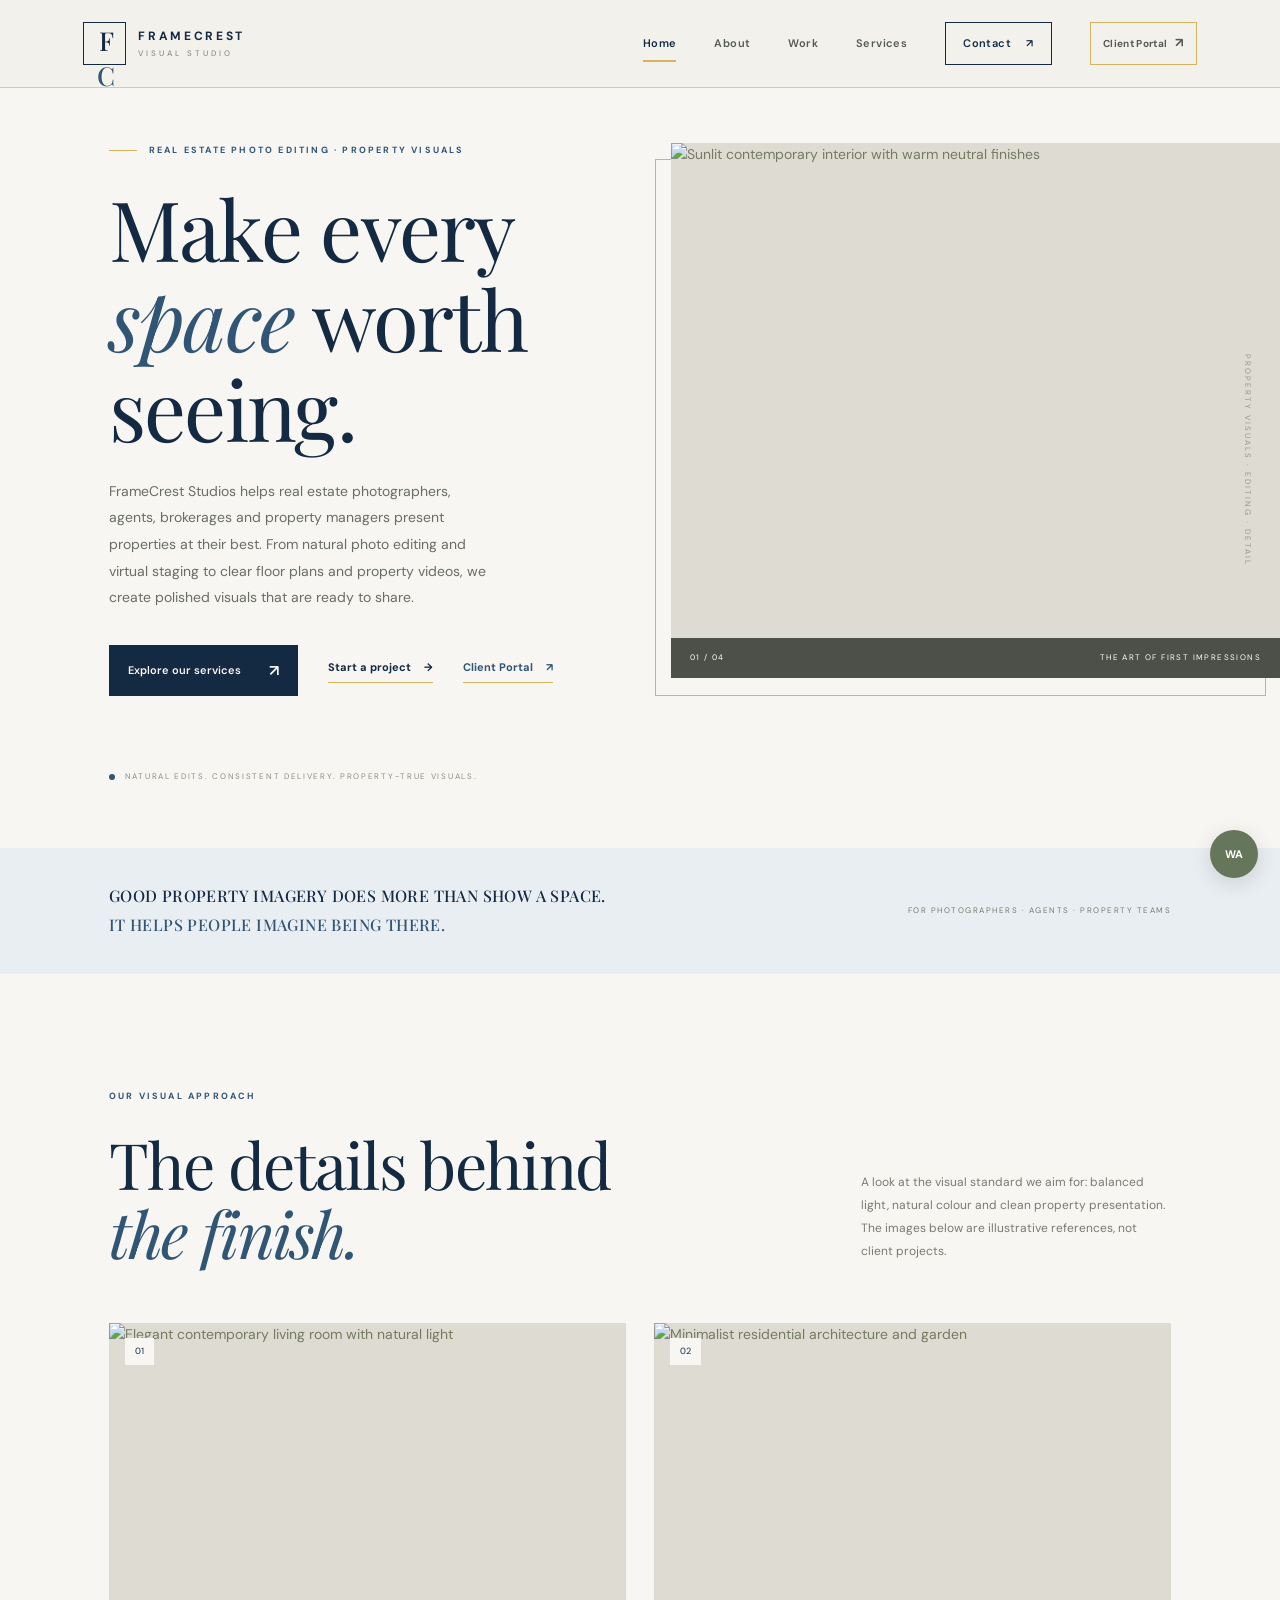
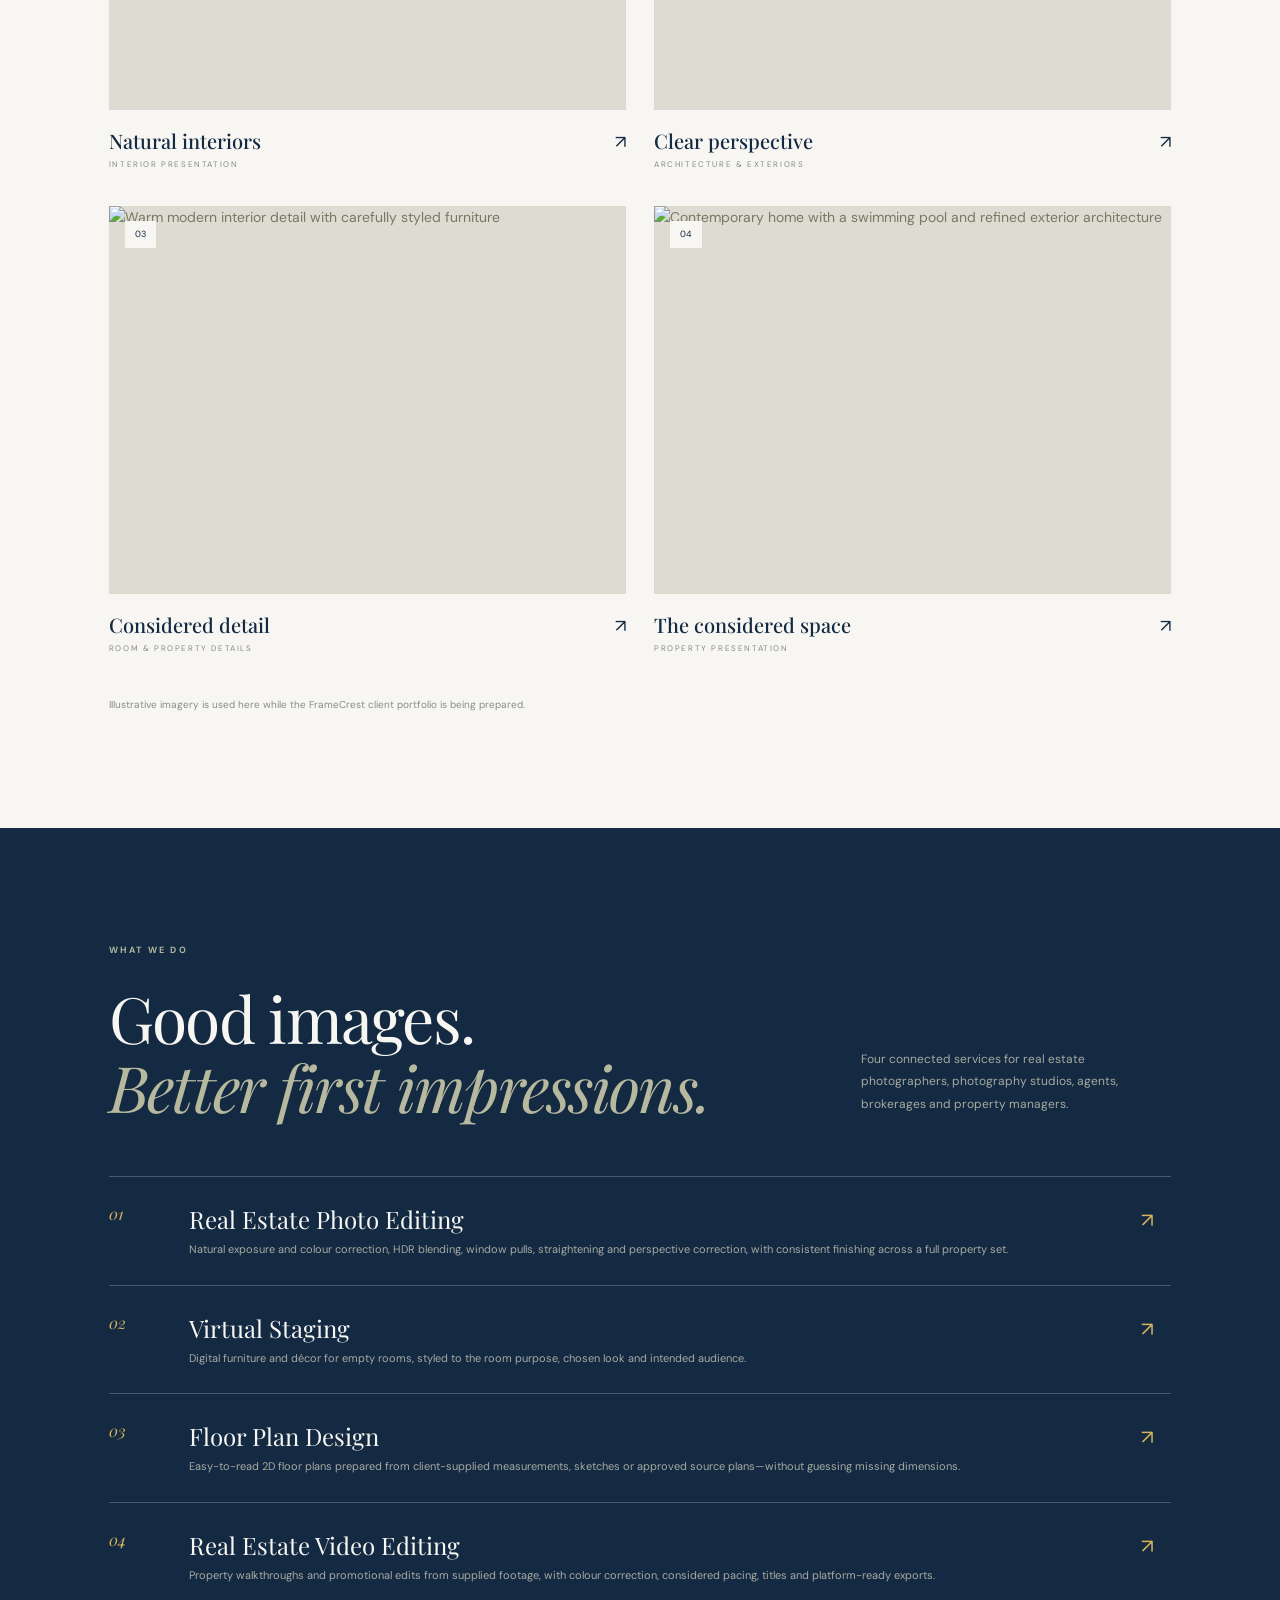
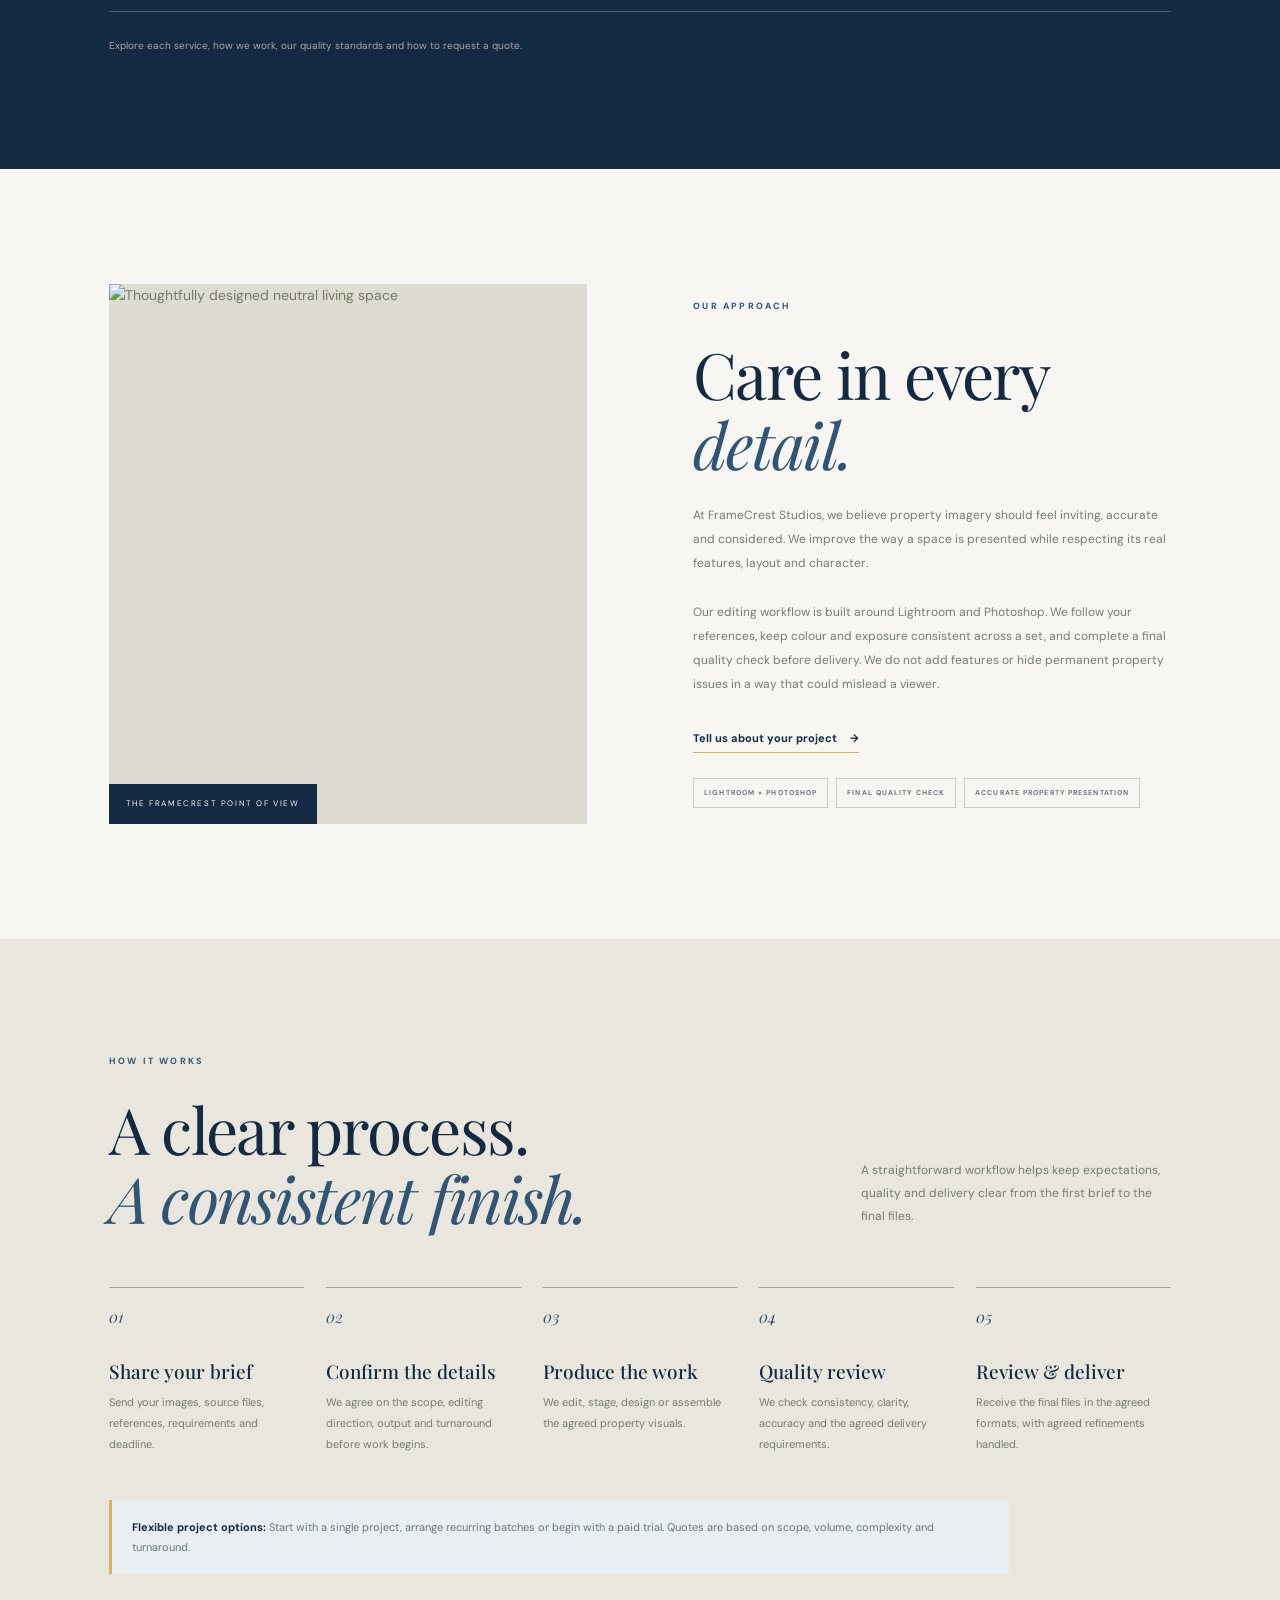
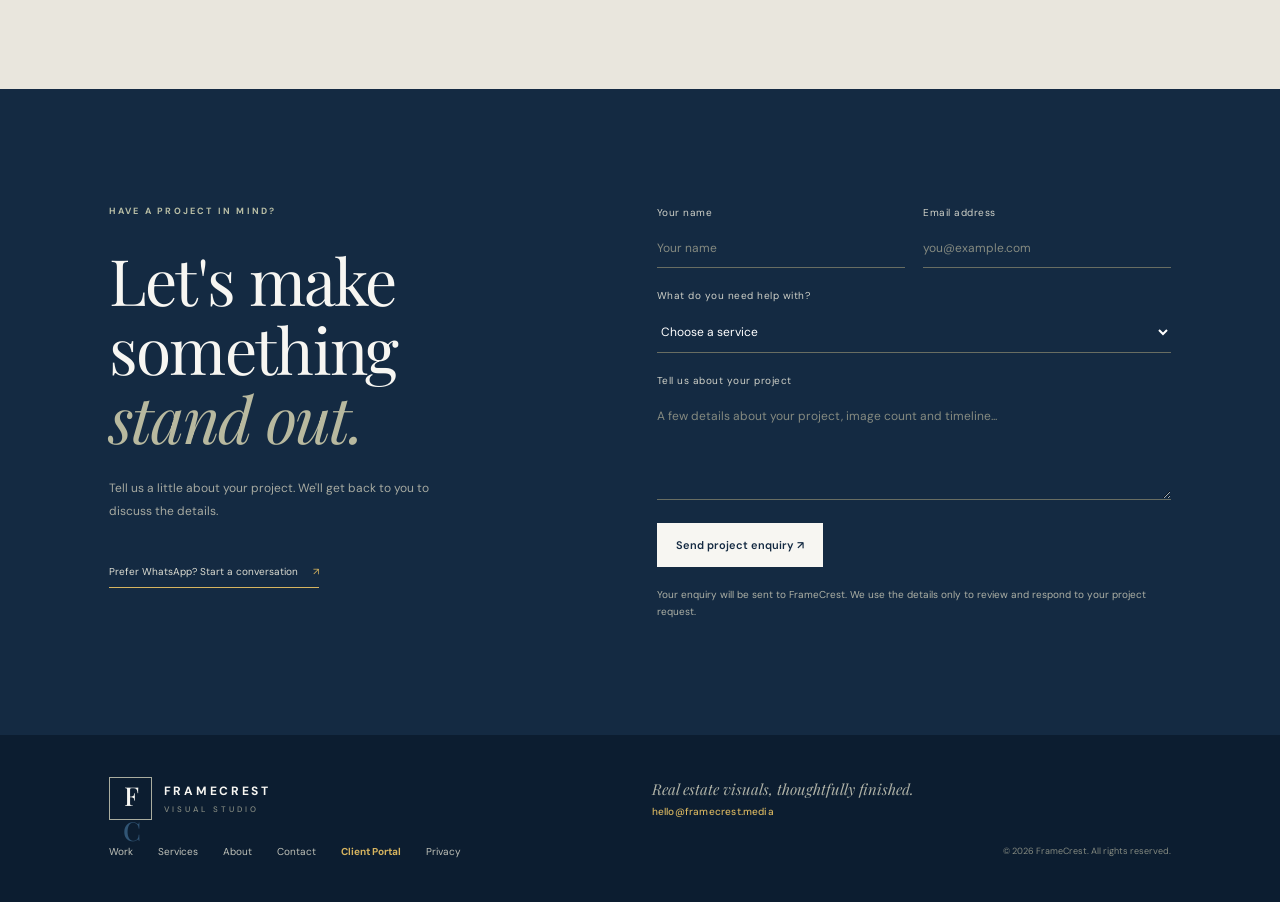
==== commit f90a0f44: "Connect homepage enquiry form and add spam trap" ====
--- a/index.html
+++ b/index.html
@@ -152,7 +152,10 @@
         <p>Tell us a little about your project. We'll get back to you to discuss the details.</p>
         <a class="contact-whatsapp" data-whatsapp href="contact.html#contact-form" target="_blank" rel="noopener">Prefer WhatsApp? Start a conversation <span>↗</span></a>
       </div>
-      <form class="contact-form" id="contact-form">
+      <form class="contact-form" id="contact-form" action="https://formsubmit.co/hello@framecrest.media" method="POST">
+        <input type="hidden" name="_subject" value="New FrameCrest Studios project enquiry">
+        <input type="hidden" name="_captcha" value="true">
+        <div class="form-trap" aria-hidden="true"><label>Leave this field empty<input type="text" name="_honey" tabindex="-1" autocomplete="off"></label></div>
         <div class="form-row">
           <label>Your name<input name="name" autocomplete="name" required placeholder="Your name"></label>
           <label>Email address<input name="email" type="email" autocomplete="email" required placeholder="you@example.com"></label>
@@ -185,7 +188,7 @@
 
   <footer class="site-footer">
     <a class="wordmark footer-wordmark" href="#home"><span class="brand-mark">F<span>C</span></span><span class="brand-name">FRAMECREST<small>VISUAL STUDIO</small></span></a>
-    <p>Real estate visuals, thoughtfully finished.<br><a class="footer-email" href="mailto:framecrest.media@gmail.com">framecrest.media@gmail.com</a></p>
+    <p>Real estate visuals, thoughtfully finished.<br><a class="footer-email" href="mailto:hello@framecrest.media">hello@framecrest.media</a></p>
     <div class="footer-links"><a href="portfolio.html">Work</a><a href="services.html">Services</a><a href="about.html">About</a><a href="contact.html">Contact</a><a class="footer-portal-link" href="https://dashboard.framecrest.media/">Client Portal</a><a href="privacy.html">Privacy</a><a data-instagram href="https://www.instagram.com/" target="_blank" rel="noopener">Instagram ↗</a></div>
     <small>© <span id="year"></span> FrameCrest. All rights reserved.</small>
   </footer>
--- a/styles.css
+++ b/styles.css
@@ -896,29 +896,34 @@
 }
 
 
-/* Preserve the 2-column x 6-row portfolio, with masonry-style image heights. */
+/* Tighter, balanced portfolio tiles: preserve the two-column tile design without uneven masonry gaps. */
+.portfolio-page .portfolio-gallery-section{padding-top:68px;padding-bottom:76px}
+.portfolio-page .portfolio-section-heading{margin-bottom:30px}
 .portfolio-page .portfolio-page-grid{
   grid-template-columns:repeat(2,minmax(0,1fr));
   align-items:start;
+  gap:30px 24px;
+  row-gap:30px;
 }
 .portfolio-page .portfolio-page-grid .portfolio-work-card>a.work-image-open{
+  width:100%;
   height:auto;
   aspect-ratio:4 / 3;
 }
-.portfolio-page .portfolio-page-grid .portfolio-work-card:nth-child(6n + 1)>a.work-image-open,
-.portfolio-page .portfolio-page-grid .portfolio-work-card:nth-child(6n + 4)>a.work-image-open,
-.portfolio-page .portfolio-page-grid .portfolio-work-card:nth-child(6n + 6)>a.work-image-open{
-  aspect-ratio:4 / 5;
-}
-.portfolio-page .portfolio-page-grid .portfolio-work-card:nth-child(6n + 2)>a.work-image-open,
-.portfolio-page .portfolio-page-grid .portfolio-work-card:nth-child(6n + 3)>a.work-image-open,
-.portfolio-page .portfolio-page-grid .portfolio-work-card:nth-child(6n + 5)>a.work-image-open{
-  aspect-ratio:5 / 4;
+.portfolio-page .portfolio-page-grid .portfolio-work-card .work-caption{
+  min-height:58px;
+  padding-top:11px;
+}
+.portfolio-page .portfolio-page-grid .portfolio-work-card .work-caption h3{font-size:18px;line-height:1.25}
+@media(max-width:900px){
+  .portfolio-page .portfolio-gallery-section{padding-top:58px;padding-bottom:66px}
+  .portfolio-page .portfolio-page-grid{gap:24px 18px}
 }
 @media(max-width:650px){
-  .portfolio-page .portfolio-page-grid{
-    grid-template-columns:repeat(2,minmax(0,1fr));
-  }
+  .portfolio-page .portfolio-page-grid{grid-template-columns:repeat(2,minmax(0,1fr));gap:22px 14px}
+  .portfolio-page .portfolio-page-grid .portfolio-work-card>a.work-image-open{aspect-ratio:4 / 3}
+  .portfolio-page .portfolio-page-grid .portfolio-work-card .work-caption{min-height:64px;padding-top:9px}
+  .portfolio-page .portfolio-page-grid .portfolio-work-card .work-caption h3{font-size:15px}
 }
 
 
@@ -1897,3 +1902,21 @@
   .contact-portal-copy h2{font-size:19px}
   .contact-client-portal .button{grid-column:2;justify-self:start;margin-top:2px}
 }
+
+
+/* Interactive photo-editing comparison: dragging right reveals more of the edited image. */
+.photo-before-after{background:#142a42}
+.before-after-frame{--split:50%;position:relative;width:100%;aspect-ratio:1.34;overflow:hidden;isolation:isolate;background:#d8d5ce;touch-action:pan-y}
+.before-after-frame>img,.before-after-after-overlay img{position:absolute;inset:0;width:100%;height:100%;object-fit:cover;display:block}
+.before-after-frame>img{filter:brightness(.70) saturate(.62) contrast(.91) sepia(.06)}
+.before-after-after-overlay{position:absolute;inset:0 auto 0 0;width:var(--split);overflow:hidden;z-index:2}
+.before-after-after-overlay img{width:100%;max-width:none;filter:brightness(1.08) saturate(1.12) contrast(1.04)}
+.before-after-label{position:absolute;top:15px;z-index:4;padding:7px 11px;background:rgba(20,42,66,.88);color:#fff;font-size:8px;font-weight:700;letter-spacing:1.5px;pointer-events:none}
+.before-label{right:15px}
+.after-label{left:15px}
+.before-after-divider{position:absolute;z-index:5;top:0;bottom:0;left:var(--split);width:2px;background:#fff;transform:translateX(-50%);pointer-events:none;box-shadow:0 0 0 1px rgba(20,42,66,.12)}
+.before-after-divider span{position:absolute;top:50%;left:50%;transform:translate(-50%,-50%);width:42px;height:42px;border:2px solid #fff;border-radius:50%;background:#142a42;color:#fff;display:grid;place-items:center;font-size:20px;box-shadow:0 2px 12px #0003}
+.before-after-range{position:absolute;inset:0;width:100%;height:100%;margin:0;z-index:6;opacity:0;cursor:ew-resize;touch-action:pan-y}
+.before-after-range:focus-visible{opacity:1;outline:3px solid #d6b45f;outline-offset:-5px}
+.before-after-note{margin:10px 0 0;color:#77818a;font-size:9px;line-height:1.7}
+@media(max-width:650px){.before-after-frame{aspect-ratio:1.28}.before-after-label{top:10px;padding:6px 8px;font-size:7px}.before-after-divider span{width:36px;height:36px}}
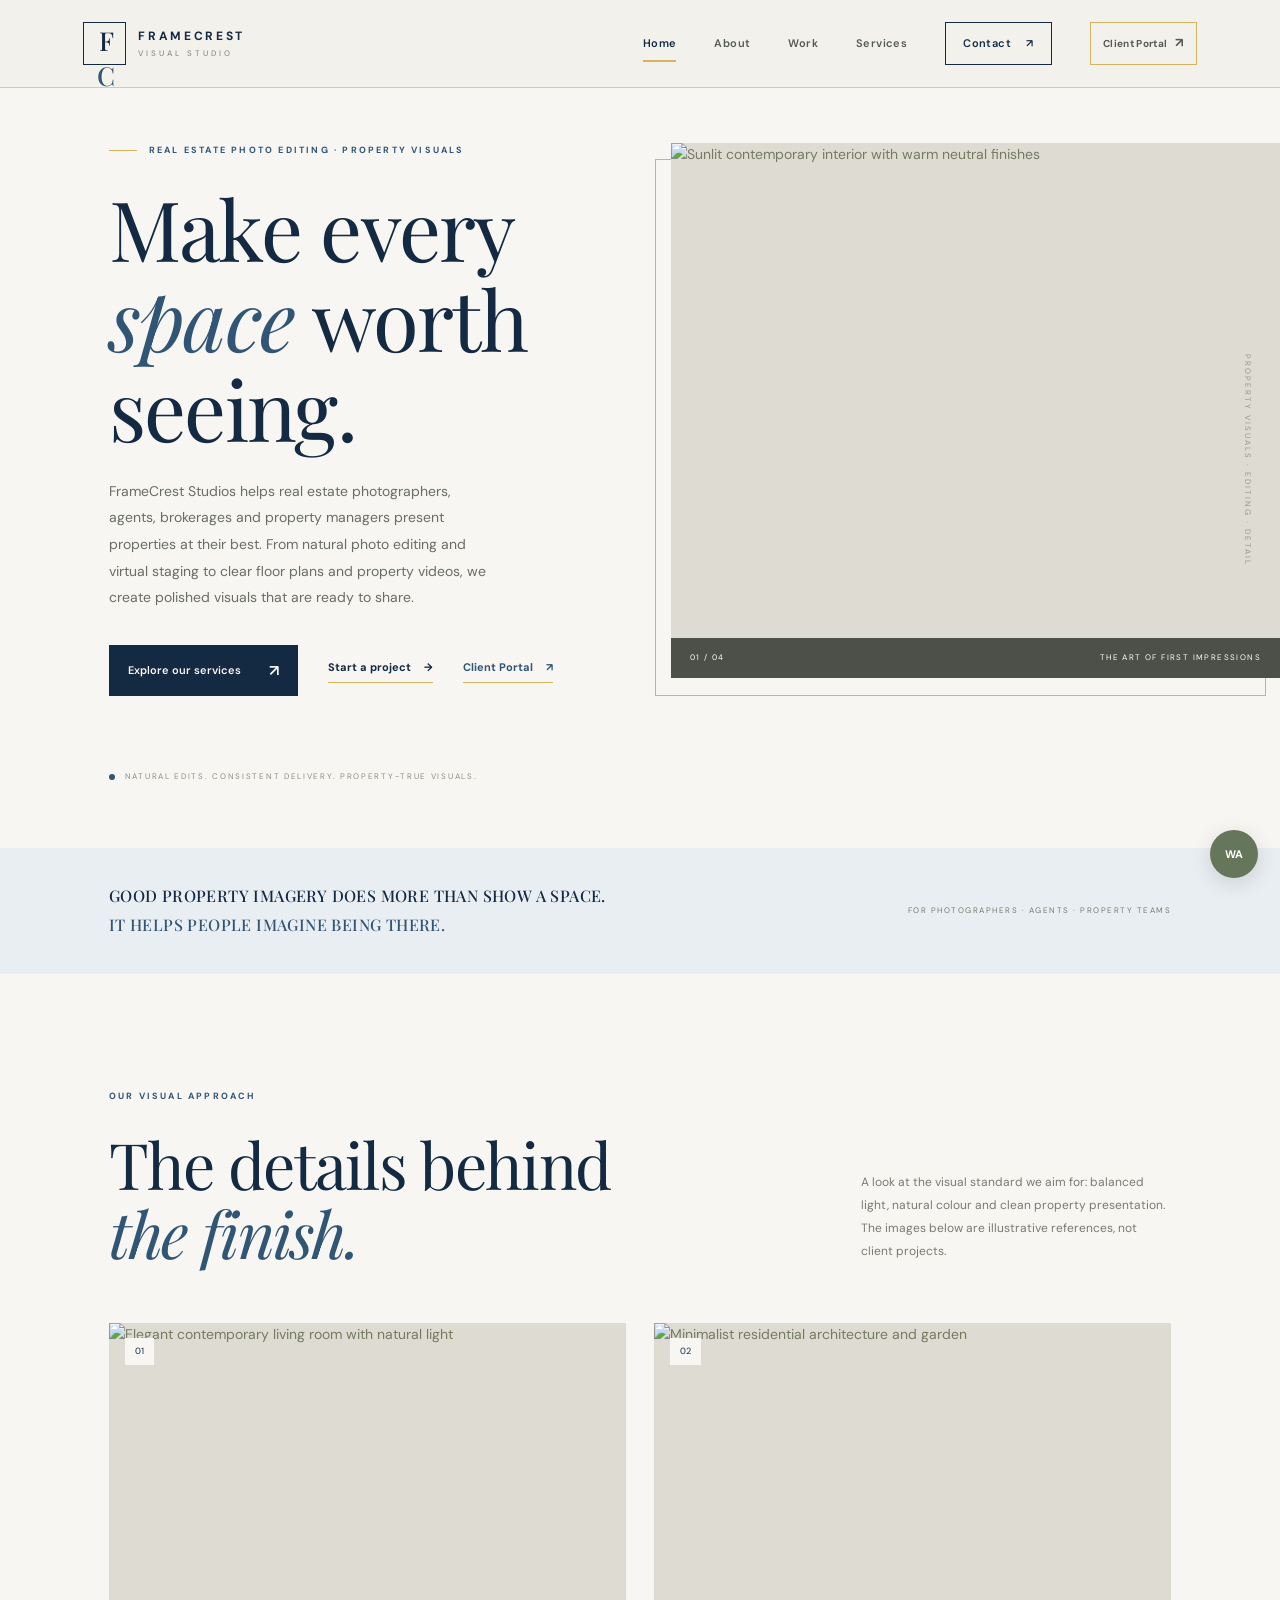
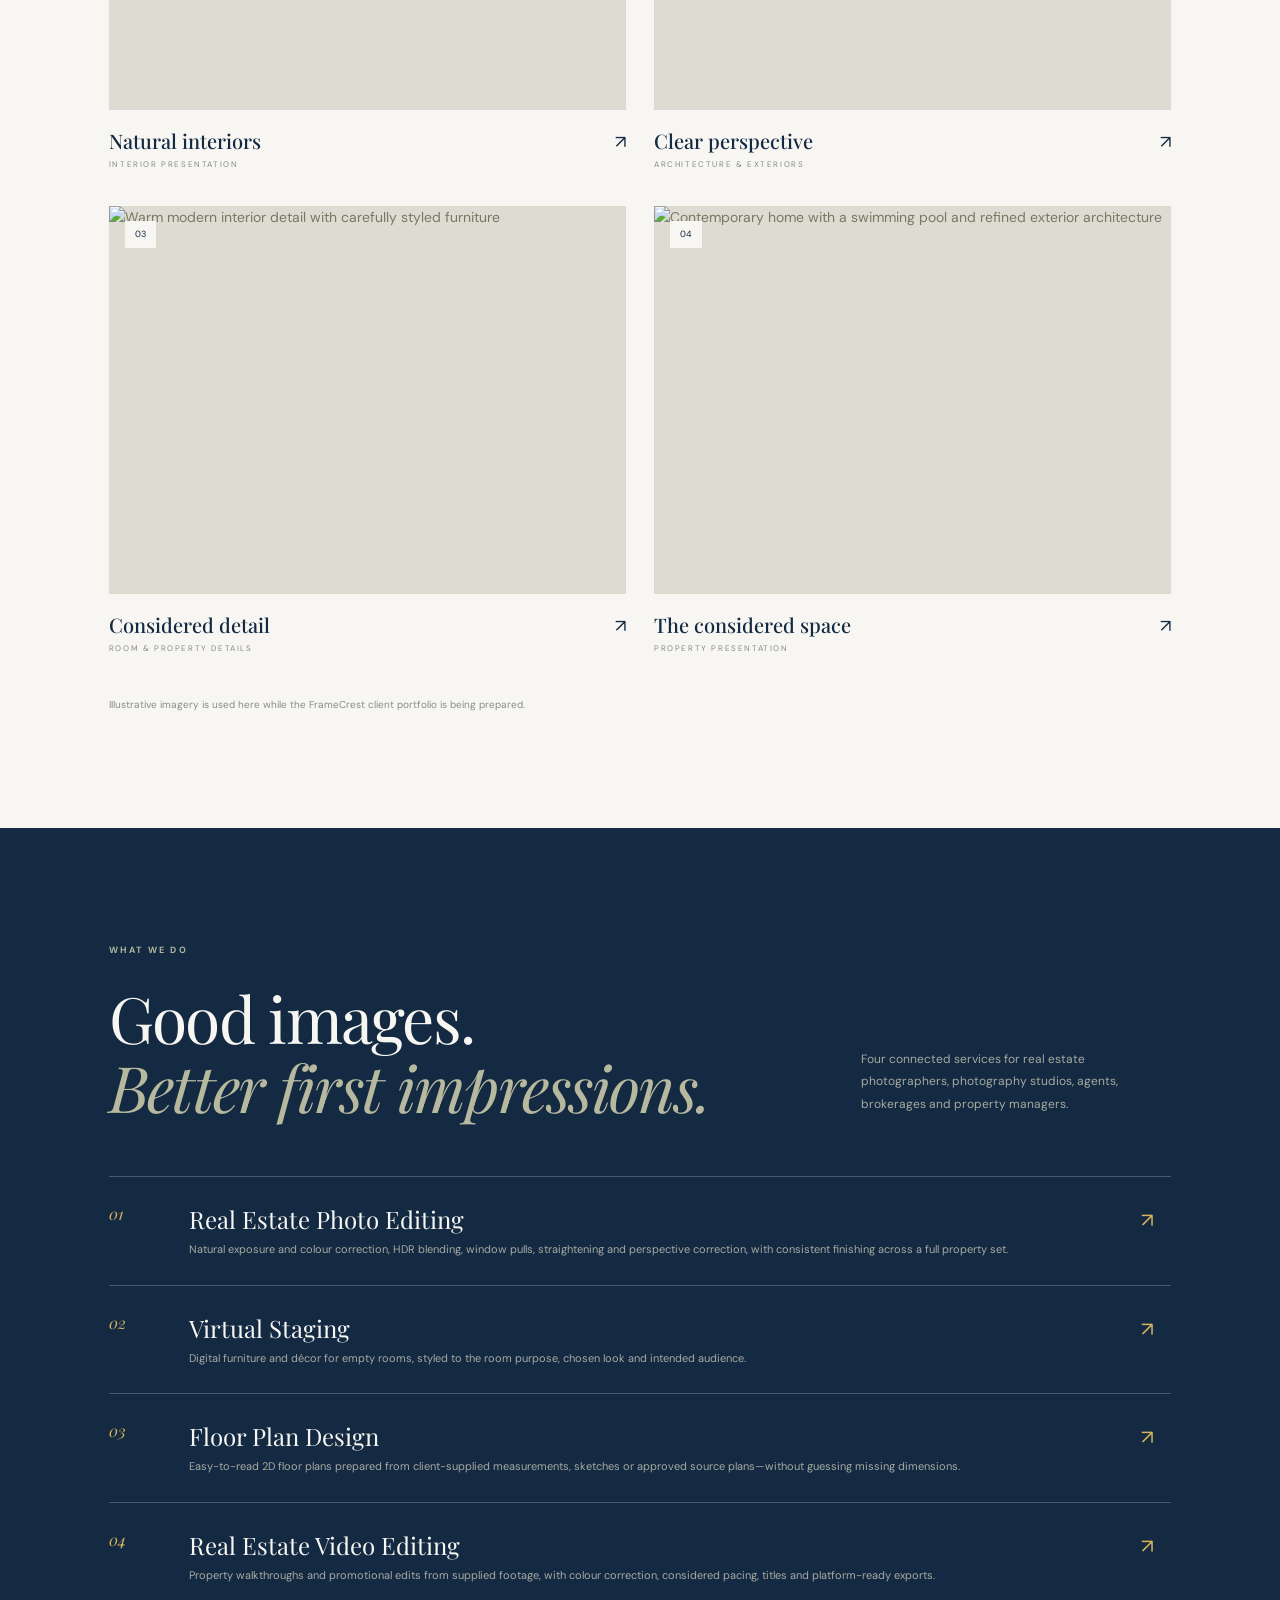
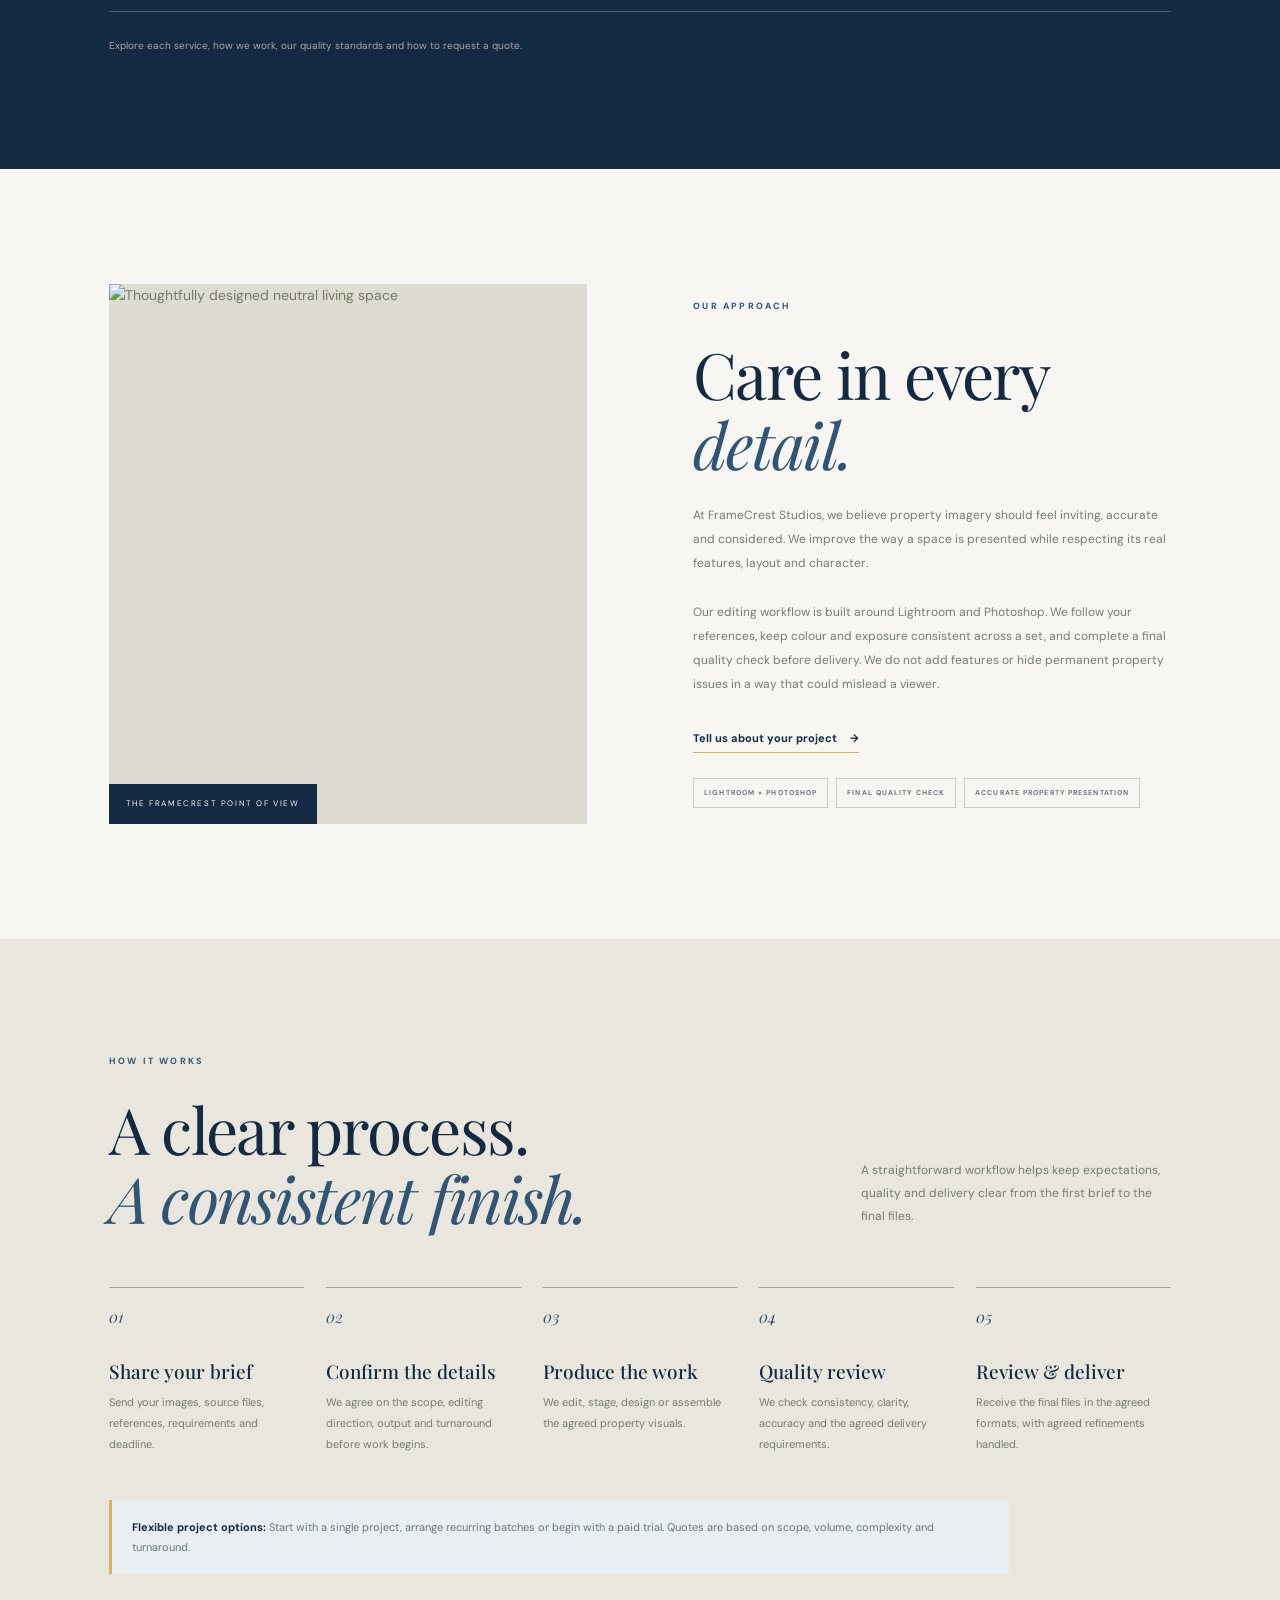
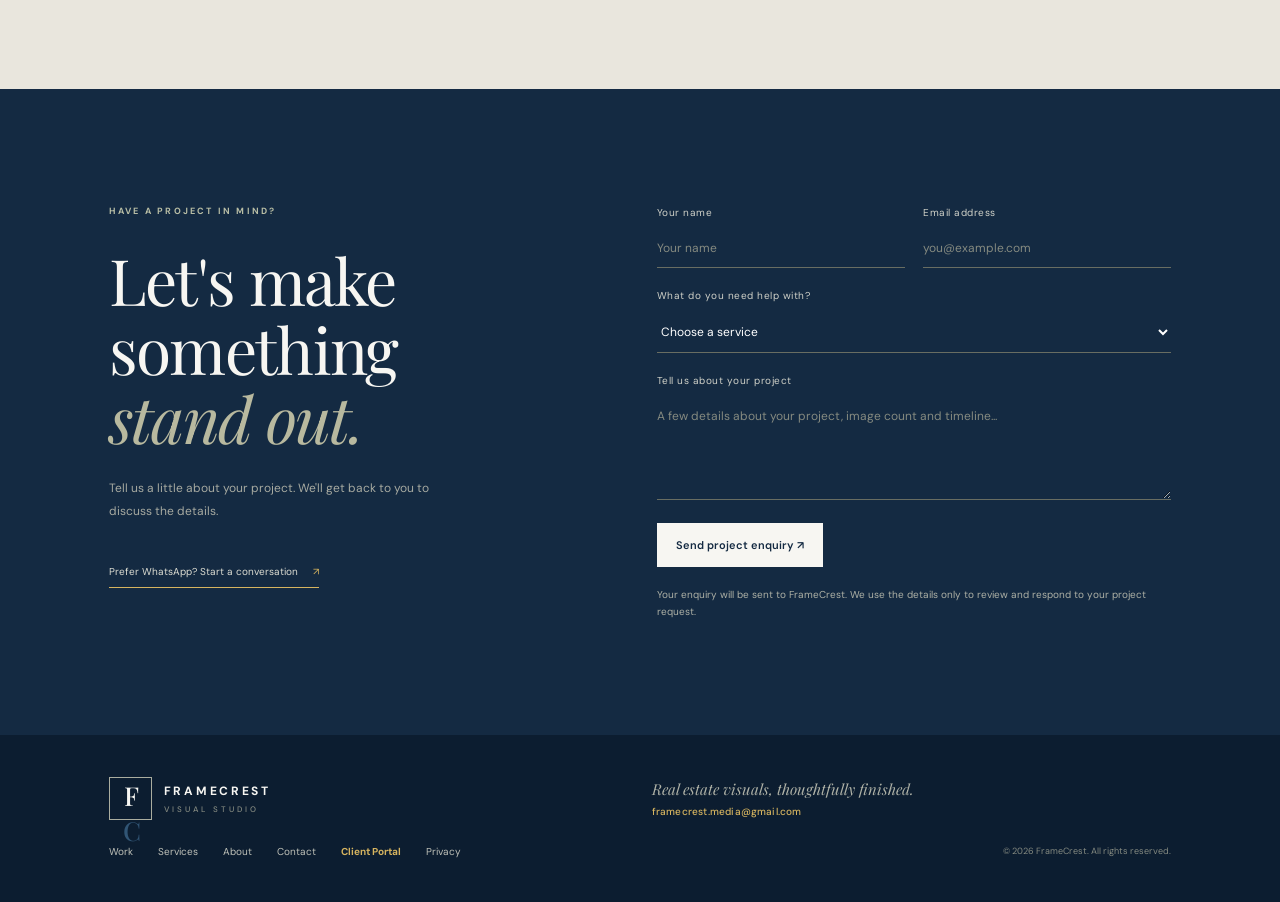
==== commit 770822b5: "Update FrameCrest enquiry email address" ====
--- a/index.html
+++ b/index.html
@@ -152,7 +152,7 @@
         <p>Tell us a little about your project. We'll get back to you to discuss the details.</p>
         <a class="contact-whatsapp" data-whatsapp href="contact.html#contact-form" target="_blank" rel="noopener">Prefer WhatsApp? Start a conversation <span>↗</span></a>
       </div>
-      <form class="contact-form" id="contact-form" action="https://formsubmit.co/hello@framecrest.media" method="POST">
+      <form class="contact-form" id="contact-form" action="https://formsubmit.co/framecrest.media@gmail.com" method="POST">
         <input type="hidden" name="_subject" value="New FrameCrest Studios project enquiry">
         <input type="hidden" name="_captcha" value="true">
         <div class="form-trap" aria-hidden="true"><label>Leave this field empty<input type="text" name="_honey" tabindex="-1" autocomplete="off"></label></div>
@@ -188,7 +188,7 @@
 
   <footer class="site-footer">
     <a class="wordmark footer-wordmark" href="#home"><span class="brand-mark">F<span>C</span></span><span class="brand-name">FRAMECREST<small>VISUAL STUDIO</small></span></a>
-    <p>Real estate visuals, thoughtfully finished.<br><a class="footer-email" href="mailto:hello@framecrest.media">hello@framecrest.media</a></p>
+    <p>Real estate visuals, thoughtfully finished.<br><a class="footer-email" href="mailto:framecrest.media@gmail.com">framecrest.media@gmail.com</a></p>
     <div class="footer-links"><a href="portfolio.html">Work</a><a href="services.html">Services</a><a href="about.html">About</a><a href="contact.html">Contact</a><a class="footer-portal-link" href="https://dashboard.framecrest.media/">Client Portal</a><a href="privacy.html">Privacy</a><a data-instagram href="https://www.instagram.com/" target="_blank" rel="noopener">Instagram ↗</a></div>
     <small>© <span id="year"></span> FrameCrest. All rights reserved.</small>
   </footer>
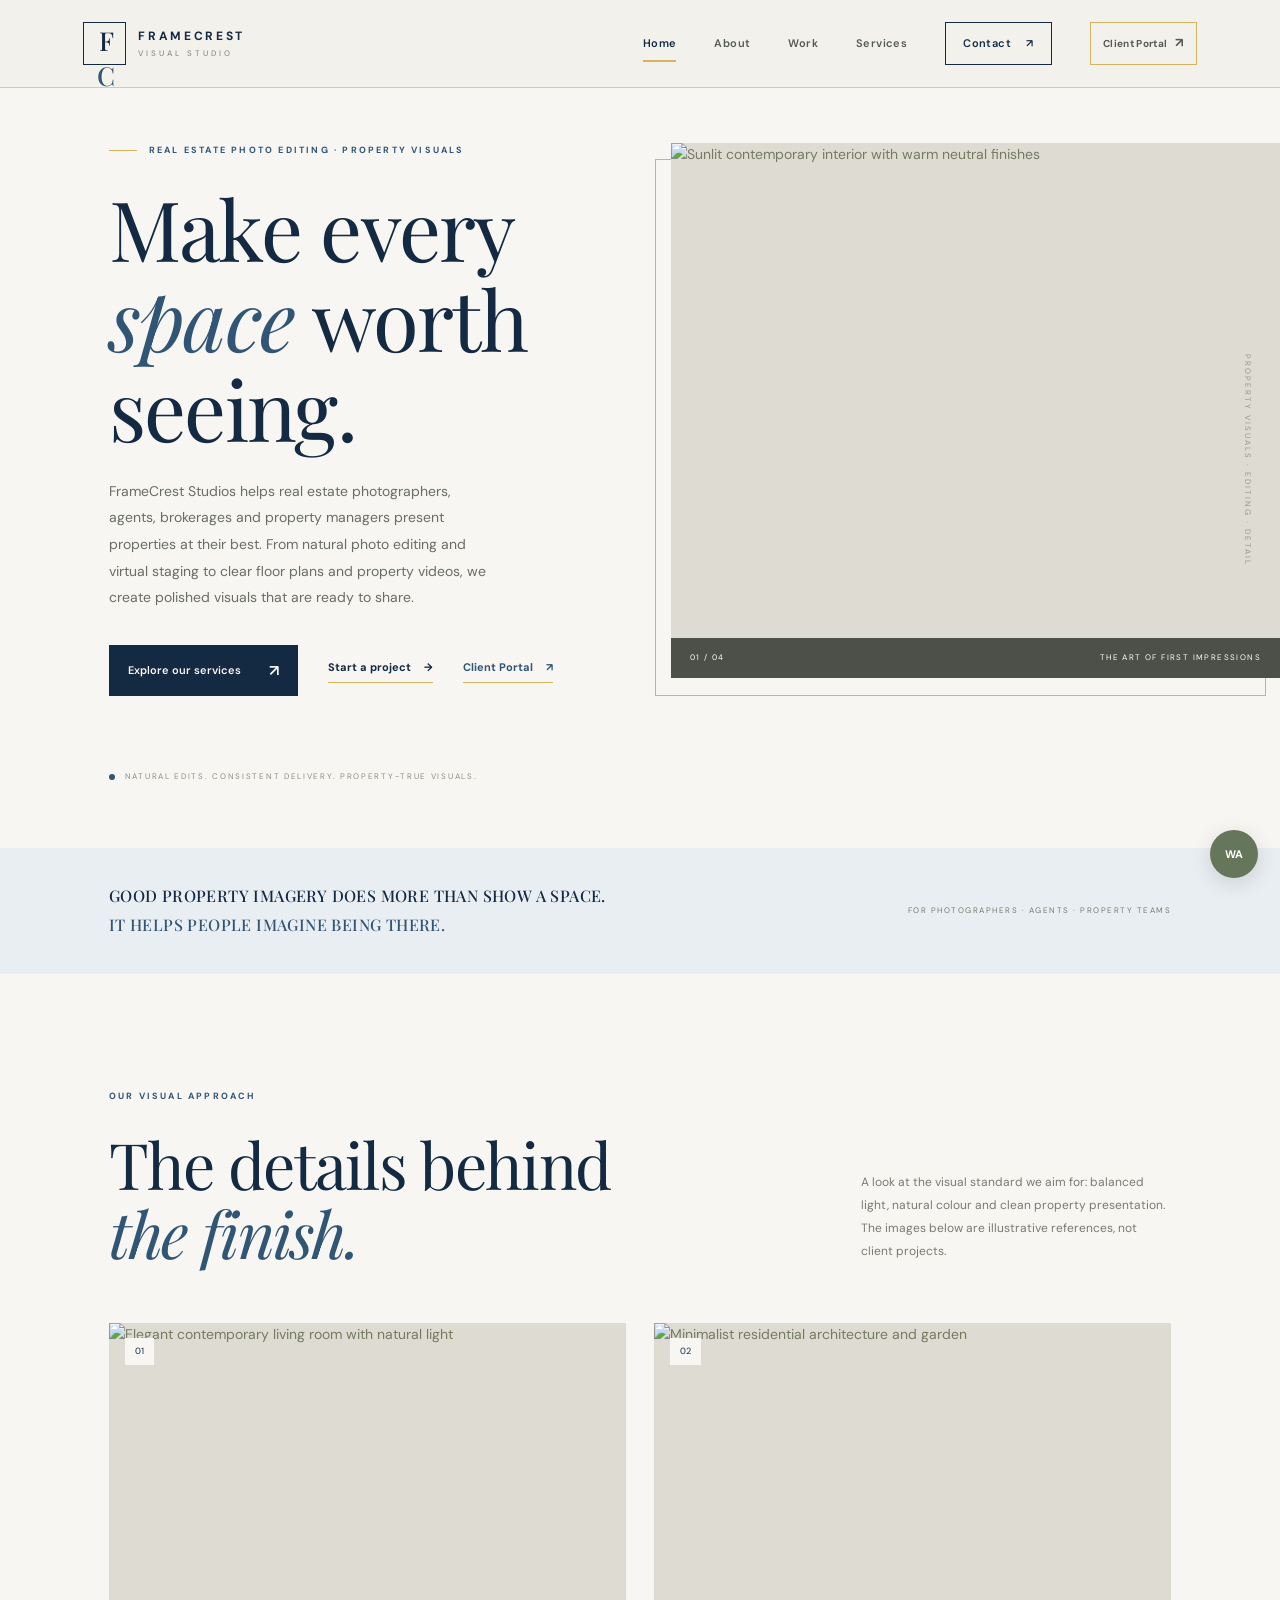
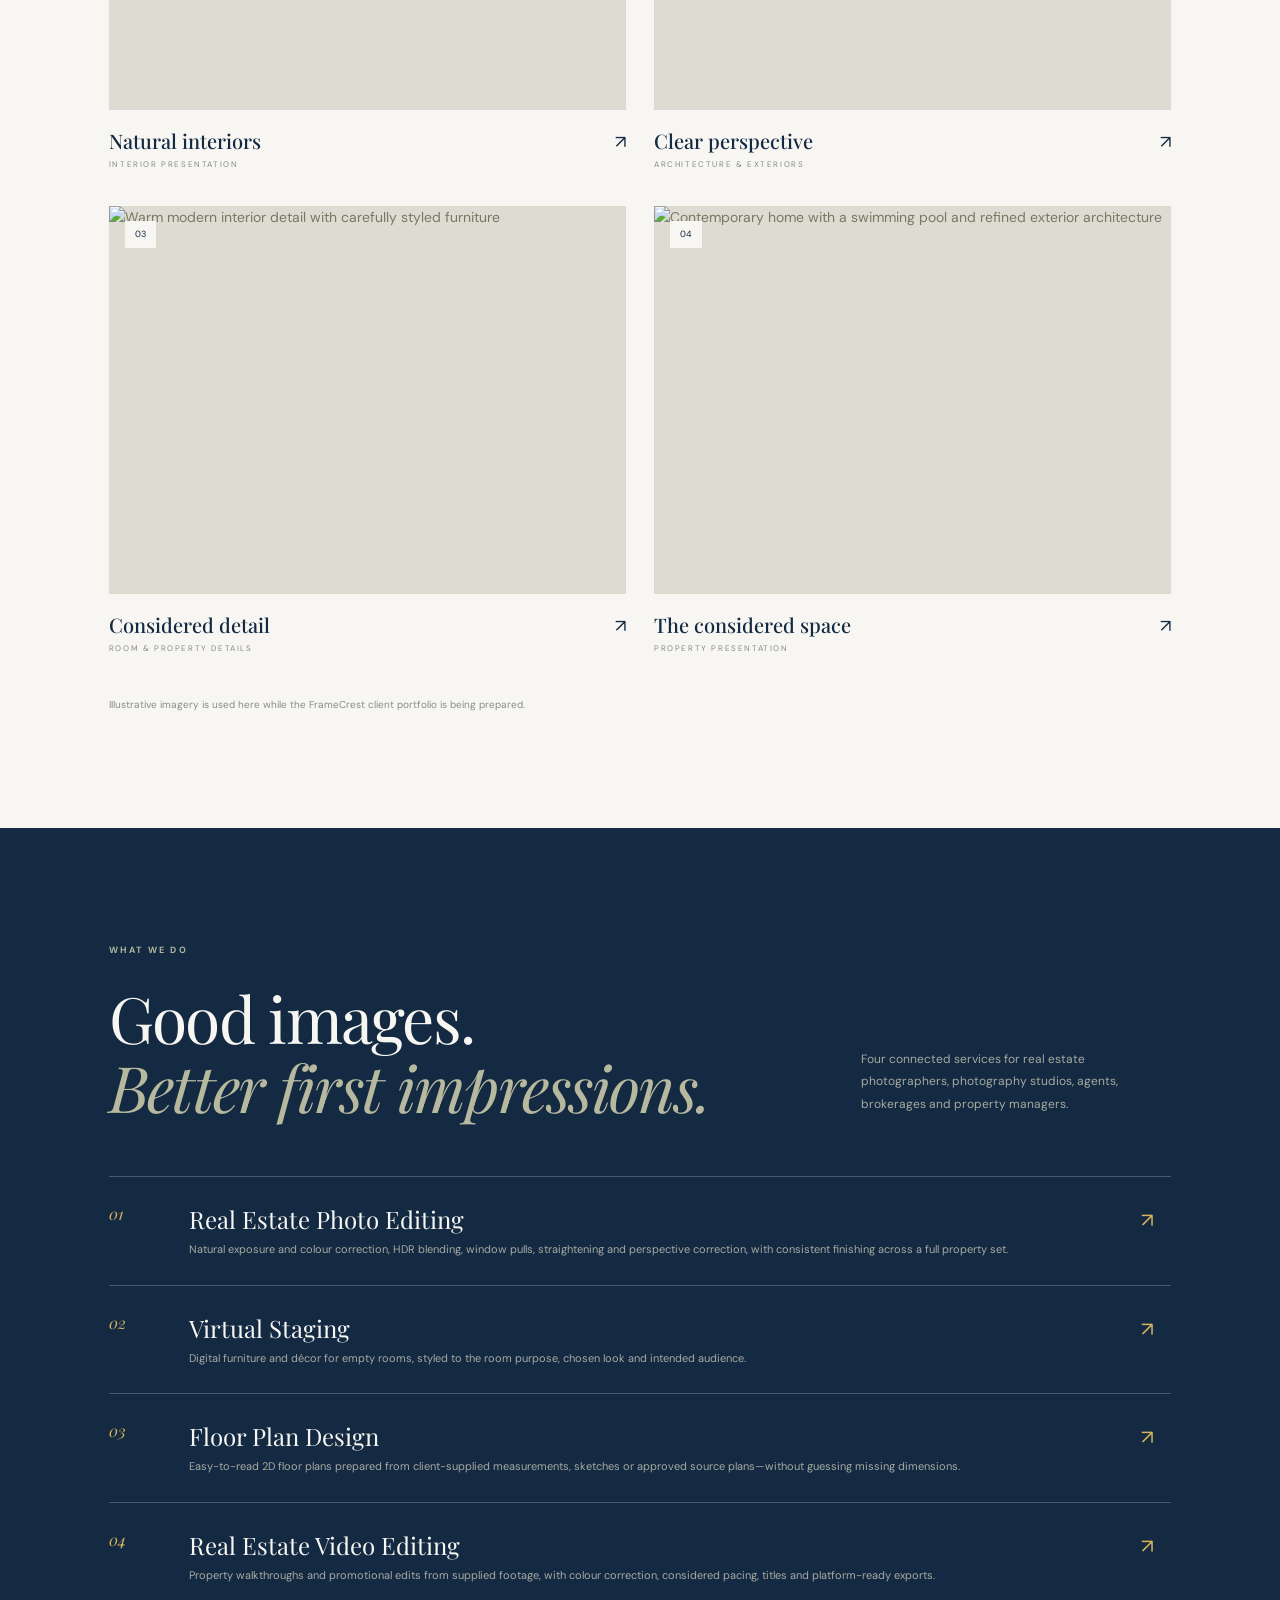
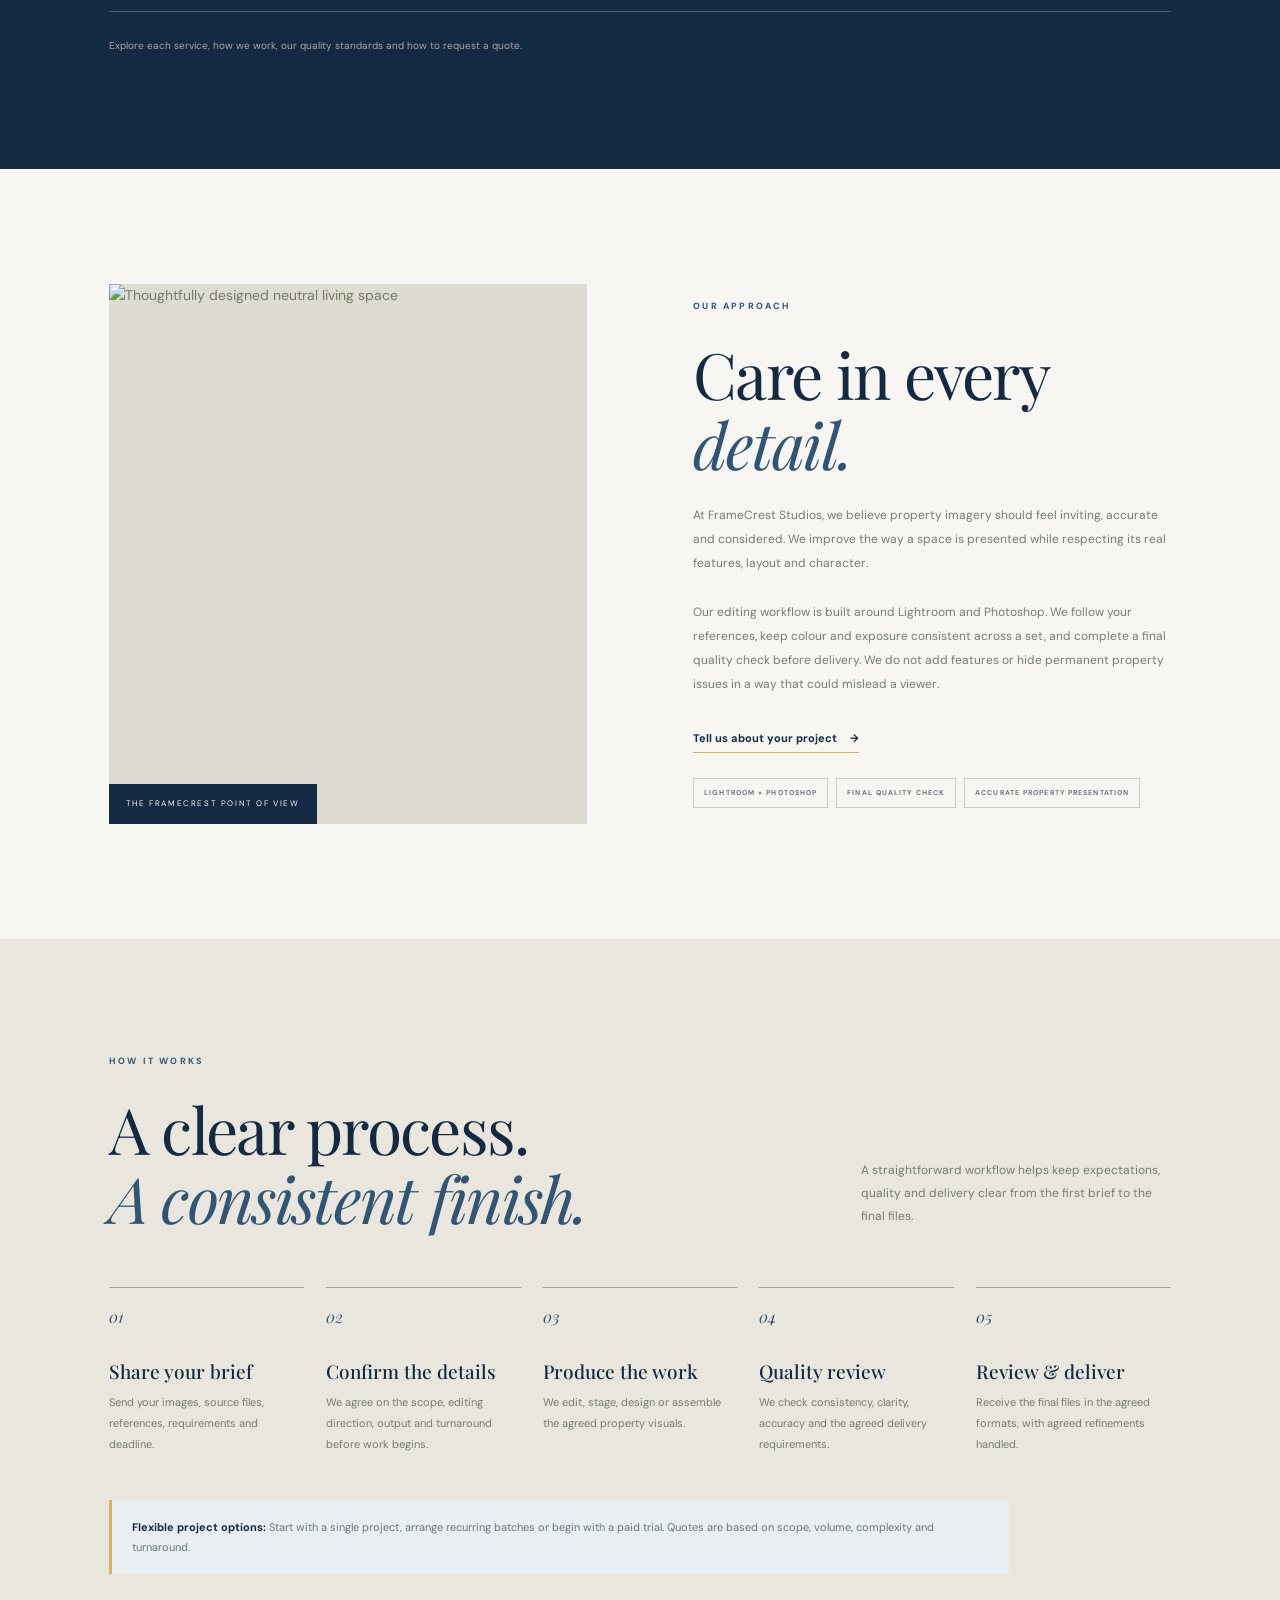
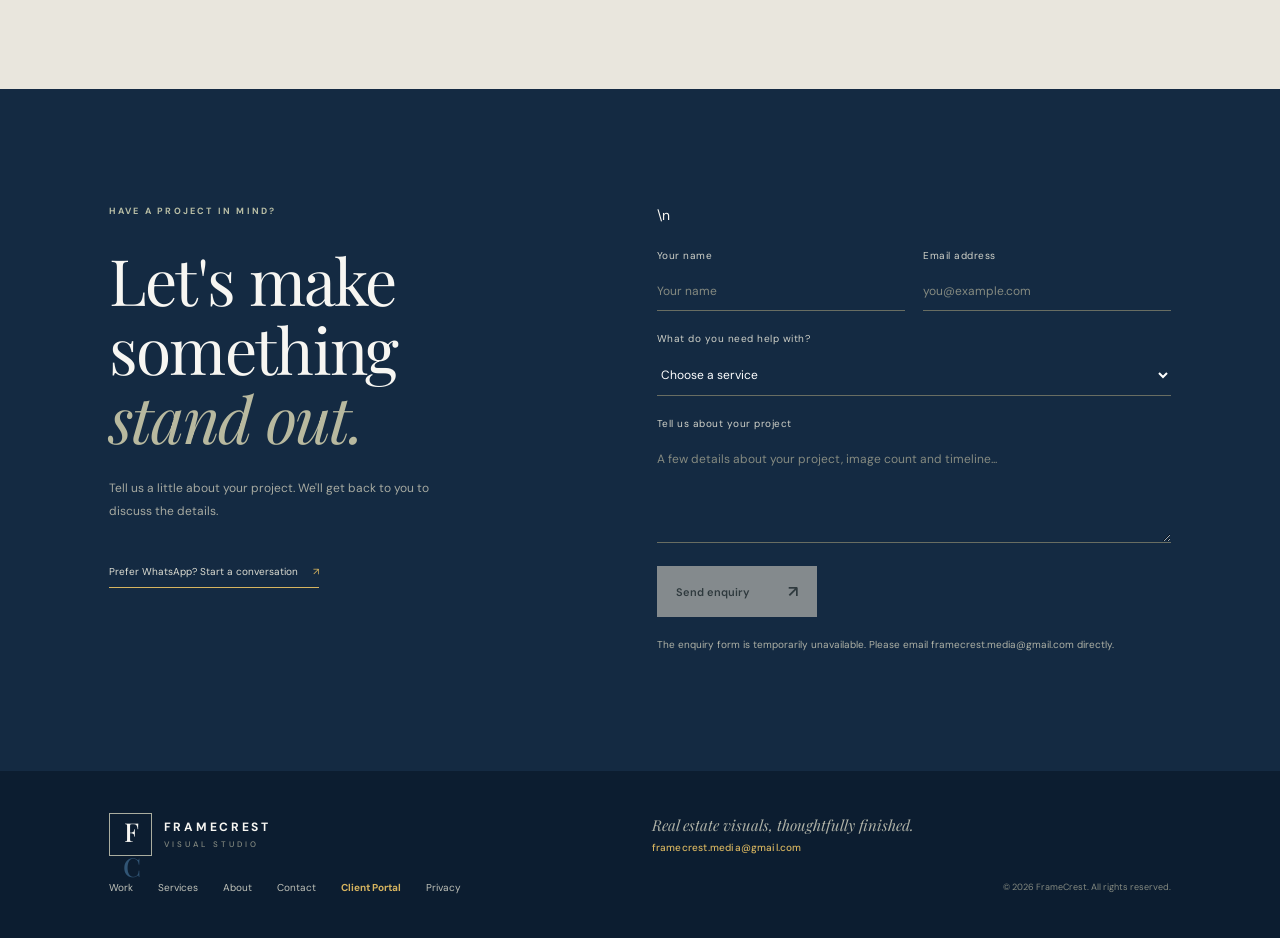
==== commit 18fccb60: "Fix WhatsApp fallback and restore reliable enquiry form submission" ====
--- a/index.html
+++ b/index.html
@@ -152,7 +152,7 @@
         <p>Tell us a little about your project. We'll get back to you to discuss the details.</p>
         <a class="contact-whatsapp" data-whatsapp href="contact.html#contact-form" target="_blank" rel="noopener">Prefer WhatsApp? Start a conversation <span>↗</span></a>
       </div>
-      <form class="contact-form" id="contact-form" action="https://formsubmit.co/framecrest.media@gmail.com" method="POST">
+      <form class="contact-form" id="contact-form" action="https://formsubmit.co/framecrest.media@gmail.com" method="POST">\n        <input type="hidden" name="_next" value="https://framecrest.media/thank-you.html">
         <input type="hidden" name="_subject" value="New FrameCrest Studios project enquiry">
         <input type="hidden" name="_captcha" value="true">
         <div class="form-trap" aria-hidden="true"><label>Leave this field empty<input type="text" name="_honey" tabindex="-1" autocomplete="off"></label></div>
@@ -172,8 +172,8 @@
           </select>
         </label>
         <label>Tell us about your project<textarea name="message" rows="5" required placeholder="A few details about your project, image count and timeline..."></textarea></label>
-        <button class="button button-light" type="submit" disabled>Send enquiry <span>↗</span></button>
-        <p class="form-status" id="form-status" role="status" aria-live="polite">The enquiry form will be activated when the form service is connected.</p>
+        <button class="button button-light" type="submit">Send enquiry <span>↗</span></button>
+        <p class="form-status" id="form-status" role="status" aria-live="polite">Your enquiry will be sent to framecrest.media@gmail.com.</p>
       </form>
     </section>
   </main>
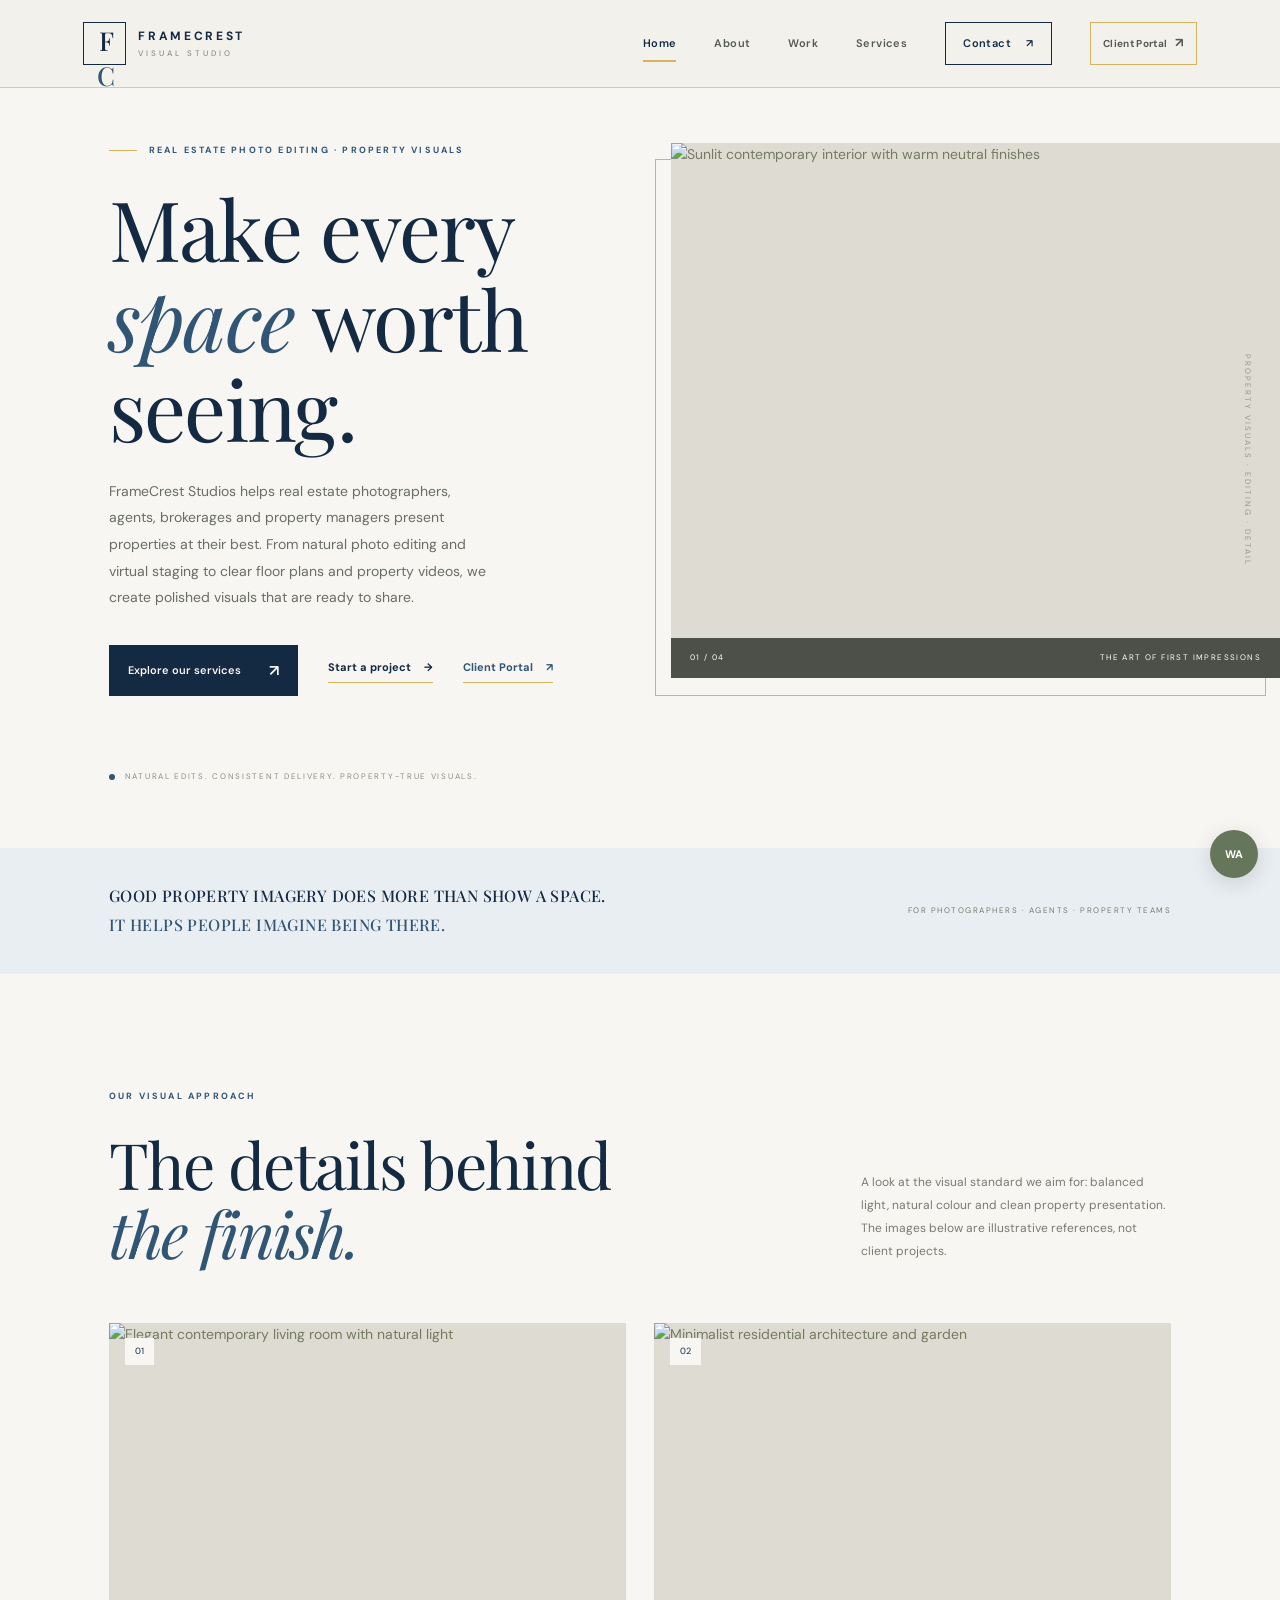
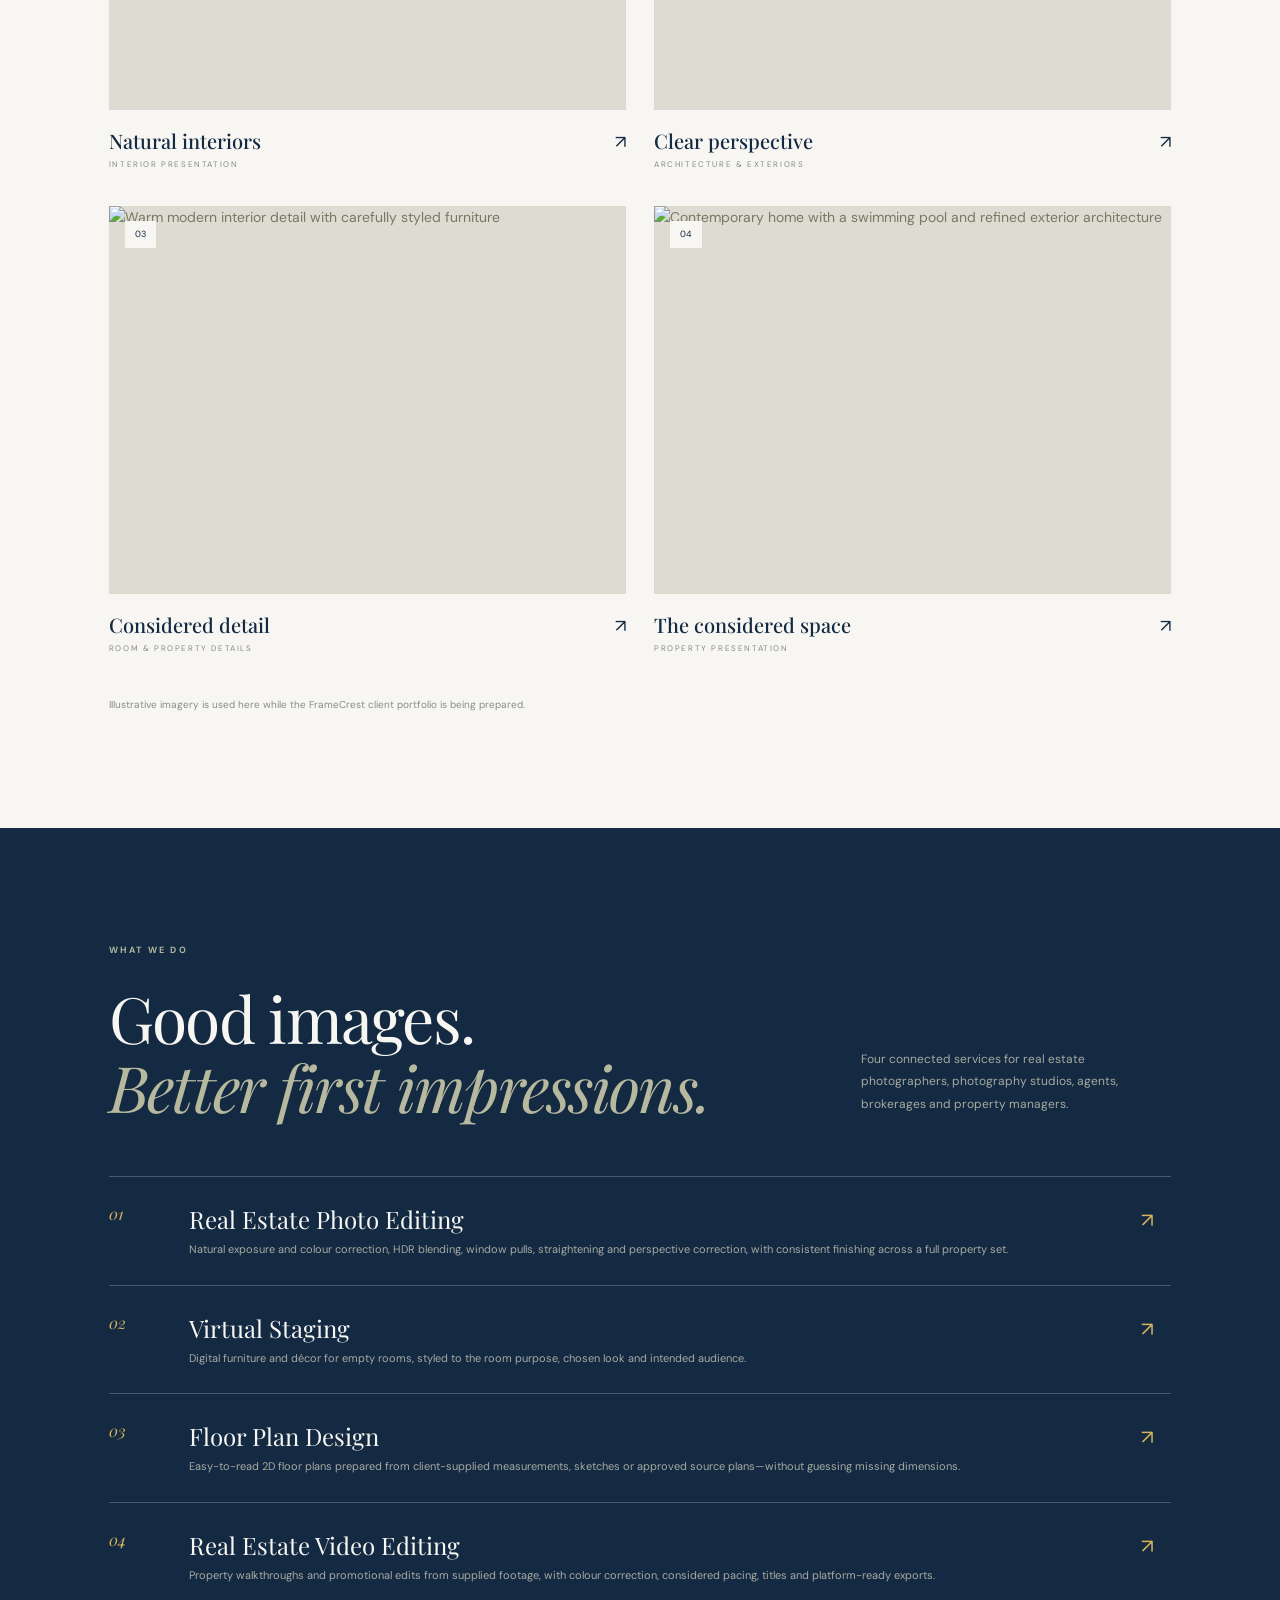
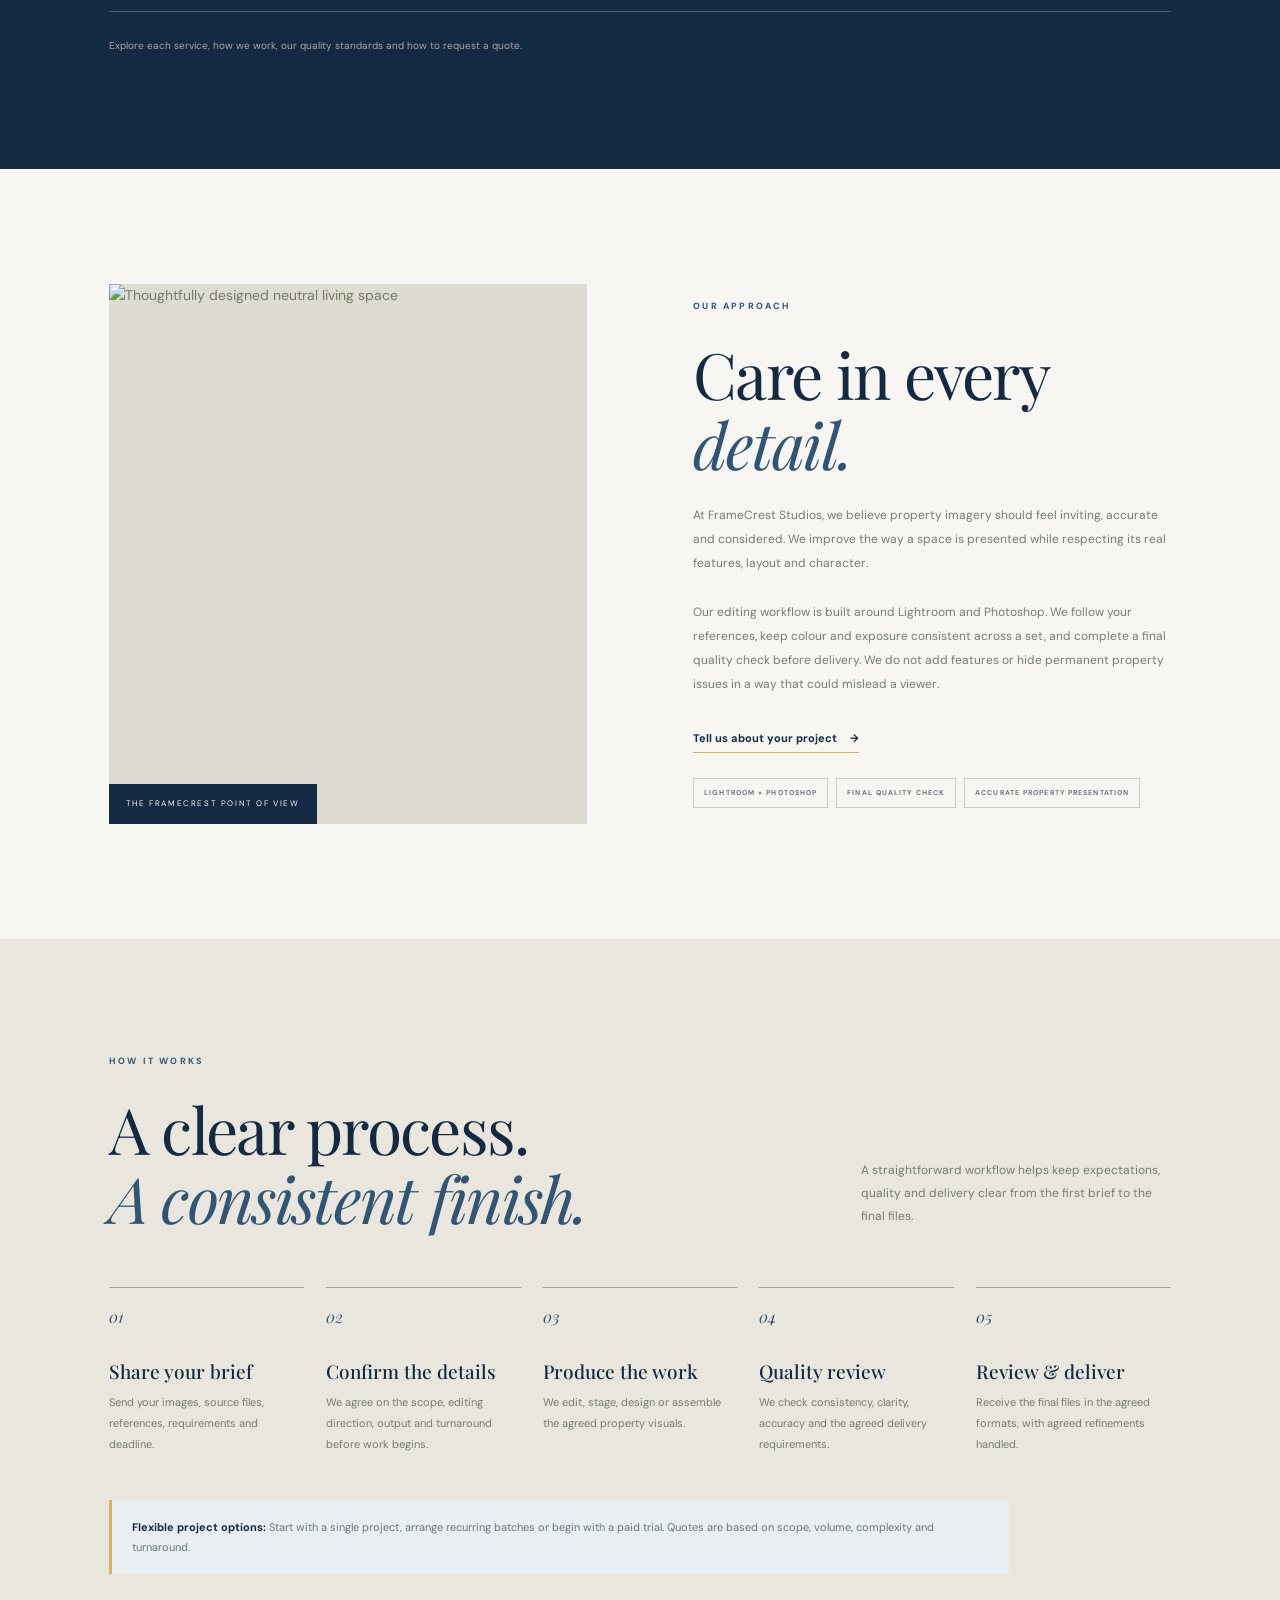
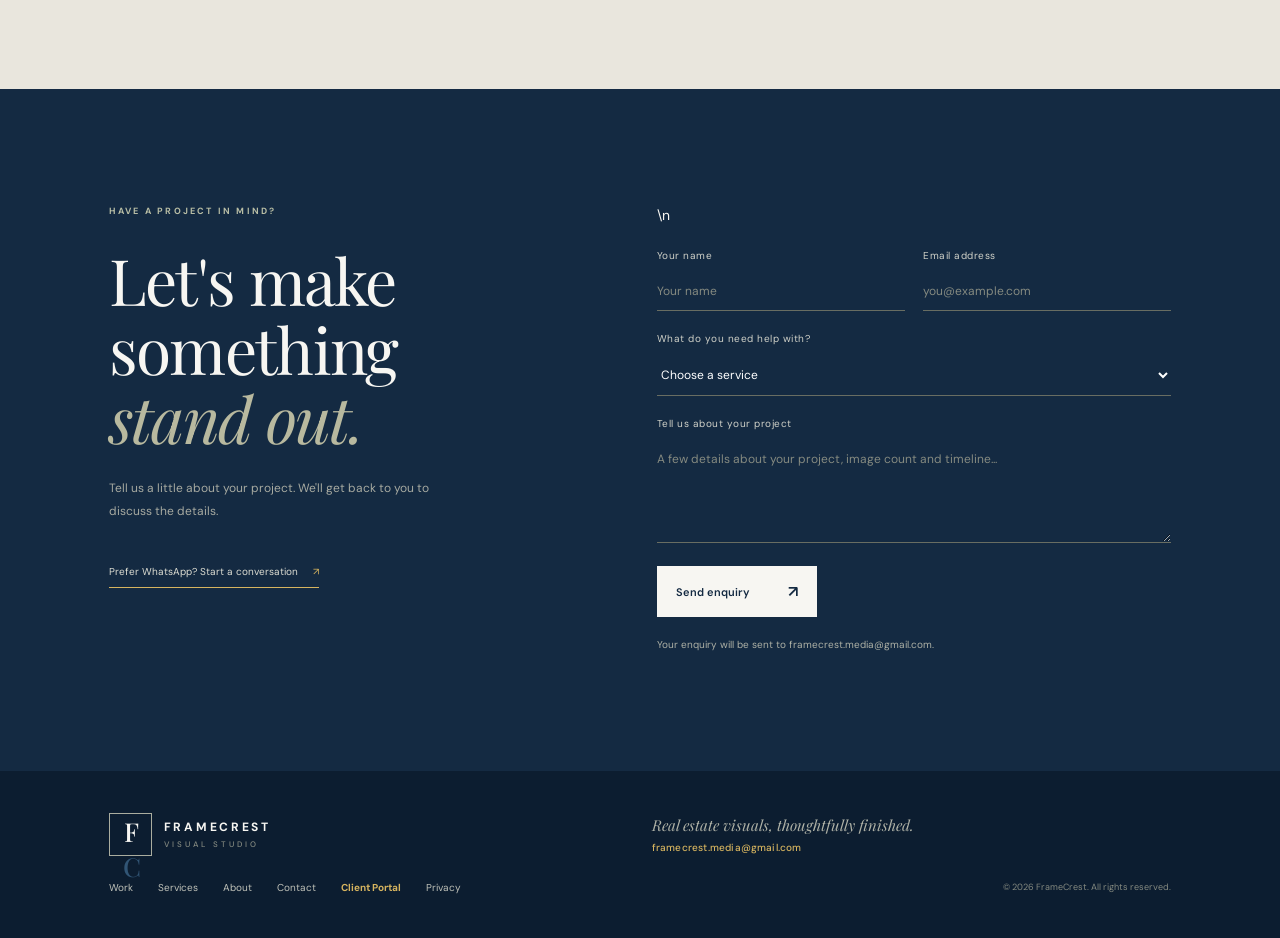
==== commit dc8288a7: "Repair native enquiry forms and direct WhatsApp links" ====
--- a/index.html
+++ b/index.html
@@ -150,7 +150,7 @@
         <p class="eyebrow">HAVE A PROJECT IN MIND?</p>
         <h2>Let's make<br>something <em>stand out.</em></h2>
         <p>Tell us a little about your project. We'll get back to you to discuss the details.</p>
-        <a class="contact-whatsapp" data-whatsapp href="contact.html#contact-form" target="_blank" rel="noopener">Prefer WhatsApp? Start a conversation <span>↗</span></a>
+        <a class="contact-whatsapp" data-whatsapp href="https://wa.me/254717719639?text=Hello%20FrameCrest%2C%20I%27d%20like%20to%20discuss%20a%20project." target="_blank" rel="noopener noreferrer">Prefer WhatsApp? Start a conversation <span>↗</span></a>
       </div>
       <form class="contact-form" id="contact-form" action="https://formsubmit.co/framecrest.media@gmail.com" method="POST">\n        <input type="hidden" name="_next" value="https://framecrest.media/thank-you.html">
         <input type="hidden" name="_subject" value="New FrameCrest Studios project enquiry">
@@ -192,7 +192,7 @@
     <div class="footer-links"><a href="portfolio.html">Work</a><a href="services.html">Services</a><a href="about.html">About</a><a href="contact.html">Contact</a><a class="footer-portal-link" href="https://dashboard.framecrest.media/">Client Portal</a><a href="privacy.html">Privacy</a><a data-instagram href="https://www.instagram.com/" target="_blank" rel="noopener">Instagram ↗</a></div>
     <small>© <span id="year"></span> FrameCrest. All rights reserved.</small>
   </footer>
-  <a class="floating-whatsapp" data-whatsapp href="contact.html#contact-form" target="_blank" rel="noopener" aria-label="Chat with FrameCrest on WhatsApp">WA</a>
+  <a class="floating-whatsapp" data-whatsapp href="https://wa.me/254717719639?text=Hello%20FrameCrest%2C%20I%27d%20like%20to%20discuss%20a%20project." target="_blank" rel="noopener noreferrer" aria-label="Chat with FrameCrest on WhatsApp">WA</a>
   <script src="config.js"></script>
   <script src="script.js"></script>
 </body>
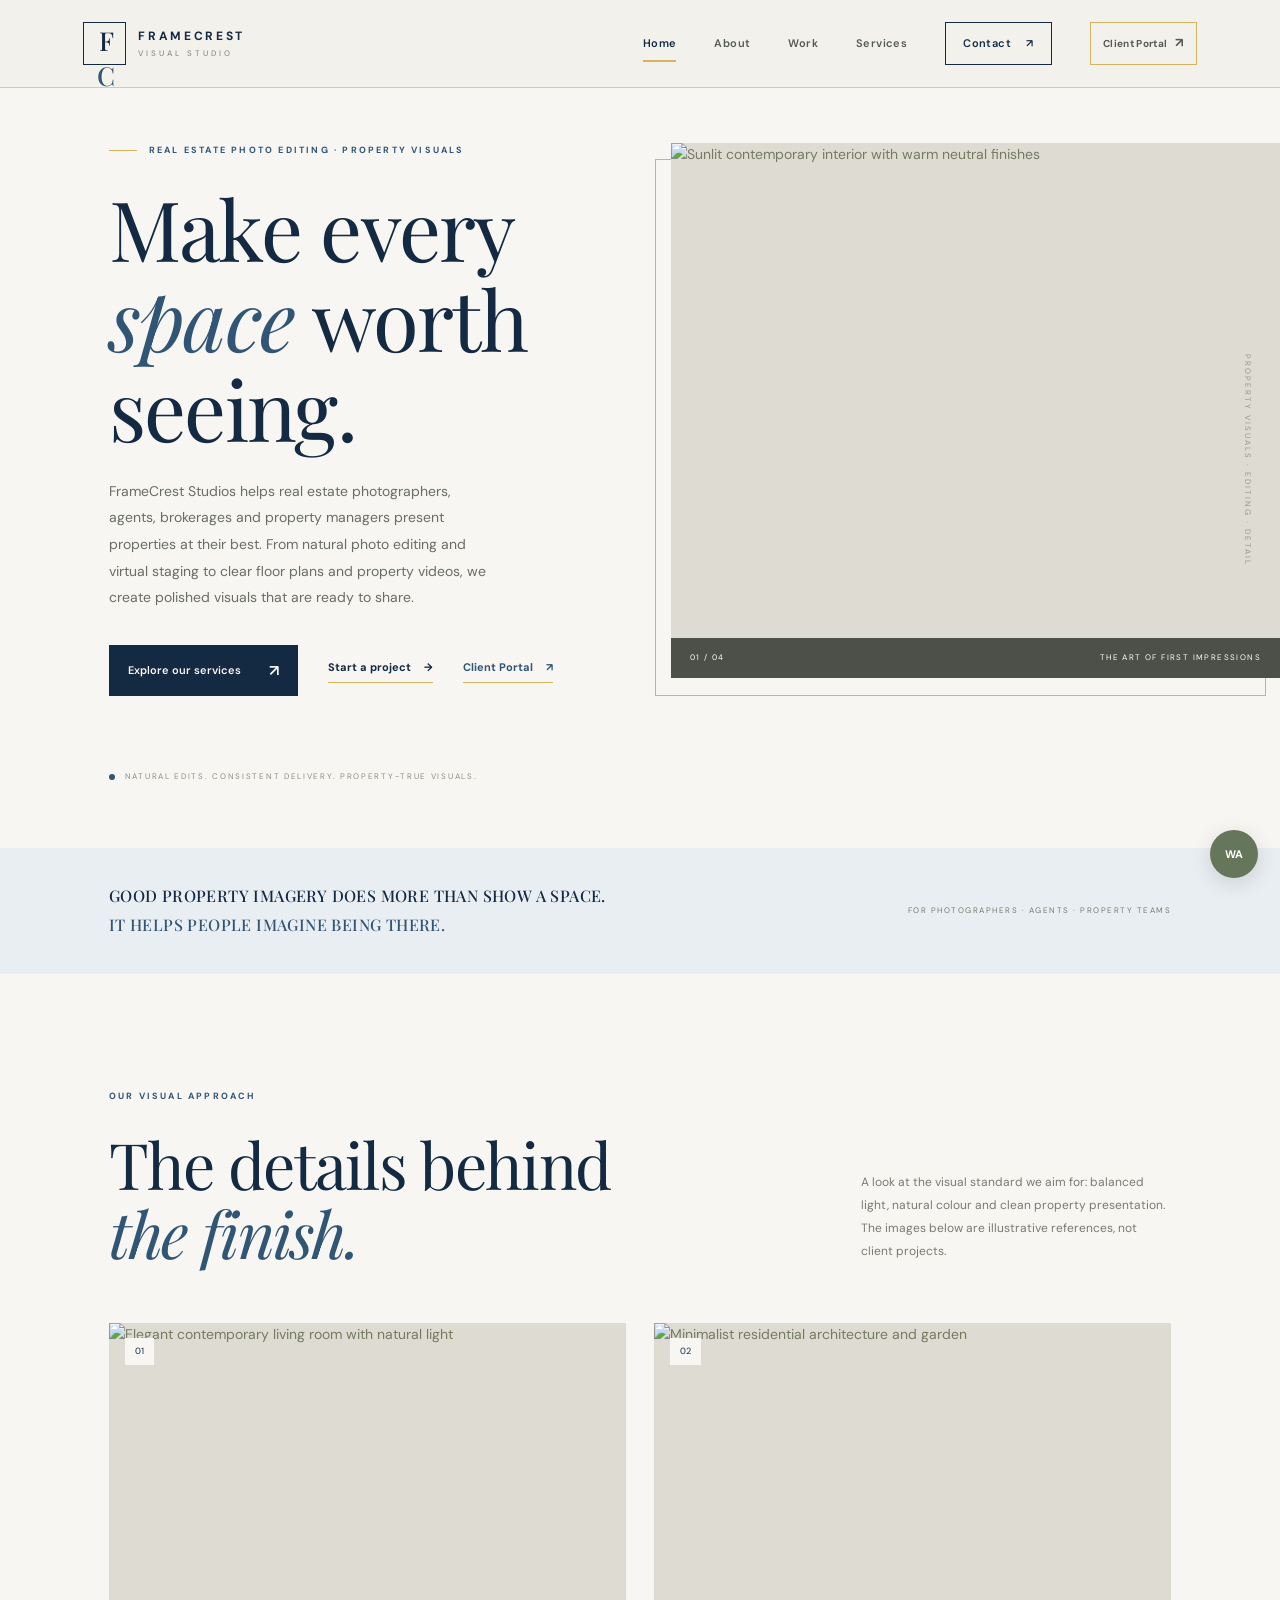
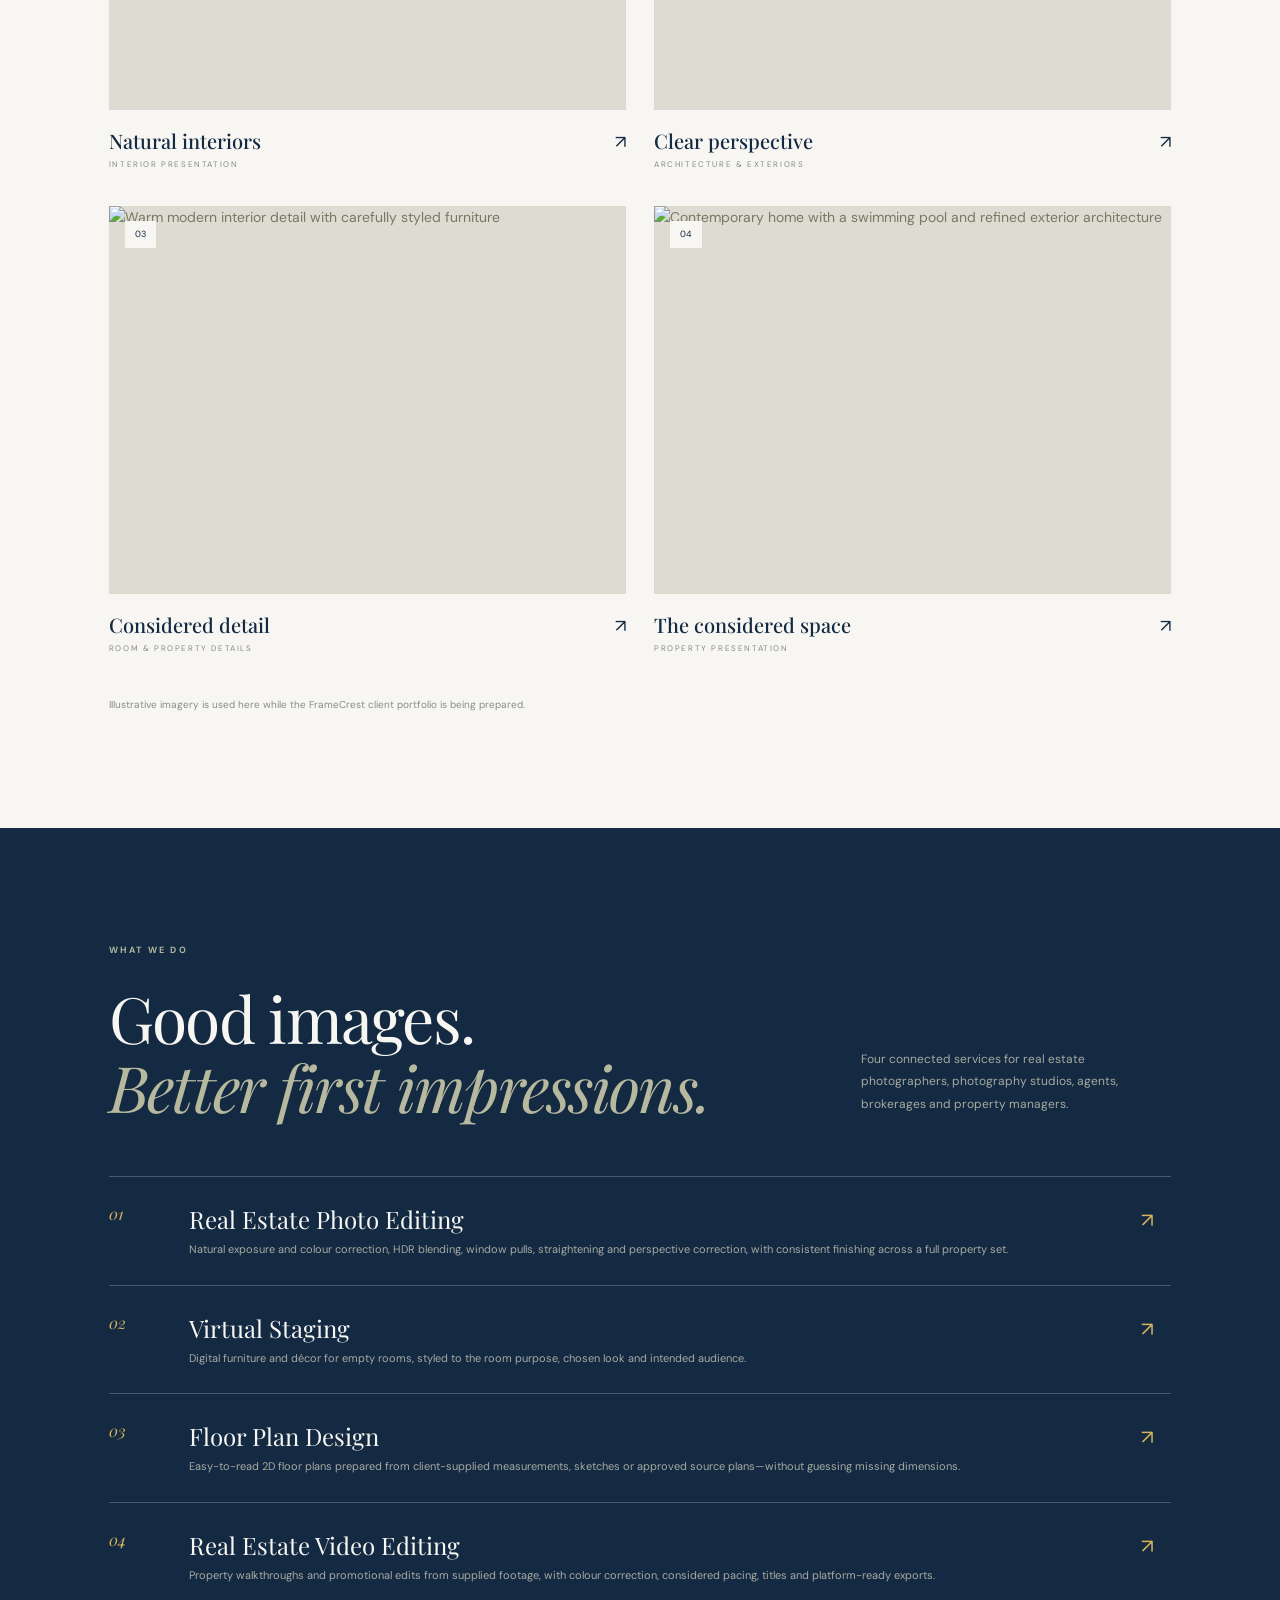
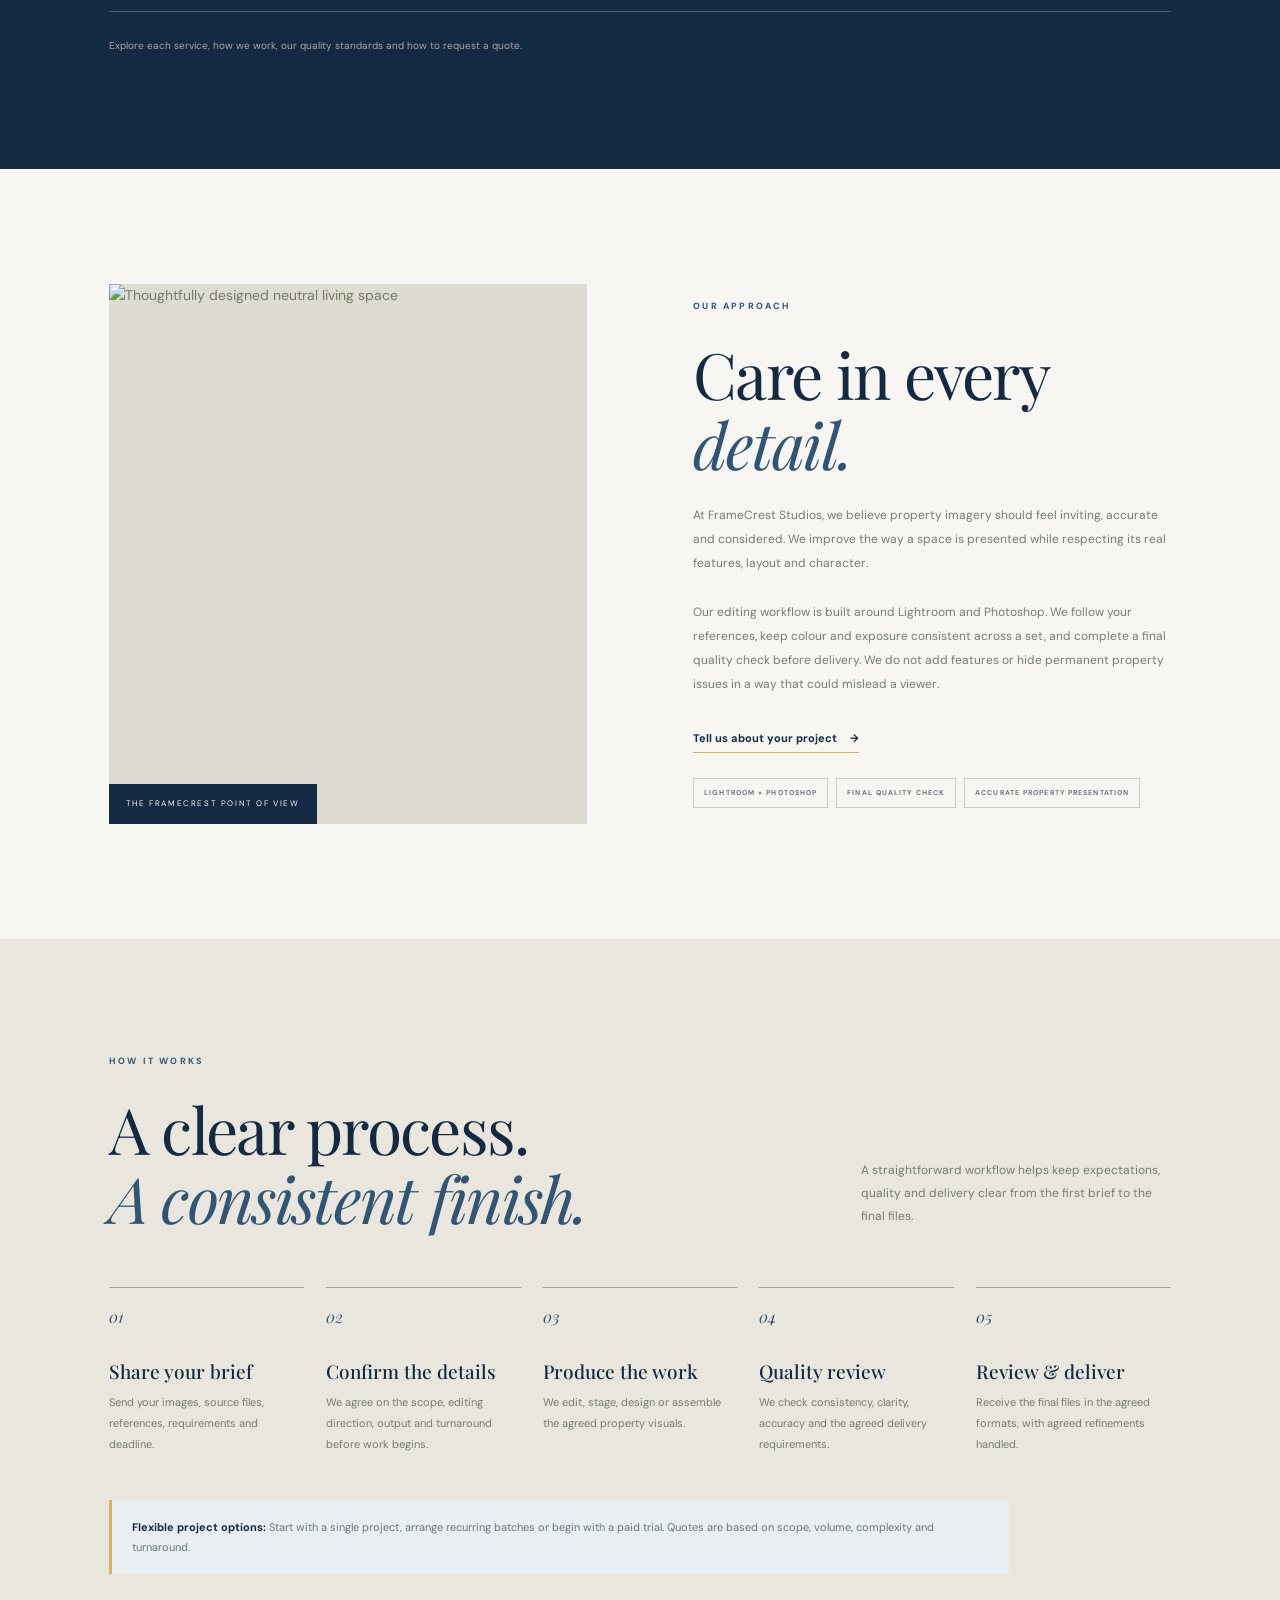
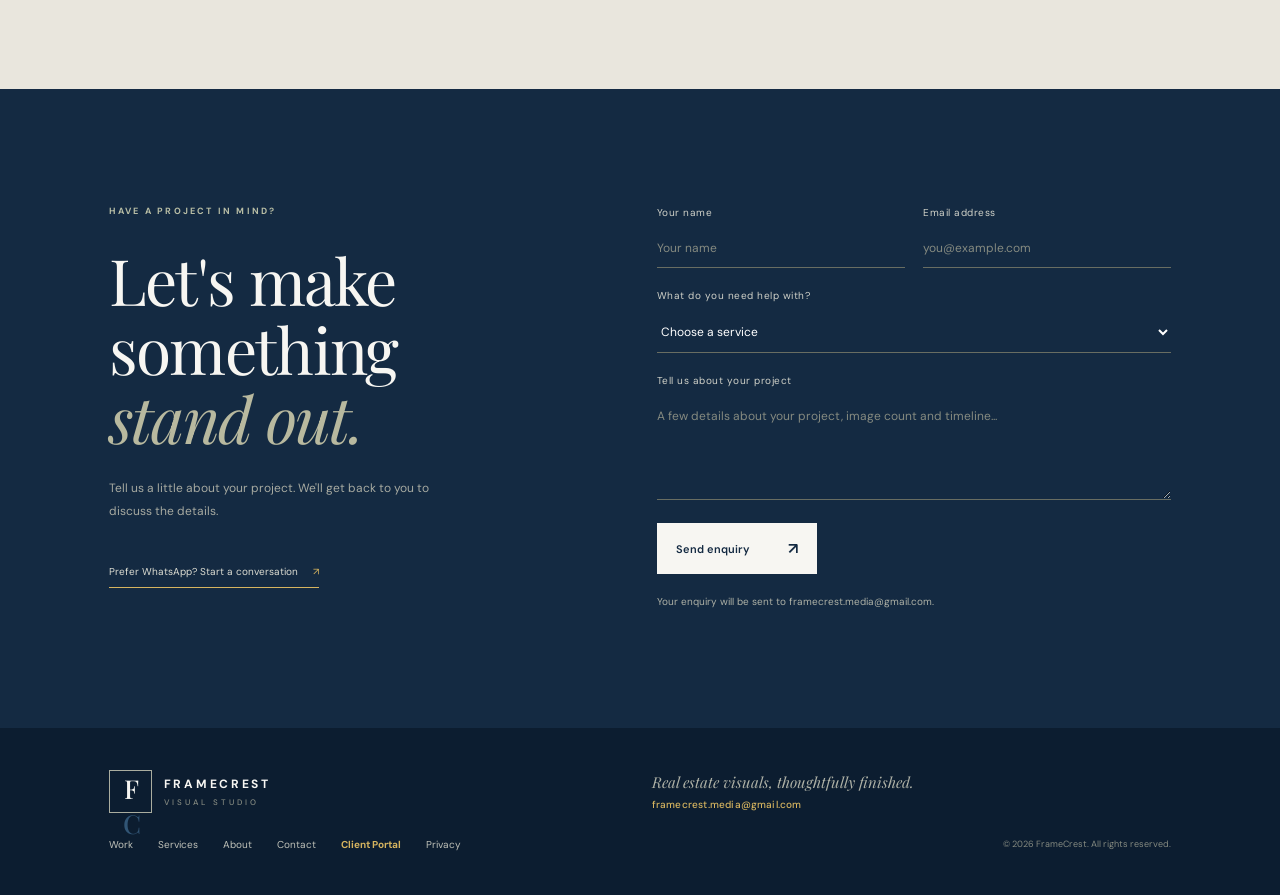
==== commit d110eddb: "Remove form redirect and escaped newline markup" ====
--- a/index.html
+++ b/index.html
@@ -152,7 +152,7 @@
         <p>Tell us a little about your project. We'll get back to you to discuss the details.</p>
         <a class="contact-whatsapp" data-whatsapp href="https://wa.me/254717719639?text=Hello%20FrameCrest%2C%20I%27d%20like%20to%20discuss%20a%20project." target="_blank" rel="noopener noreferrer">Prefer WhatsApp? Start a conversation <span>↗</span></a>
       </div>
-      <form class="contact-form" id="contact-form" action="https://formsubmit.co/framecrest.media@gmail.com" method="POST">\n        <input type="hidden" name="_next" value="https://framecrest.media/thank-you.html">
+      <form class="contact-form" id="contact-form" action="https://formsubmit.co/ajax/framecrest.media@gmail.com" method="POST">
         <input type="hidden" name="_subject" value="New FrameCrest Studios project enquiry">
         <input type="hidden" name="_captcha" value="true">
         <div class="form-trap" aria-hidden="true"><label>Leave this field empty<input type="text" name="_honey" tabindex="-1" autocomplete="off"></label></div>
